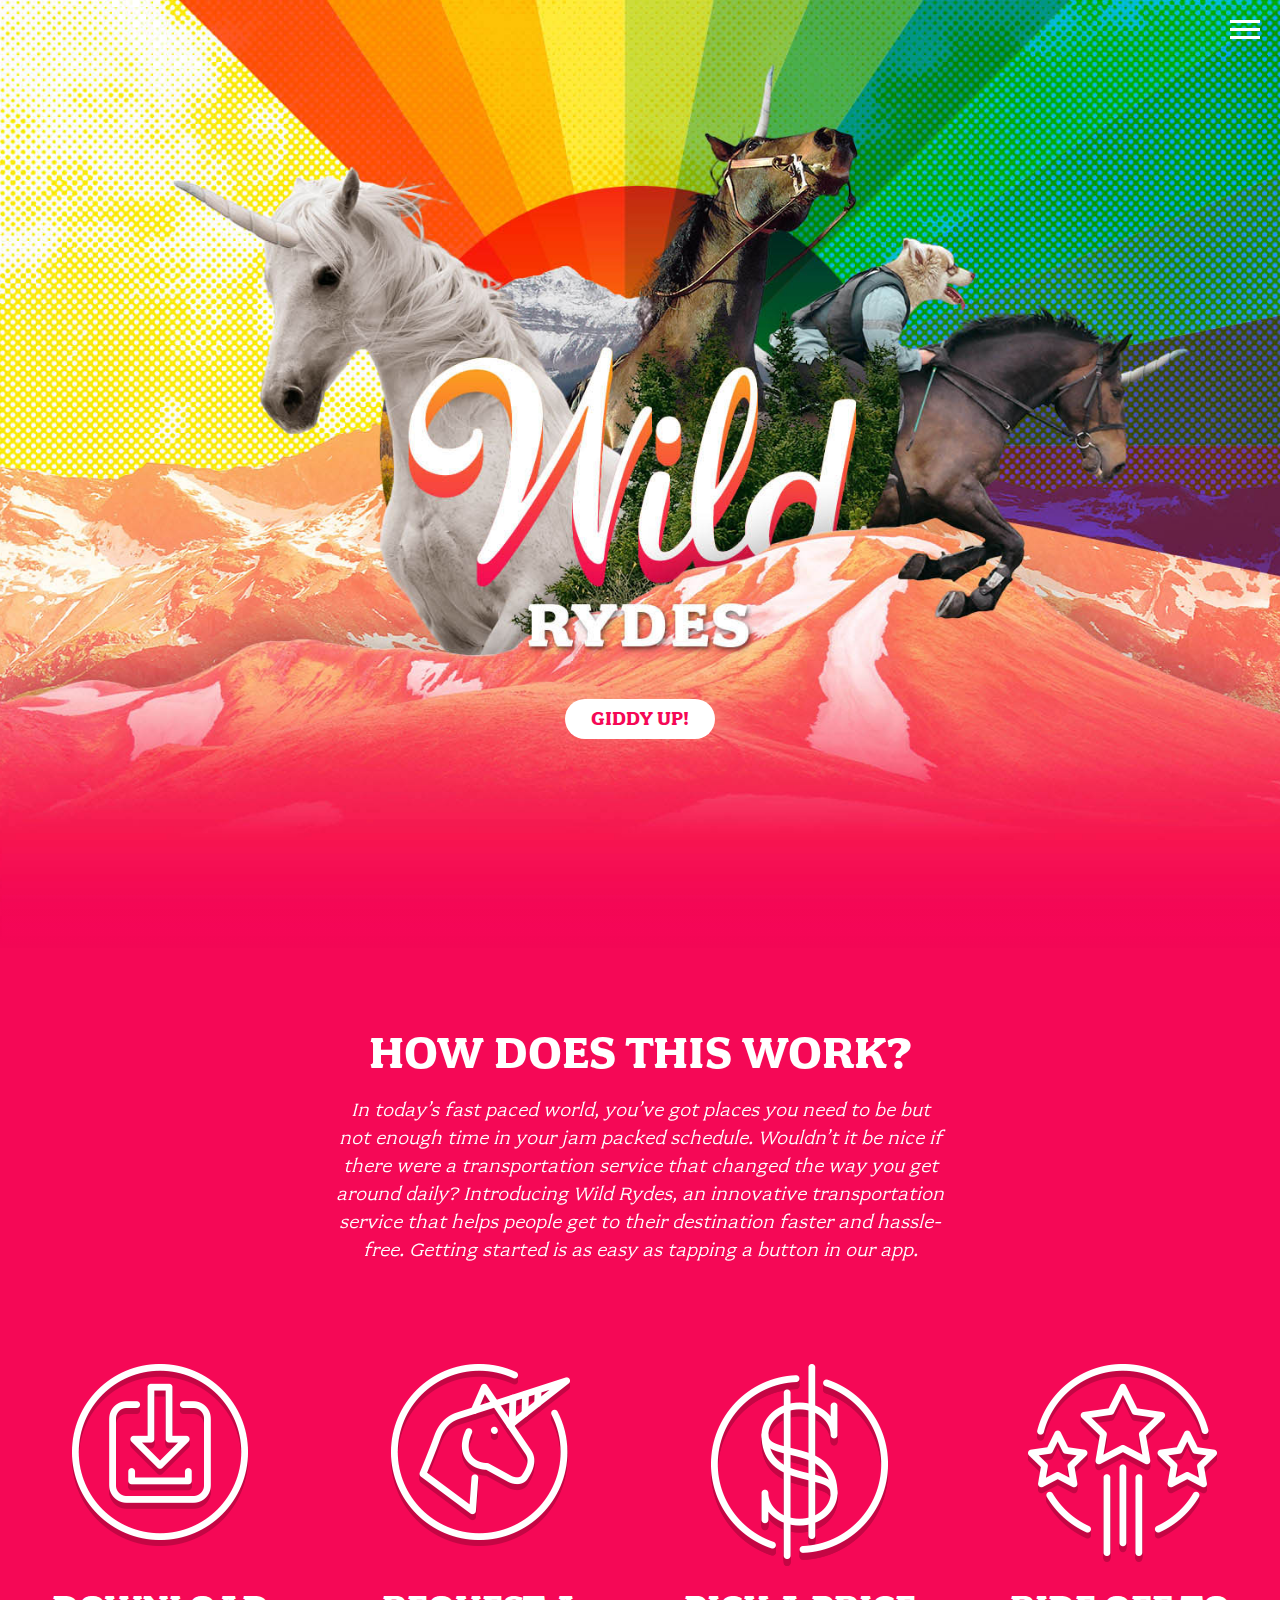
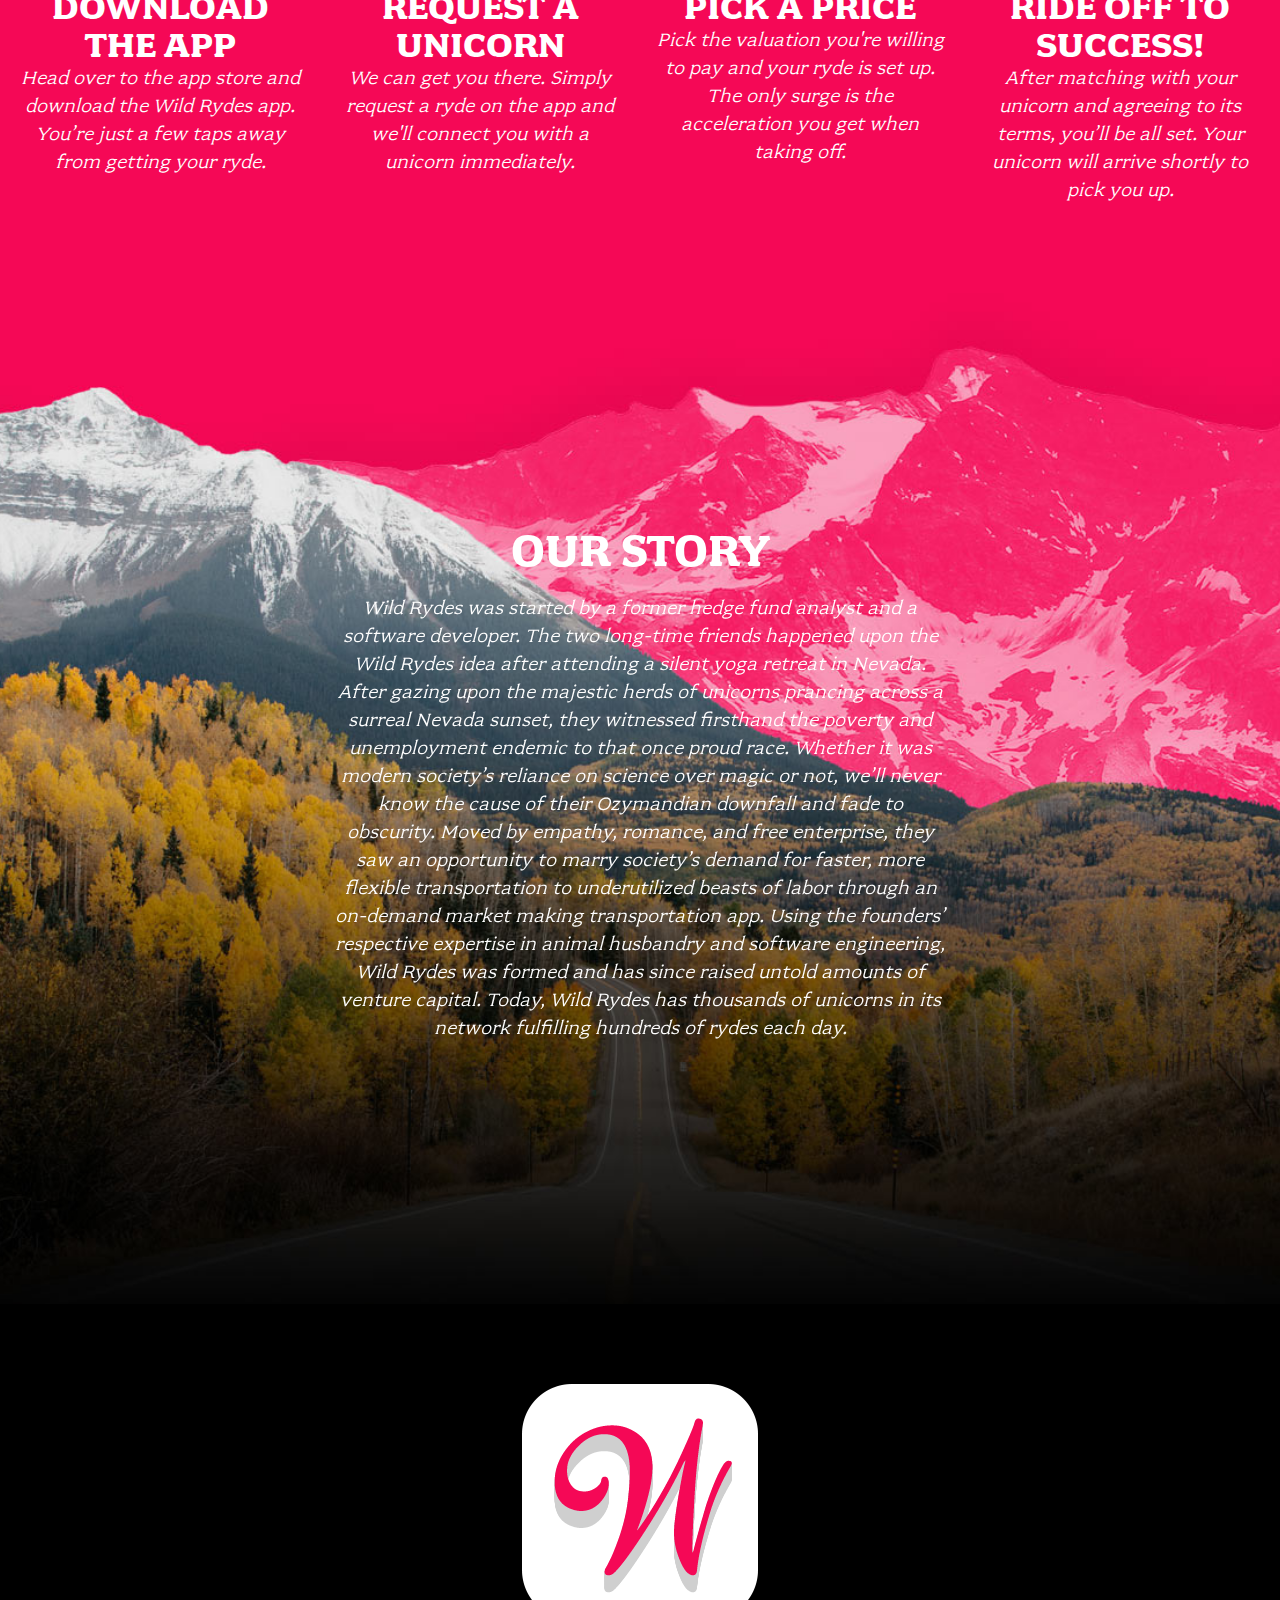
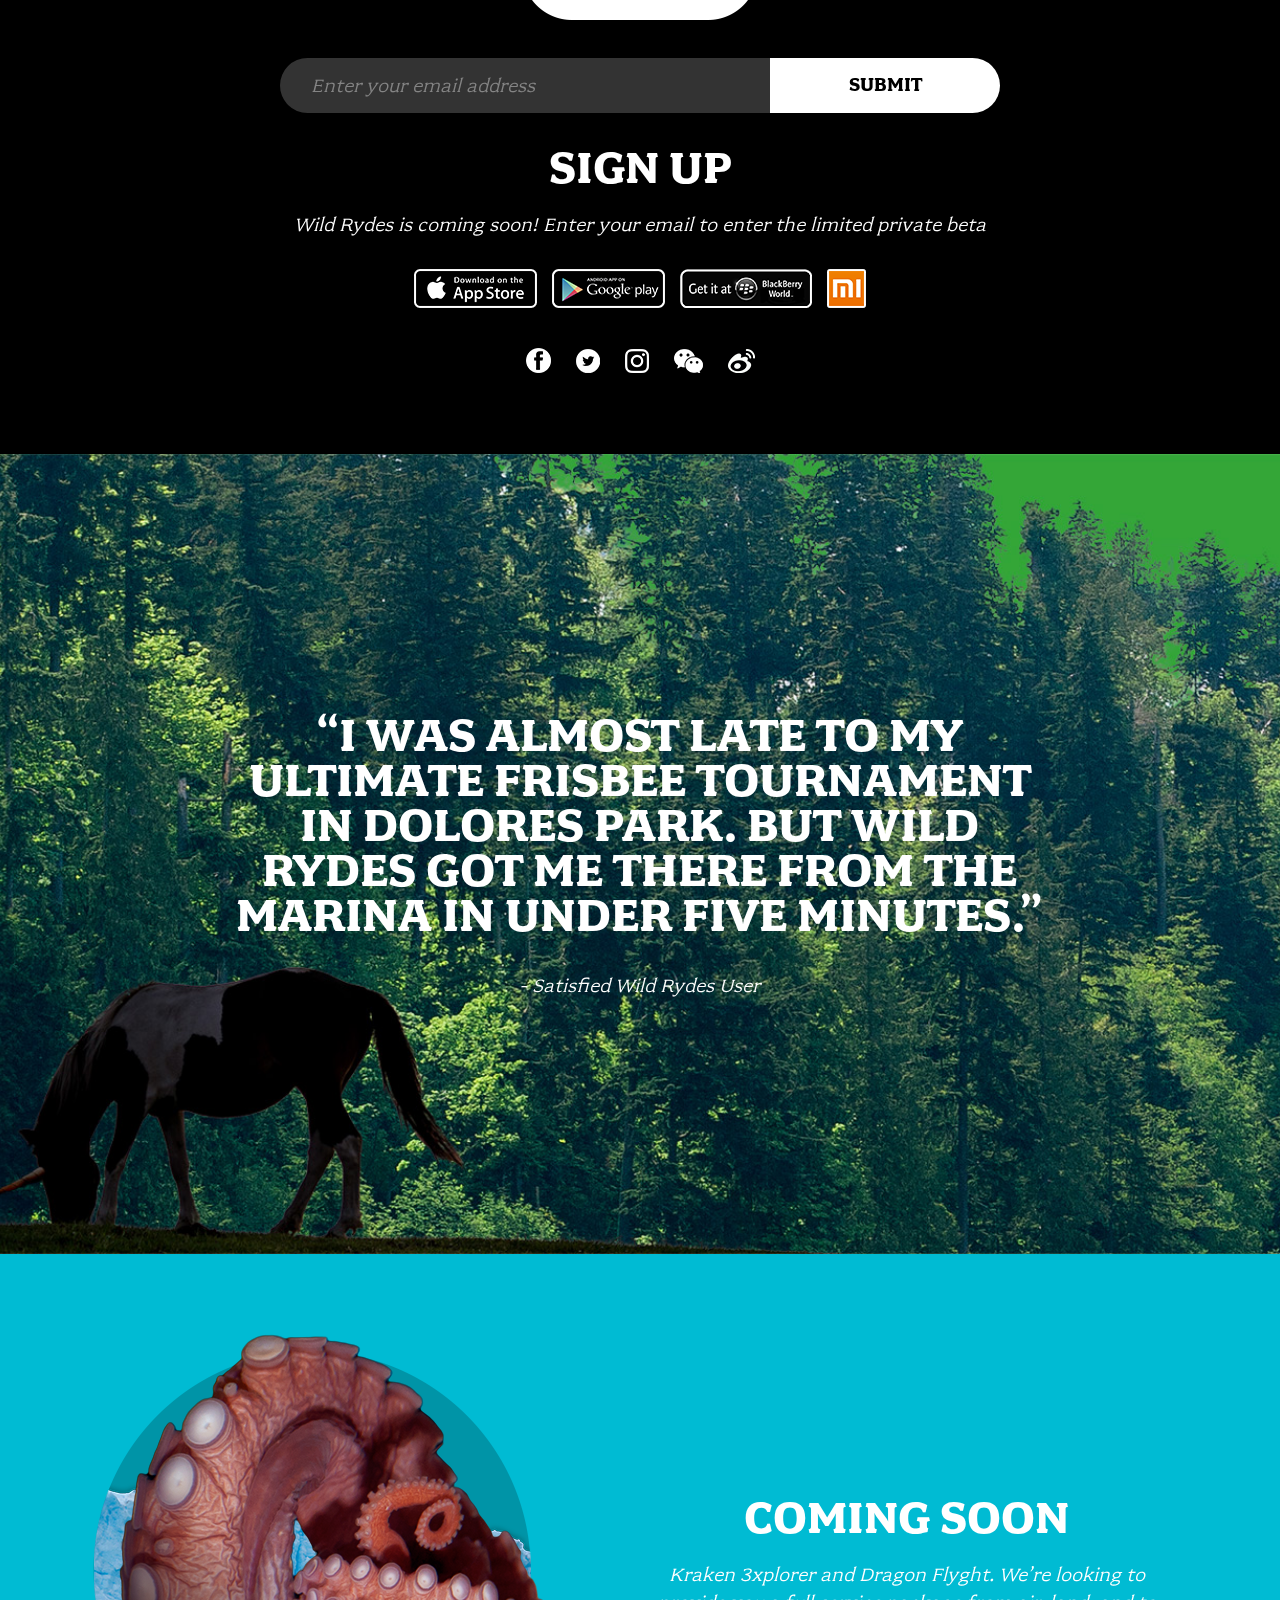
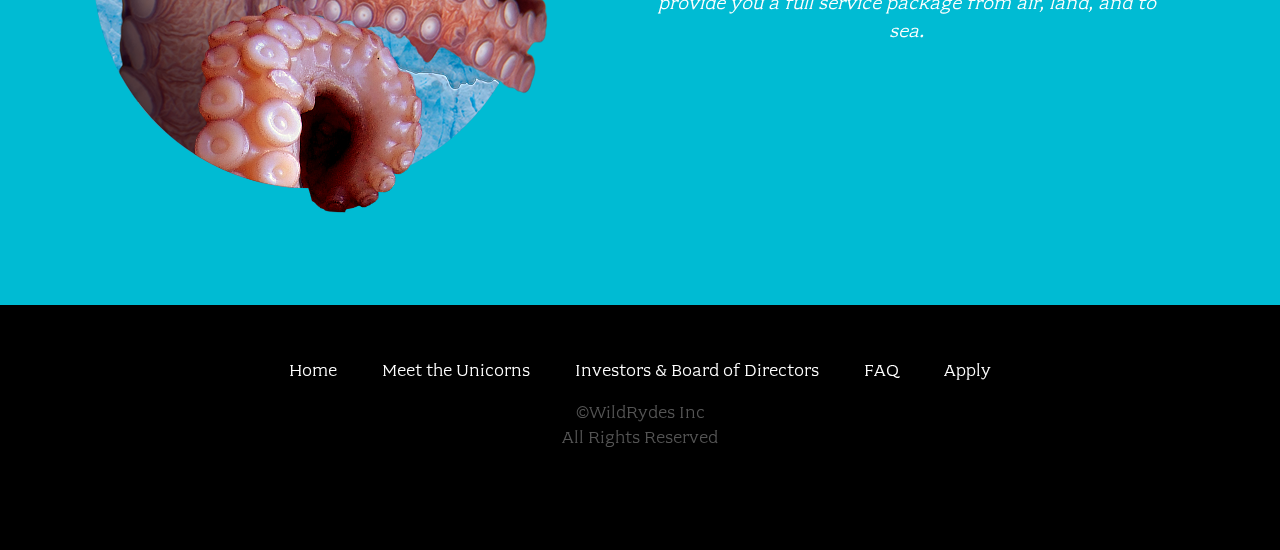
==== index.html @ 0000b45f "initial commit with template code" ====
<!doctype html>
<html class="no-js" lang="">
<head>
  <meta charset="utf-8">
  <meta name="description" content="">
  <meta name="viewport" content="width=device-width, initial-scale=1">
  <title>Wild Rydes</title>

  <link rel="stylesheet" href="css/font.css">
  <link rel="stylesheet" href="css/main.css">

  <script src="js/vendor/modernizr.js"></script>
</head>
<body class="page-home">

  <header class="site-header">
    <h1 class="title">Wild Rydes</h1>
    <nav class="site-nav">
      <ul>
        <li><a href="index.html">Home</a></li>
        <li><a href="unicorns.html">Meet the Unicorns</a></li>
        <li><a href="investors.html">Investors &amp; Board of Directors</a></li>
        <li><a href="faq.html">FAQ</a></li>
        <li><a href="apply.html">Apply</a></li>
      </ul>
    </nav>
    <button type="button" class="btn-menu"><span>Menu</span></button>
    <a class="home-button" href="/register.html">Giddy Up!</a>
  </header>

  <section class="home-about">
    <div class="row column large-9 xlarge-6 xxlarge-4">
      <h2 class="section-title">How Does This Work?</h2>
      <p class="content">
        In today’s fast paced world, you’ve got places you need to be but not enough time in your jam packed schedule. Wouldn’t it be nice if there were a transportation service that changed the way you get around daily? Introducing Wild Rydes, an innovative transportation service that helps people get to their destination faster and hassle-free. Getting started is as easy as tapping a button in our app.
      </p>
    </div>

    <div class="row medium-up-2 large-up-4">
      <div class="column">
        <div class="home-about-block">
          <h3 class="title icon-download">Download The App</h3>
          <p class="content">Head over to the app store and download the Wild Rydes app. You’re just a few taps away from getting your ryde.</p>
        </div>
      </div>

      <div class="column">
        <div class="home-about-block">
          <h3 class="title icon-unicorn">Request A Unicorn</h3>
          <p class="content">We can get you there. Simply request a ryde on the app and we'll connect you with a unicorn immediately.</p>
        </div>
      </div>

      <div class="column">
        <div class="home-about-block">
          <h3 class="title icon-price">Pick A Price</h3>
          <p class="content">Pick the valuation you're willing to pay and your ryde is set up. The only surge is the acceleration you get when taking off.</p>
        </div>
      </div>

      <div class="column">
        <div class="home-about-block">
          <h3 class="title icon-success">Ride Off To Success!</h3>
          <p class="content">After matching with your unicorn and agreeing to its terms, you’ll be all set. Your unicorn will arrive shortly to pick you up.</p>
        </div>
      </div>
    </div>
  </section>

  <section class="home-story">
    <div class="row column large-9 xlarge-6 xxlarge-4">
      <h2 class="section-title">Our Story</h2>
      <p class="content">
        Wild Rydes was started by a former hedge fund analyst and a software developer. The two long-time friends happened upon the Wild Rydes idea after attending a silent yoga retreat in Nevada. After gazing upon the majestic herds of unicorns prancing across a surreal Nevada sunset, they witnessed firsthand the poverty and unemployment endemic to that once proud race. Whether it was modern society’s reliance on science over magic or not, we’ll never know the cause of their Ozymandian downfall and fade to obscurity. Moved by empathy, romance, and free enterprise, they saw an opportunity to marry society’s demand for faster, more flexible transportation to underutilized beasts of labor through an on-demand market making transportation app. Using the founders’ respective expertise in animal husbandry and software engineering, Wild Rydes was formed and has since raised untold amounts of venture capital. Today, Wild Rydes has thousands of unicorns in its network fulfilling hundreds of rydes each day.
      </p>
    </div>
  </section>

  <section class="home-sign-up">
    <div class="row column">
      <img class="icon-w" src="images/wr-home-W.png">

      <form onsubmit="javascript:void(0);">
        <input type="email" placeholder="Enter your email address">
        <button type="button">Submit</button>
      </form>

      <h2 class="section-title">Sign Up</h2>

      <p class="content">Wild Rydes is coming soon! Enter your email to enter the limited private beta</p>

      <div class="apps">
        <a class="app-icon" href=""><img src="images/wr-home-apple.png"></a>
        <a class="app-icon" href=""><img src="images/wr-home-google.png"></a>
        <a class="app-icon" href=""><img src="images/wr-home-blackberry.png"></a>
        <a class="app-icon" href=""><img src="images/wr-home-Xiaomi.png"></a>
      </div>

      <div class="social">
        <a class="icon-fb" href="">Facebook</a>
        <a class="icon-tw" href="">Twitter</a>
        <a class="icon-ig" href="">Instagram</a>
        <a class="icon-wc" href="">Wechat</a>
        <a class="icon-wb" href="">Weibo</a>
      </div>
    </div>
  </section>

  <section class="home-quote">
    <div class="row column medium-8 xxlarge-6">
      <div class="quote-wrap">
        <div class="quote">
          “I was almost late to my ultimate frisbee tournament in DOLORES park. BUt Wild Rydes Got me there from the marina in under five minutes.”
        </div>
        <div class="quoter">- Satisfied Wild Rydes User</div>
      </div>
    </div>
  </section>

  <section class="kraken-callout">
    <div class="row">
      <div class="columns medium-6 xxlarge-4 xxlarge-offset-2">
        <img src="images/wr-home-kraken.png">
      </div>

      <div class="columns medium-6 xlarge-5 xxlarge-4">
        <h4 class="title">Coming Soon</h4>
        <p class="content">
          Kraken 3xplorer and Dragon Flyght. We’re looking to provide you a full service package from air, land, and to sea.
        </p>
      </div>
    </div>
  </section>

  <footer class="site-footer">
    <div class="row column">
      <nav class="footer-nav">
        <ul>
          <li><a href="index.html">Home</a></li>
          <li><a href="unicorns.html">Meet the Unicorns</a></li>
          <li><a href="investors.html">Investors & Board of Directors</a></li>
          <li><a href="faq.html">FAQ</a></li>
          <li><a href="apply.html">Apply</a></li>
        </ul>
      </nav>
    </div>

    <div class="row column">
      <div class="footer-legal">
        &copy;WildRydes Inc<br>
        All Rights Reserved
      </div>
    </div>
  </footer>

  <script src="js/vendor.js"></script>

  <script src="js/main.js"></script>
</body>
</html>
---- css/font.css ----
@font-face {
    font-family: "fairplex-wide";
    font-style: normal;
    font-weight: 400;
    src: url("../fonts/fairplex-wide-n4.woff") format("woff2");
}
@font-face {
    font-family: "fairplex-wide";
    font-style: normal;
    font-weight: 700;
    src: url("../fonts/fairplex-wide-n7.woff") format("woff2");
}
---- css/main.css ----
/*! normalize.css v4.2.0 | MIT License | github.com/necolas/normalize.css */html{font-family:sans-serif;line-height:1.15;-ms-text-size-adjust:100%;-webkit-text-size-adjust:100%}body{margin:0}article,aside,footer,header,nav,section{display:block}h1{font-size:2em;margin:.67em 0}figcaption,figure,main{display:block}figure{margin:1em 40px}hr{box-sizing:content-box;height:0;overflow:visible}pre{font-family:monospace,monospace;font-size:1em}a{background-color:transparent;-webkit-text-decoration-skip:objects}a:active,a:hover{outline-width:0}abbr[title]{border-bottom:none;text-decoration:underline;text-decoration:underline dotted}b,strong{font-weight:inherit;font-weight:bolder}code,kbd,samp{font-family:monospace,monospace;font-size:1em}dfn{font-style:italic}mark{background-color:#ff0;color:#000}small{font-size:80%}sub,sup{font-size:75%;line-height:0;position:relative;vertical-align:baseline}sub{bottom:-.25em}sup{top:-.5em}audio,video{display:inline-block}audio:not([controls]){display:none;height:0}img{border-style:none}svg:not(:root){overflow:hidden}button,input,optgroup,select,textarea{font:inherit;margin:0}optgroup{font-weight:700}button,input{overflow:visible}button,select{text-transform:none}[type=reset],[type=submit],button,html [type=button]{-webkit-appearance:button;cursor:pointer}[type=button]::-moz-focus-inner,[type=reset]::-moz-focus-inner,[type=submit]::-moz-focus-inner,button::-moz-focus-inner{border-style:none;padding:0}[type=button]:-moz-focusring,[type=reset]:-moz-focusring,[type=submit]:-moz-focusring,button:-moz-focusring{outline:1px dotted ButtonText}fieldset{border:1px solid silver;margin:0 2px;padding:.35em .625em .75em}legend{box-sizing:border-box;color:inherit;display:table;max-width:100%;padding:0;white-space:normal}progress{display:inline-block;vertical-align:baseline}textarea{overflow:auto}[type=checkbox],[type=radio]{box-sizing:border-box;padding:0}[type=number]::-webkit-inner-spin-button,[type=number]::-webkit-outer-spin-button{height:auto}[type=search]{-webkit-appearance:textfield;outline-offset:-2px}[type=search]::-webkit-search-cancel-button,[type=search]::-webkit-search-decoration{-webkit-appearance:none}::-webkit-file-upload-button{-webkit-appearance:button;font:inherit}details,menu{display:block}summary{display:list-item}canvas{display:inline-block}[hidden],template{display:none}.row{max-width:96.875rem;margin-left:auto;margin-right:auto}.row:after,.row:before{content:' ';display:table}.row:after{clear:both}.row.collapse>.column,.row.collapse>.columns{padding-left:0;padding-right:0}.row .row{max-width:none;margin-left:-.625rem;margin-right:-.625rem}@media screen and (min-width:40em){.row .row{margin-left:-.9375rem;margin-right:-.9375rem}}.row .row.collapse{margin-left:0;margin-right:0}.row.expanded{max-width:none}.row.expanded .row{margin-left:auto;margin-right:auto}.column,.columns{width:100%;float:left;padding-left:.625rem;padding-right:.625rem}@media screen and (min-width:40em){.column,.columns{padding-left:.9375rem;padding-right:.9375rem}}.column:last-child:not(:first-child),.columns:last-child:not(:first-child){float:right}.column.end:last-child:last-child,.end.columns:last-child:last-child{float:left}.column.row.row,.row.row.columns{float:none}.row .column.row.row,.row .row.row.columns{padding-left:0;padding-right:0;margin-left:0;margin-right:0}.small-1{width:8.3333333333%}.small-push-1{position:relative;left:8.3333333333%}.small-pull-1{position:relative;left:-8.3333333333%}.small-offset-0{margin-left:0}.small-2{width:16.6666666667%}.small-push-2{position:relative;left:16.6666666667%}.small-pull-2{position:relative;left:-16.6666666667%}.small-offset-1{margin-left:8.3333333333%}.small-3{width:25%}.small-push-3{position:relative;left:25%}.small-pull-3{position:relative;left:-25%}.small-offset-2{margin-left:16.6666666667%}.small-4{width:33.3333333333%}.small-push-4{position:relative;left:33.3333333333%}.small-pull-4{position:relative;left:-33.3333333333%}.small-offset-3{margin-left:25%}.small-5{width:41.6666666667%}.small-push-5{position:relative;left:41.6666666667%}.small-pull-5{position:relative;left:-41.6666666667%}.small-offset-4{margin-left:33.3333333333%}.small-6{width:50%}.small-push-6{position:relative;left:50%}.small-pull-6{position:relative;left:-50%}.small-offset-5{margin-left:41.6666666667%}.small-7{width:58.3333333333%}.small-push-7{position:relative;left:58.3333333333%}.small-pull-7{position:relative;left:-58.3333333333%}.small-offset-6{margin-left:50%}.small-8{width:66.6666666667%}.small-push-8{position:relative;left:66.6666666667%}.small-pull-8{position:relative;left:-66.6666666667%}.small-offset-7{margin-left:58.3333333333%}.small-9{width:75%}.small-push-9{position:relative;left:75%}.small-pull-9{position:relative;left:-75%}.small-offset-8{margin-left:66.6666666667%}.small-10{width:83.3333333333%}.small-push-10{position:relative;left:83.3333333333%}.small-pull-10{position:relative;left:-83.3333333333%}.small-offset-9{margin-left:75%}.small-11{width:91.6666666667%}.small-push-11{position:relative;left:91.6666666667%}.small-pull-11{position:relative;left:-91.6666666667%}.small-offset-10{margin-left:83.3333333333%}.small-12{width:100%}.small-offset-11{margin-left:91.6666666667%}.small-up-1>.column,.small-up-1>.columns{width:100%;float:left}.small-up-1>.column:nth-of-type(1n),.small-up-1>.columns:nth-of-type(1n){clear:none}.small-up-1>.column:nth-of-type(1n+1),.small-up-1>.columns:nth-of-type(1n+1){clear:both}.small-up-1>.column:last-child,.small-up-1>.columns:last-child{float:left}.small-up-2>.column,.small-up-2>.columns{width:50%;float:left}.small-up-2>.column:nth-of-type(1n),.small-up-2>.columns:nth-of-type(1n){clear:none}.small-up-2>.column:nth-of-type(2n+1),.small-up-2>.columns:nth-of-type(2n+1){clear:both}.small-up-2>.column:last-child,.small-up-2>.columns:last-child{float:left}.small-up-3>.column,.small-up-3>.columns{width:33.3333333333%;float:left}.small-up-3>.column:nth-of-type(1n),.small-up-3>.columns:nth-of-type(1n){clear:none}.small-up-3>.column:nth-of-type(3n+1),.small-up-3>.columns:nth-of-type(3n+1){clear:both}.small-up-3>.column:last-child,.small-up-3>.columns:last-child{float:left}.small-up-4>.column,.small-up-4>.columns{width:25%;float:left}.small-up-4>.column:nth-of-type(1n),.small-up-4>.columns:nth-of-type(1n){clear:none}.small-up-4>.column:nth-of-type(4n+1),.small-up-4>.columns:nth-of-type(4n+1){clear:both}.small-up-4>.column:last-child,.small-up-4>.columns:last-child{float:left}.small-up-5>.column,.small-up-5>.columns{width:20%;float:left}.small-up-5>.column:nth-of-type(1n),.small-up-5>.columns:nth-of-type(1n){clear:none}.small-up-5>.column:nth-of-type(5n+1),.small-up-5>.columns:nth-of-type(5n+1){clear:both}.small-up-5>.column:last-child,.small-up-5>.columns:last-child{float:left}.small-up-6>.column,.small-up-6>.columns{width:16.6666666667%;float:left}.small-up-6>.column:nth-of-type(1n),.small-up-6>.columns:nth-of-type(1n){clear:none}.small-up-6>.column:nth-of-type(6n+1),.small-up-6>.columns:nth-of-type(6n+1){clear:both}.small-up-6>.column:last-child,.small-up-6>.columns:last-child{float:left}.small-up-7>.column,.small-up-7>.columns{width:14.2857142857%;float:left}.small-up-7>.column:nth-of-type(1n),.small-up-7>.columns:nth-of-type(1n){clear:none}.small-up-7>.column:nth-of-type(7n+1),.small-up-7>.columns:nth-of-type(7n+1){clear:both}.small-up-7>.column:last-child,.small-up-7>.columns:last-child{float:left}.small-up-8>.column,.small-up-8>.columns{width:12.5%;float:left}.small-up-8>.column:nth-of-type(1n),.small-up-8>.columns:nth-of-type(1n){clear:none}.small-up-8>.column:nth-of-type(8n+1),.small-up-8>.columns:nth-of-type(8n+1){clear:both}.small-up-8>.column:last-child,.small-up-8>.columns:last-child{float:left}.small-collapse>.column,.small-collapse>.columns{padding-left:0;padding-right:0}.expanded.row .small-collapse.row,.small-collapse .row{margin-left:0;margin-right:0}.small-uncollapse>.column,.small-uncollapse>.columns{padding-left:.625rem;padding-right:.625rem}.small-centered{float:none;margin-left:auto;margin-right:auto}.small-pull-0,.small-push-0,.small-uncentered{position:static;margin-left:0;margin-right:0;float:left}@media screen and (min-width:40em){.medium-1{width:8.3333333333%}.medium-push-1{position:relative;left:8.3333333333%}.medium-pull-1{position:relative;left:-8.3333333333%}.medium-offset-0{margin-left:0}.medium-2{width:16.6666666667%}.medium-push-2{position:relative;left:16.6666666667%}.medium-pull-2{position:relative;left:-16.6666666667%}.medium-offset-1{margin-left:8.3333333333%}.medium-3{width:25%}.medium-push-3{position:relative;left:25%}.medium-pull-3{position:relative;left:-25%}.medium-offset-2{margin-left:16.6666666667%}.medium-4{width:33.3333333333%}.medium-push-4{position:relative;left:33.3333333333%}.medium-pull-4{position:relative;left:-33.3333333333%}.medium-offset-3{margin-left:25%}.medium-5{width:41.6666666667%}.medium-push-5{position:relative;left:41.6666666667%}.medium-pull-5{position:relative;left:-41.6666666667%}.medium-offset-4{margin-left:33.3333333333%}.medium-6{width:50%}.medium-push-6{position:relative;left:50%}.medium-pull-6{position:relative;left:-50%}.medium-offset-5{margin-left:41.6666666667%}.medium-7{width:58.3333333333%}.medium-push-7{position:relative;left:58.3333333333%}.medium-pull-7{position:relative;left:-58.3333333333%}.medium-offset-6{margin-left:50%}.medium-8{width:66.6666666667%}.medium-push-8{position:relative;left:66.6666666667%}.medium-pull-8{position:relative;left:-66.6666666667%}.medium-offset-7{margin-left:58.3333333333%}.medium-9{width:75%}.medium-push-9{position:relative;left:75%}.medium-pull-9{position:relative;left:-75%}.medium-offset-8{margin-left:66.6666666667%}.medium-10{width:83.3333333333%}.medium-push-10{position:relative;left:83.3333333333%}.medium-pull-10{position:relative;left:-83.3333333333%}.medium-offset-9{margin-left:75%}.medium-11{width:91.6666666667%}.medium-push-11{position:relative;left:91.6666666667%}.medium-pull-11{position:relative;left:-91.6666666667%}.medium-offset-10{margin-left:83.3333333333%}.medium-12{width:100%}.medium-offset-11{margin-left:91.6666666667%}.medium-up-1>.column,.medium-up-1>.columns{width:100%;float:left}.medium-up-1>.column:nth-of-type(1n),.medium-up-1>.columns:nth-of-type(1n){clear:none}.medium-up-1>.column:nth-of-type(1n+1),.medium-up-1>.columns:nth-of-type(1n+1){clear:both}.medium-up-1>.column:last-child,.medium-up-1>.columns:last-child{float:left}.medium-up-2>.column,.medium-up-2>.columns{width:50%;float:left}.medium-up-2>.column:nth-of-type(1n),.medium-up-2>.columns:nth-of-type(1n){clear:none}.medium-up-2>.column:nth-of-type(2n+1),.medium-up-2>.columns:nth-of-type(2n+1){clear:both}.medium-up-2>.column:last-child,.medium-up-2>.columns:last-child{float:left}.medium-up-3>.column,.medium-up-3>.columns{width:33.3333333333%;float:left}.medium-up-3>.column:nth-of-type(1n),.medium-up-3>.columns:nth-of-type(1n){clear:none}.medium-up-3>.column:nth-of-type(3n+1),.medium-up-3>.columns:nth-of-type(3n+1){clear:both}.medium-up-3>.column:last-child,.medium-up-3>.columns:last-child{float:left}.medium-up-4>.column,.medium-up-4>.columns{width:25%;float:left}.medium-up-4>.column:nth-of-type(1n),.medium-up-4>.columns:nth-of-type(1n){clear:none}.medium-up-4>.column:nth-of-type(4n+1),.medium-up-4>.columns:nth-of-type(4n+1){clear:both}.medium-up-4>.column:last-child,.medium-up-4>.columns:last-child{float:left}.medium-up-5>.column,.medium-up-5>.columns{width:20%;float:left}.medium-up-5>.column:nth-of-type(1n),.medium-up-5>.columns:nth-of-type(1n){clear:none}.medium-up-5>.column:nth-of-type(5n+1),.medium-up-5>.columns:nth-of-type(5n+1){clear:both}.medium-up-5>.column:last-child,.medium-up-5>.columns:last-child{float:left}.medium-up-6>.column,.medium-up-6>.columns{width:16.6666666667%;float:left}.medium-up-6>.column:nth-of-type(1n),.medium-up-6>.columns:nth-of-type(1n){clear:none}.medium-up-6>.column:nth-of-type(6n+1),.medium-up-6>.columns:nth-of-type(6n+1){clear:both}.medium-up-6>.column:last-child,.medium-up-6>.columns:last-child{float:left}.medium-up-7>.column,.medium-up-7>.columns{width:14.2857142857%;float:left}.medium-up-7>.column:nth-of-type(1n),.medium-up-7>.columns:nth-of-type(1n){clear:none}.medium-up-7>.column:nth-of-type(7n+1),.medium-up-7>.columns:nth-of-type(7n+1){clear:both}.medium-up-7>.column:last-child,.medium-up-7>.columns:last-child{float:left}.medium-up-8>.column,.medium-up-8>.columns{width:12.5%;float:left}.medium-up-8>.column:nth-of-type(1n),.medium-up-8>.columns:nth-of-type(1n){clear:none}.medium-up-8>.column:nth-of-type(8n+1),.medium-up-8>.columns:nth-of-type(8n+1){clear:both}.medium-up-8>.column:last-child,.medium-up-8>.columns:last-child{float:left}.medium-collapse>.column,.medium-collapse>.columns{padding-left:0;padding-right:0}.expanded.row .medium-collapse.row,.medium-collapse .row{margin-left:0;margin-right:0}.medium-uncollapse>.column,.medium-uncollapse>.columns{padding-left:.9375rem;padding-right:.9375rem}.medium-centered{float:none;margin-left:auto;margin-right:auto}.medium-pull-0,.medium-push-0,.medium-uncentered{position:static;margin-left:0;margin-right:0;float:left}}@media screen and (min-width:64em){.large-1{width:8.3333333333%}.large-push-1{position:relative;left:8.3333333333%}.large-pull-1{position:relative;left:-8.3333333333%}.large-offset-0{margin-left:0}.large-2{width:16.6666666667%}.large-push-2{position:relative;left:16.6666666667%}.large-pull-2{position:relative;left:-16.6666666667%}.large-offset-1{margin-left:8.3333333333%}.large-3{width:25%}.large-push-3{position:relative;left:25%}.large-pull-3{position:relative;left:-25%}.large-offset-2{margin-left:16.6666666667%}.large-4{width:33.3333333333%}.large-push-4{position:relative;left:33.3333333333%}.large-pull-4{position:relative;left:-33.3333333333%}.large-offset-3{margin-left:25%}.large-5{width:41.6666666667%}.large-push-5{position:relative;left:41.6666666667%}.large-pull-5{position:relative;left:-41.6666666667%}.large-offset-4{margin-left:33.3333333333%}.large-6{width:50%}.large-push-6{position:relative;left:50%}.large-pull-6{position:relative;left:-50%}.large-offset-5{margin-left:41.6666666667%}.large-7{width:58.3333333333%}.large-push-7{position:relative;left:58.3333333333%}.large-pull-7{position:relative;left:-58.3333333333%}.large-offset-6{margin-left:50%}.large-8{width:66.6666666667%}.large-push-8{position:relative;left:66.6666666667%}.large-pull-8{position:relative;left:-66.6666666667%}.large-offset-7{margin-left:58.3333333333%}.large-9{width:75%}.large-push-9{position:relative;left:75%}.large-pull-9{position:relative;left:-75%}.large-offset-8{margin-left:66.6666666667%}.large-10{width:83.3333333333%}.large-push-10{position:relative;left:83.3333333333%}.large-pull-10{position:relative;left:-83.3333333333%}.large-offset-9{margin-left:75%}.large-11{width:91.6666666667%}.large-push-11{position:relative;left:91.6666666667%}.large-pull-11{position:relative;left:-91.6666666667%}.large-offset-10{margin-left:83.3333333333%}.large-12{width:100%}.large-offset-11{margin-left:91.6666666667%}.large-up-1>.column,.large-up-1>.columns{width:100%;float:left}.large-up-1>.column:nth-of-type(1n),.large-up-1>.columns:nth-of-type(1n){clear:none}.large-up-1>.column:nth-of-type(1n+1),.large-up-1>.columns:nth-of-type(1n+1){clear:both}.large-up-1>.column:last-child,.large-up-1>.columns:last-child{float:left}.large-up-2>.column,.large-up-2>.columns{width:50%;float:left}.large-up-2>.column:nth-of-type(1n),.large-up-2>.columns:nth-of-type(1n){clear:none}.large-up-2>.column:nth-of-type(2n+1),.large-up-2>.columns:nth-of-type(2n+1){clear:both}.large-up-2>.column:last-child,.large-up-2>.columns:last-child{float:left}.large-up-3>.column,.large-up-3>.columns{width:33.3333333333%;float:left}.large-up-3>.column:nth-of-type(1n),.large-up-3>.columns:nth-of-type(1n){clear:none}.large-up-3>.column:nth-of-type(3n+1),.large-up-3>.columns:nth-of-type(3n+1){clear:both}.large-up-3>.column:last-child,.large-up-3>.columns:last-child{float:left}.large-up-4>.column,.large-up-4>.columns{width:25%;float:left}.large-up-4>.column:nth-of-type(1n),.large-up-4>.columns:nth-of-type(1n){clear:none}.large-up-4>.column:nth-of-type(4n+1),.large-up-4>.columns:nth-of-type(4n+1){clear:both}.large-up-4>.column:last-child,.large-up-4>.columns:last-child{float:left}.large-up-5>.column,.large-up-5>.columns{width:20%;float:left}.large-up-5>.column:nth-of-type(1n),.large-up-5>.columns:nth-of-type(1n){clear:none}.large-up-5>.column:nth-of-type(5n+1),.large-up-5>.columns:nth-of-type(5n+1){clear:both}.large-up-5>.column:last-child,.large-up-5>.columns:last-child{float:left}.large-up-6>.column,.large-up-6>.columns{width:16.6666666667%;float:left}.large-up-6>.column:nth-of-type(1n),.large-up-6>.columns:nth-of-type(1n){clear:none}.large-up-6>.column:nth-of-type(6n+1),.large-up-6>.columns:nth-of-type(6n+1){clear:both}.large-up-6>.column:last-child,.large-up-6>.columns:last-child{float:left}.large-up-7>.column,.large-up-7>.columns{width:14.2857142857%;float:left}.large-up-7>.column:nth-of-type(1n),.large-up-7>.columns:nth-of-type(1n){clear:none}.large-up-7>.column:nth-of-type(7n+1),.large-up-7>.columns:nth-of-type(7n+1){clear:both}.large-up-7>.column:last-child,.large-up-7>.columns:last-child{float:left}.large-up-8>.column,.large-up-8>.columns{width:12.5%;float:left}.large-up-8>.column:nth-of-type(1n),.large-up-8>.columns:nth-of-type(1n){clear:none}.large-up-8>.column:nth-of-type(8n+1),.large-up-8>.columns:nth-of-type(8n+1){clear:both}.large-up-8>.column:last-child,.large-up-8>.columns:last-child{float:left}.large-collapse>.column,.large-collapse>.columns{padding-left:0;padding-right:0}.expanded.row .large-collapse.row,.large-collapse .row{margin-left:0;margin-right:0}.large-uncollapse>.column,.large-uncollapse>.columns{padding-left:.9375rem;padding-right:.9375rem}.large-centered{float:none;margin-left:auto;margin-right:auto}.large-pull-0,.large-push-0,.large-uncentered{position:static;margin-left:0;margin-right:0;float:left}}@media screen and (min-width:75em){.xlarge-1{width:8.3333333333%}.xlarge-push-1{position:relative;left:8.3333333333%}.xlarge-pull-1{position:relative;left:-8.3333333333%}.xlarge-offset-0{margin-left:0}.xlarge-2{width:16.6666666667%}.xlarge-push-2{position:relative;left:16.6666666667%}.xlarge-pull-2{position:relative;left:-16.6666666667%}.xlarge-offset-1{margin-left:8.3333333333%}.xlarge-3{width:25%}.xlarge-push-3{position:relative;left:25%}.xlarge-pull-3{position:relative;left:-25%}.xlarge-offset-2{margin-left:16.6666666667%}.xlarge-4{width:33.3333333333%}.xlarge-push-4{position:relative;left:33.3333333333%}.xlarge-pull-4{position:relative;left:-33.3333333333%}.xlarge-offset-3{margin-left:25%}.xlarge-5{width:41.6666666667%}.xlarge-push-5{position:relative;left:41.6666666667%}.xlarge-pull-5{position:relative;left:-41.6666666667%}.xlarge-offset-4{margin-left:33.3333333333%}.xlarge-6{width:50%}.xlarge-push-6{position:relative;left:50%}.xlarge-pull-6{position:relative;left:-50%}.xlarge-offset-5{margin-left:41.6666666667%}.xlarge-7{width:58.3333333333%}.xlarge-push-7{position:relative;left:58.3333333333%}.xlarge-pull-7{position:relative;left:-58.3333333333%}.xlarge-offset-6{margin-left:50%}.xlarge-8{width:66.6666666667%}.xlarge-push-8{position:relative;left:66.6666666667%}.xlarge-pull-8{position:relative;left:-66.6666666667%}.xlarge-offset-7{margin-left:58.3333333333%}.xlarge-9{width:75%}.xlarge-push-9{position:relative;left:75%}.xlarge-pull-9{position:relative;left:-75%}.xlarge-offset-8{margin-left:66.6666666667%}.xlarge-10{width:83.3333333333%}.xlarge-push-10{position:relative;left:83.3333333333%}.xlarge-pull-10{position:relative;left:-83.3333333333%}.xlarge-offset-9{margin-left:75%}.xlarge-11{width:91.6666666667%}.xlarge-push-11{position:relative;left:91.6666666667%}.xlarge-pull-11{position:relative;left:-91.6666666667%}.xlarge-offset-10{margin-left:83.3333333333%}.xlarge-12{width:100%}.xlarge-offset-11{margin-left:91.6666666667%}.xlarge-up-1>.column,.xlarge-up-1>.columns{width:100%;float:left}.xlarge-up-1>.column:nth-of-type(1n),.xlarge-up-1>.columns:nth-of-type(1n){clear:none}.xlarge-up-1>.column:nth-of-type(1n+1),.xlarge-up-1>.columns:nth-of-type(1n+1){clear:both}.xlarge-up-1>.column:last-child,.xlarge-up-1>.columns:last-child{float:left}.xlarge-up-2>.column,.xlarge-up-2>.columns{width:50%;float:left}.xlarge-up-2>.column:nth-of-type(1n),.xlarge-up-2>.columns:nth-of-type(1n){clear:none}.xlarge-up-2>.column:nth-of-type(2n+1),.xlarge-up-2>.columns:nth-of-type(2n+1){clear:both}.xlarge-up-2>.column:last-child,.xlarge-up-2>.columns:last-child{float:left}.xlarge-up-3>.column,.xlarge-up-3>.columns{width:33.3333333333%;float:left}.xlarge-up-3>.column:nth-of-type(1n),.xlarge-up-3>.columns:nth-of-type(1n){clear:none}.xlarge-up-3>.column:nth-of-type(3n+1),.xlarge-up-3>.columns:nth-of-type(3n+1){clear:both}.xlarge-up-3>.column:last-child,.xlarge-up-3>.columns:last-child{float:left}.xlarge-up-4>.column,.xlarge-up-4>.columns{width:25%;float:left}.xlarge-up-4>.column:nth-of-type(1n),.xlarge-up-4>.columns:nth-of-type(1n){clear:none}.xlarge-up-4>.column:nth-of-type(4n+1),.xlarge-up-4>.columns:nth-of-type(4n+1){clear:both}.xlarge-up-4>.column:last-child,.xlarge-up-4>.columns:last-child{float:left}.xlarge-up-5>.column,.xlarge-up-5>.columns{width:20%;float:left}.xlarge-up-5>.column:nth-of-type(1n),.xlarge-up-5>.columns:nth-of-type(1n){clear:none}.xlarge-up-5>.column:nth-of-type(5n+1),.xlarge-up-5>.columns:nth-of-type(5n+1){clear:both}.xlarge-up-5>.column:last-child,.xlarge-up-5>.columns:last-child{float:left}.xlarge-up-6>.column,.xlarge-up-6>.columns{width:16.6666666667%;float:left}.xlarge-up-6>.column:nth-of-type(1n),.xlarge-up-6>.columns:nth-of-type(1n){clear:none}.xlarge-up-6>.column:nth-of-type(6n+1),.xlarge-up-6>.columns:nth-of-type(6n+1){clear:both}.xlarge-up-6>.column:last-child,.xlarge-up-6>.columns:last-child{float:left}.xlarge-up-7>.column,.xlarge-up-7>.columns{width:14.2857142857%;float:left}.xlarge-up-7>.column:nth-of-type(1n),.xlarge-up-7>.columns:nth-of-type(1n){clear:none}.xlarge-up-7>.column:nth-of-type(7n+1),.xlarge-up-7>.columns:nth-of-type(7n+1){clear:both}.xlarge-up-7>.column:last-child,.xlarge-up-7>.columns:last-child{float:left}.xlarge-up-8>.column,.xlarge-up-8>.columns{width:12.5%;float:left}.xlarge-up-8>.column:nth-of-type(1n),.xlarge-up-8>.columns:nth-of-type(1n){clear:none}.xlarge-up-8>.column:nth-of-type(8n+1),.xlarge-up-8>.columns:nth-of-type(8n+1){clear:both}.xlarge-up-8>.column:last-child,.xlarge-up-8>.columns:last-child{float:left}.xlarge-collapse>.column,.xlarge-collapse>.columns{padding-left:0;padding-right:0}.expanded.row .xlarge-collapse.row,.xlarge-collapse .row{margin-left:0;margin-right:0}.xlarge-uncollapse>.column,.xlarge-uncollapse>.columns{padding-left:.9375rem;padding-right:.9375rem}.xlarge-centered{float:none;margin-left:auto;margin-right:auto}.xlarge-pull-0,.xlarge-push-0,.xlarge-uncentered{position:static;margin-left:0;margin-right:0;float:left}}@media screen and (min-width:90em){.xxlarge-1{width:8.3333333333%}.xxlarge-push-1{position:relative;left:8.3333333333%}.xxlarge-pull-1{position:relative;left:-8.3333333333%}.xxlarge-offset-0{margin-left:0}.xxlarge-2{width:16.6666666667%}.xxlarge-push-2{position:relative;left:16.6666666667%}.xxlarge-pull-2{position:relative;left:-16.6666666667%}.xxlarge-offset-1{margin-left:8.3333333333%}.xxlarge-3{width:25%}.xxlarge-push-3{position:relative;left:25%}.xxlarge-pull-3{position:relative;left:-25%}.xxlarge-offset-2{margin-left:16.6666666667%}.xxlarge-4{width:33.3333333333%}.xxlarge-push-4{position:relative;left:33.3333333333%}.xxlarge-pull-4{position:relative;left:-33.3333333333%}.xxlarge-offset-3{margin-left:25%}.xxlarge-5{width:41.6666666667%}.xxlarge-push-5{position:relative;left:41.6666666667%}.xxlarge-pull-5{position:relative;left:-41.6666666667%}.xxlarge-offset-4{margin-left:33.3333333333%}.xxlarge-6{width:50%}.xxlarge-push-6{position:relative;left:50%}.xxlarge-pull-6{position:relative;left:-50%}.xxlarge-offset-5{margin-left:41.6666666667%}.xxlarge-7{width:58.3333333333%}.xxlarge-push-7{position:relative;left:58.3333333333%}.xxlarge-pull-7{position:relative;left:-58.3333333333%}.xxlarge-offset-6{margin-left:50%}.xxlarge-8{width:66.6666666667%}.xxlarge-push-8{position:relative;left:66.6666666667%}.xxlarge-pull-8{position:relative;left:-66.6666666667%}.xxlarge-offset-7{margin-left:58.3333333333%}.xxlarge-9{width:75%}.xxlarge-push-9{position:relative;left:75%}.xxlarge-pull-9{position:relative;left:-75%}.xxlarge-offset-8{margin-left:66.6666666667%}.xxlarge-10{width:83.3333333333%}.xxlarge-push-10{position:relative;left:83.3333333333%}.xxlarge-pull-10{position:relative;left:-83.3333333333%}.xxlarge-offset-9{margin-left:75%}.xxlarge-11{width:91.6666666667%}.xxlarge-push-11{position:relative;left:91.6666666667%}.xxlarge-pull-11{position:relative;left:-91.6666666667%}.xxlarge-offset-10{margin-left:83.3333333333%}.xxlarge-12{width:100%}.xxlarge-offset-11{margin-left:91.6666666667%}.xxlarge-up-1>.column,.xxlarge-up-1>.columns{width:100%;float:left}.xxlarge-up-1>.column:nth-of-type(1n),.xxlarge-up-1>.columns:nth-of-type(1n){clear:none}.xxlarge-up-1>.column:nth-of-type(1n+1),.xxlarge-up-1>.columns:nth-of-type(1n+1){clear:both}.xxlarge-up-1>.column:last-child,.xxlarge-up-1>.columns:last-child{float:left}.xxlarge-up-2>.column,.xxlarge-up-2>.columns{width:50%;float:left}.xxlarge-up-2>.column:nth-of-type(1n),.xxlarge-up-2>.columns:nth-of-type(1n){clear:none}.xxlarge-up-2>.column:nth-of-type(2n+1),.xxlarge-up-2>.columns:nth-of-type(2n+1){clear:both}.xxlarge-up-2>.column:last-child,.xxlarge-up-2>.columns:last-child{float:left}.xxlarge-up-3>.column,.xxlarge-up-3>.columns{width:33.3333333333%;float:left}.xxlarge-up-3>.column:nth-of-type(1n),.xxlarge-up-3>.columns:nth-of-type(1n){clear:none}.xxlarge-up-3>.column:nth-of-type(3n+1),.xxlarge-up-3>.columns:nth-of-type(3n+1){clear:both}.xxlarge-up-3>.column:last-child,.xxlarge-up-3>.columns:last-child{float:left}.xxlarge-up-4>.column,.xxlarge-up-4>.columns{width:25%;float:left}.xxlarge-up-4>.column:nth-of-type(1n),.xxlarge-up-4>.columns:nth-of-type(1n){clear:none}.xxlarge-up-4>.column:nth-of-type(4n+1),.xxlarge-up-4>.columns:nth-of-type(4n+1){clear:both}.xxlarge-up-4>.column:last-child,.xxlarge-up-4>.columns:last-child{float:left}.xxlarge-up-5>.column,.xxlarge-up-5>.columns{width:20%;float:left}.xxlarge-up-5>.column:nth-of-type(1n),.xxlarge-up-5>.columns:nth-of-type(1n){clear:none}.xxlarge-up-5>.column:nth-of-type(5n+1),.xxlarge-up-5>.columns:nth-of-type(5n+1){clear:both}.xxlarge-up-5>.column:last-child,.xxlarge-up-5>.columns:last-child{float:left}.xxlarge-up-6>.column,.xxlarge-up-6>.columns{width:16.6666666667%;float:left}.xxlarge-up-6>.column:nth-of-type(1n),.xxlarge-up-6>.columns:nth-of-type(1n){clear:none}.xxlarge-up-6>.column:nth-of-type(6n+1),.xxlarge-up-6>.columns:nth-of-type(6n+1){clear:both}.xxlarge-up-6>.column:last-child,.xxlarge-up-6>.columns:last-child{float:left}.xxlarge-up-7>.column,.xxlarge-up-7>.columns{width:14.2857142857%;float:left}.xxlarge-up-7>.column:nth-of-type(1n),.xxlarge-up-7>.columns:nth-of-type(1n){clear:none}.xxlarge-up-7>.column:nth-of-type(7n+1),.xxlarge-up-7>.columns:nth-of-type(7n+1){clear:both}.xxlarge-up-7>.column:last-child,.xxlarge-up-7>.columns:last-child{float:left}.xxlarge-up-8>.column,.xxlarge-up-8>.columns{width:12.5%;float:left}.xxlarge-up-8>.column:nth-of-type(1n),.xxlarge-up-8>.columns:nth-of-type(1n){clear:none}.xxlarge-up-8>.column:nth-of-type(8n+1),.xxlarge-up-8>.columns:nth-of-type(8n+1){clear:both}.xxlarge-up-8>.column:last-child,.xxlarge-up-8>.columns:last-child{float:left}.xxlarge-collapse>.column,.xxlarge-collapse>.columns{padding-left:0;padding-right:0}.expanded.row .xxlarge-collapse.row,.xxlarge-collapse .row{margin-left:0;margin-right:0}.xxlarge-uncollapse>.column,.xxlarge-uncollapse>.columns{padding-left:.9375rem;padding-right:.9375rem}.xxlarge-centered{float:none;margin-left:auto;margin-right:auto}.xxlarge-pull-0,.xxlarge-push-0,.xxlarge-uncentered{position:static;margin-left:0;margin-right:0;float:left}}.footer-nav ul,.site-nav ul{margin:0;padding:0;list-style:none}*,:after,:before{box-sizing:border-box}html{line-height:1.4}html.menu-opened{overflow:hidden}body{font-family:fairplex-wide,serif;font-size:125%;-webkit-font-smoothing:antialiased;-moz-osx-font-smoothing:grayscale}h1,h2,h3,h4,h5{line-height:1;margin:0 0 .9375rem;text-transform:uppercase;font-size:1.5rem}@media screen and (min-width:40em){h1,h2,h3,h4,h5{font-size:2.25rem}}@media screen and (min-width:64em){h1,h2,h3,h4,h5{font-size:3rem}}::-webkit-input-placeholder{color:hsla(0,0%,100%,.4);font-style:italic}::-moz-placeholder{color:hsla(0,0%,100%,.4);font-style:italic}:-ms-input-placeholder{color:hsla(0,0%,100%,.4);font-style:italic}a{color:#f50856;text-decoration:none}img{max-width:100%}.content{font-style:italic}.site-nav{background:url(../images/star-pattern.png) 50% hsla(0,0%,100%,.2);-webkit-box-align:center;-ms-flex-align:center;align-items:center;display:-webkit-box;display:-ms-flexbox;display:flex;-webkit-box-pack:center;-ms-flex-pack:center;justify-content:center;text-align:center;position:fixed;top:0;left:0;opacity:0;height:100vh;width:100%;z-index:-1;-webkit-transition:all .2s ease-in-out;transition:all .2s ease-in-out}.menu-opened .site-nav{opacity:1;z-index:100}.site-nav li{margin:.9375rem 0}.site-nav a{color:#000;font-weight:700}.site-nav a:hover{color:#f50856}@media screen and (min-width:40em){.site-nav a{font-size:2.5rem}}@media screen and (min-width:64em){.site-nav a{font-size:3.125rem}}.btn-menu{background:none;width:30px;height:19px;-webkit-appearance:none;-moz-appearance:none;appearance:none;border:none;cursor:pointer;outline:none;position:absolute;padding:0;right:1.25rem;top:1.25rem;z-index:200;text-indent:-999em}.btn-menu span,.btn-menu span:after,.btn-menu span:before{cursor:pointer;width:30px;height:3px}.btn-menu span{display:block;position:relative;background:#fff;-webkit-transition:all 0ms .3s;transition:all 0ms .3s}.btn-menu span:before{bottom:8px;-webkit-transition:bottom .3s cubic-bezier(.23,1,.32,1) .3s,-webkit-transform .3s cubic-bezier(.23,1,.32,1);transition:bottom .3s cubic-bezier(.23,1,.32,1) .3s,-webkit-transform .3s cubic-bezier(.23,1,.32,1);transition:bottom .3s cubic-bezier(.23,1,.32,1) .3s,transform .3s cubic-bezier(.23,1,.32,1);transition:bottom .3s cubic-bezier(.23,1,.32,1) .3s,transform .3s cubic-bezier(.23,1,.32,1),-webkit-transform .3s cubic-bezier(.23,1,.32,1)}.btn-menu span:after,.btn-menu span:before{content:"";position:absolute;left:0;background:#fff}.btn-menu span:after{top:8px;-webkit-transition:top .3s cubic-bezier(.23,1,.32,1) .3s,-webkit-transform .3s cubic-bezier(.23,1,.32,1);transition:top .3s cubic-bezier(.23,1,.32,1) .3s,-webkit-transform .3s cubic-bezier(.23,1,.32,1);transition:top .3s cubic-bezier(.23,1,.32,1) .3s,transform .3s cubic-bezier(.23,1,.32,1);transition:top .3s cubic-bezier(.23,1,.32,1) .3s,transform .3s cubic-bezier(.23,1,.32,1),-webkit-transform .3s cubic-bezier(.23,1,.32,1)}.menu-opened .btn-menu span{background:hsla(0,0%,100%,0)}.menu-opened .btn-menu span:after{background:#000;top:0;-webkit-transform:rotate(45deg);transform:rotate(45deg);-webkit-transition:top .3s cubic-bezier(.23,1,.32,1),-webkit-transform .3s cubic-bezier(.23,1,.32,1) .3s;transition:top .3s cubic-bezier(.23,1,.32,1),-webkit-transform .3s cubic-bezier(.23,1,.32,1) .3s;transition:top .3s cubic-bezier(.23,1,.32,1),transform .3s cubic-bezier(.23,1,.32,1) .3s;transition:top .3s cubic-bezier(.23,1,.32,1),transform .3s cubic-bezier(.23,1,.32,1) .3s,-webkit-transform .3s cubic-bezier(.23,1,.32,1) .3s}.menu-opened .btn-menu span:before{background:#000;bottom:0;-webkit-transform:rotate(-45deg);transform:rotate(-45deg);-webkit-transition:bottom .3s cubic-bezier(.23,1,.32,1),-webkit-transform .3s cubic-bezier(.23,1,.32,1) .3s;transition:bottom .3s cubic-bezier(.23,1,.32,1),-webkit-transform .3s cubic-bezier(.23,1,.32,1) .3s;transition:bottom .3s cubic-bezier(.23,1,.32,1),transform .3s cubic-bezier(.23,1,.32,1) .3s;transition:bottom .3s cubic-bezier(.23,1,.32,1),transform .3s cubic-bezier(.23,1,.32,1) .3s,-webkit-transform .3s cubic-bezier(.23,1,.32,1) .3s}.site-logo{display:block;background:url(../images/wr-logo-white.png) no-repeat;height:3.5rem;width:15.1875rem;text-indent:-999em;margin:0 auto 2.5rem}.site-logo.dark{background:url(../images/wr-logo-black.png) no-repeat}@media screen and (min-width:64em){.site-logo{margin-bottom:6.25rem}}.site-footer{background:#000;padding:2.5rem 0;text-align:center}@media screen and (min-width:40em){.site-footer{padding:3.125rem 0 6.25rem}}.footer-nav{margin-bottom:.9375rem}.footer-nav ul{line-height:1.5}@media screen and (min-width:40em){.footer-nav li{display:inline-block;margin:0 .625rem}}@media screen and (min-width:64em){.footer-nav li{margin:0 1.25rem}}.footer-nav a{color:#fff;font-size:1.125rem}.footer-nav a:hover{color:#f50856}.footer-legal{color:#555;font-size:1.125rem}.page-home .site-header{position:relative}.page-home .site-header .title{background:url(../images/wr-home-top.jpg) no-repeat top;background-size:cover;padding-bottom:70.2753441802%;margin:0;text-indent:-999em;position:relative}@media screen and (min-width:75em){.page-home .site-header .title:after{background:-webkit-linear-gradient(top,transparent,rgba(243,8,85,.85) 99%,rgba(245,8,86,.85));background:linear-gradient(180deg,transparent 0,rgba(243,8,85,.85) 99%,rgba(245,8,86,.85));content:'';height:3.75rem;width:100%;position:absolute;left:0;bottom:0}}.page-home .home-button{-webkit-appearance:none;-moz-appearance:none;appearance:none;background:#fff;border:1px solid transparent;border-radius:1.25rem;color:#f50856;font-size:1.25rem;text-transform:uppercase;padding:.3125rem 1.5625rem;position:absolute;left:50%;bottom:5%;-webkit-transform:translateX(-50%);transform:translateX(-50%);font-weight:700}@media screen and (min-width:40em){.page-home .home-button{bottom:22%}}.home-about{background:#f50856;color:#fff;padding:5rem 0;text-align:center}.home-about-block{margin:2.5rem 0}@media screen and (min-width:64em){.home-about-block{margin:5rem 0 0}}@media screen and (min-width:90em){.home-about-block{max-width:15rem;margin-left:auto;margin-right:auto}}.home-about-block .title{margin:0}.home-about-block .title:before{content:'';display:block;margin:0 auto 1.25rem;height:12.75rem}@media screen and (min-width:64em){.home-about-block .title{font-size:2.375rem}}.home-about-block .content{margin:0}.home-about-block .icon-download:before{background:url(../images/wr-home-block-1.png) no-repeat;width:11rem}.home-about-block .icon-unicorn:before{background:url(../images/wr-home-block-2.png) no-repeat;width:14.75rem}.home-about-block .icon-price:before{background:url(../images/wr-home-block-3.png) no-repeat;width:13.75rem}.home-about-block .icon-success:before{background:url(../images/wr-home-block-4.png) no-repeat;width:14.75rem}.home-story{background:url(../images/wr-home-about.jpg) no-repeat bottom;background-size:cover;color:#fff;text-align:center;padding:5rem 0}@media screen and (min-width:64em){.home-story{height:54.6875rem;display:-webkit-box;display:-ms-flexbox;display:flex;-webkit-box-align:center;-ms-flex-align:center;align-items:center}}@media screen and (min-width:75em){.home-story{height:63.75rem}}.home-sign-up{background:#000;color:#fff;text-align:center;padding:5rem 0}.home-sign-up .icon-w{max-width:50%}@media screen and (min-width:64em){.home-sign-up .icon-w{max-width:100%}}.home-sign-up form{max-width:45rem;margin:1.875rem auto;overflow:hidden}.home-sign-up form input{background:#333;border:1px solid transparent;color:#fff;padding:.3125rem;outline:none;width:100%}@media screen and (min-width:40em){.home-sign-up form input{border-top-left-radius:40px;border-bottom-left-radius:40px;float:left;height:3.4375rem;padding:.3125rem 1.875rem;width:calc(100% - 230px)}}.home-sign-up form button{background:#fff;border:1px solid transparent;color:#000;font-weight:700;text-transform:uppercase;outline:none;width:100%}@media screen and (min-width:40em){.home-sign-up form button{border-top-right-radius:40px;border-bottom-right-radius:40px;float:left;height:3.4375rem;width:14.375rem}}.home-sign-up .apps{margin:1.875rem 0}@media screen and (min-width:40em){.home-sign-up .apps a{margin:0 .3125rem}}.home-sign-up .social a{display:inline-block;text-indent:-999em;height:1.5rem;width:1.5rem;margin:0 .625rem;vertical-align:middle}.home-sign-up .social .icon-fb{background:url(../images/wr-home-facebook.png) no-repeat;height:1.5625rem;width:1.5625rem}.home-sign-up .social .icon-tw{background:url(../images/wr-home-twitter.png) no-repeat}.home-sign-up .social .icon-ig{background:url(../images/wr-home-instagram.png) no-repeat}.home-sign-up .social .icon-wc{background:url(../images/wr-home-wechat.png) no-repeat;width:1.8125rem}.home-sign-up .social .icon-wb{background:url(../images/wr-home-weibo.png) no-repeat;width:1.6875rem}.home-quote{background:url(../images/wr-home-quote.jpg) no-repeat bottom;background-size:cover;color:#fff;text-align:center;padding:5rem 0;line-height:.9}@media screen and (min-width:40em){.home-quote{display:-webkit-box;display:-ms-flexbox;display:flex;-webkit-box-align:center;-ms-flex-align:center;align-items:center}}@media screen and (min-width:64em){.home-quote{height:37.5rem}}@media screen and (min-width:75em){.home-quote{height:50rem}}.home-quote .quote{text-transform:uppercase;font-weight:900;margin-bottom:2.5rem}@media screen and (min-width:40em){.home-quote .quote{font-size:1.875rem}}@media screen and (min-width:64em){.home-quote .quote{font-size:3.125rem}}.home-quote .quoter{font-style:italic}.kraken-callout{background:#00bbd3;color:#fff;text-align:center;padding:5rem 0}@media screen and (min-width:40em){.kraken-callout .row{display:-webkit-box;display:-ms-flexbox;display:flex;-webkit-box-align:center;-ms-flex-align:center;align-items:center}}.kraken-callout img{max-width:80%;margin-bottom:1.25rem}@media screen and (min-width:40em){.kraken-callout img{max-width:100%;margin:0}}.page-unicorns .site-header{background:url(../images/wr-unicorn-header.png) no-repeat top;background-size:cover;text-align:center;padding:1.875rem 0}@media screen and (min-width:64em){.page-unicorns .site-header{min-height:31.25rem}}@media screen and (min-width:90em){.page-unicorns .site-header{min-height:40.625rem}}.unicorns-list{margin-top:2.5rem;text-align:center}@media screen and (min-width:64em){.unicorns-list{margin-bottom:3.75rem}}.unicorns-list img{margin-bottom:1.25rem}.unicorns-list .title{margin:0}.unicorns-list .subtitle{font-style:italic}.unicorns-list .subtitle:after{content:'-';display:block}.unicorns-list .content{margin-top:0}.unicorns-list .unicorn{overflow:hidden;margin-bottom:1.875rem}@media screen and (min-width:40em){.unicorns-list .unicorn{display:-webkit-box;display:-ms-flexbox;display:flex;-webkit-box-align:center;-ms-flex-align:center;align-items:center}}.unicorns-list .jimmy .subtitle,.unicorns-list .jimmy .title{color:#f50856}.unicorns-list .henry .subtitle,.unicorns-list .henry .title{color:#00bbd3}.unicorns-list .veronica .subtitle,.unicorns-list .veronica .title{color:#ffc400}.page-investors .top-section{background:url(../images/wr-investors-header.png) no-repeat bottom;background-size:cover;text-align:center;padding:1.875rem 0}@media screen and (min-width:64em){.page-investors .top-section{padding-bottom:3.75rem}}.investors-list{color:#fff;text-align:center}@media screen and (min-width:64em){.investors-list{margin-top:3.75rem}}.investors-list .investor{margin:0 auto 2.5rem;max-width:25rem}@media screen and (min-width:64em){.investors-list .investor{max-width:100%}}.investors-list .title{-webkit-hyphens:auto;-ms-hyphens:auto;hyphens:auto;margin:0}.investors-list .title:before{content:'';display:block;margin:0 auto 1.25rem;height:10.875rem}@media screen and (min-width:40em){.investors-list .title{font-size:1.875rem}}.investors-list .title.pcp:before{background:url(../images/wr-investors-pcp.png) no-repeat 50%;width:8.8125rem}.investors-list .title.awesome:before{background:url(../images/wr-investors-awesome.png) no-repeat 50%;width:7.75rem}.investors-list .title.barn:before{background:url(../images/wr-investors-thebarn.png) no-repeat 50%;width:7.4375rem}.investors-list .subtitle{font-style:italic}.board-directors{background:#000;color:#fff;text-align:center}@media screen and (min-width:64em){.board-directors{padding:1.875rem 0}}.board-directors .block{display:-webkit-box;display:-ms-flexbox;display:flex;-webkit-box-align:center;-ms-flex-align:center;align-items:center;-webkit-box-pack:center;-ms-flex-pack:center;justify-content:center;-webkit-box-orient:vertical;-webkit-box-direction:normal;-ms-flex-direction:column;flex-direction:column;padding:1.25rem;min-height:15.625rem;margin-bottom:.9375rem;background-position:50%;background-repeat:no-repeat;background-size:cover}@media screen and (min-width:64em){.board-directors .block{margin-bottom:1.875rem;min-height:24.375rem}}.board-directors .block:not(.intro){color:#000}.board-directors .block:not(.intro) .title{margin:0 0 .625rem}@media screen and (min-width:40em){.board-directors .block:not(.intro) .title{font-size:1.875rem}}.board-directors .block.one{background-image:url(../images/wr-investors-1.png)}.board-directors .block.two{background-image:url(../images/wr-investors-2.png)}.board-directors .block.three{background-image:url(../images/wr-investors-3.png)}.board-directors .block.four{background-image:url(../images/wr-investors-4.png)}.board-directors .block.five{background-image:url(../images/wr-investors-5.png)}.board-directors .content{margin:0;line-height:1.1}.page-faq .site-header{background:url(../images/wr-faq-header.jpg) no-repeat top;background-size:cover;color:#fff;text-align:center;padding:1.875rem 0}@media screen and (min-width:64em){.page-faq .site-header{min-height:30rem}}@media screen and (min-width:75em){.page-faq .site-header{min-height:34.375rem}}.faq-list{padding:2.5rem 0}@media screen and (min-width:40em){.faq-list{padding:3.75rem 0}}@media screen and (min-width:64em){.faq-list{font-size:1.5rem;padding:5rem 0}}.faq-list dl{margin:0}.faq-list dt{font-weight:700}.faq-list dd{margin:0 0 1.875rem}.page-apply .site-header{background:url(../images/wr-apply-header.png) no-repeat bottom;background-size:cover;color:#fff;text-align:center;padding:1.875rem 0}@media screen and (min-width:64em){.page-apply .site-header{min-height:30rem}}@media screen and (min-width:75em){.page-apply .site-header{min-height:34.375rem}}.page-apply .content{font-style:normal;font-weight:700;padding:2.5rem 0}@media screen and (min-width:64em){.page-apply .content{font-size:1.5rem}}
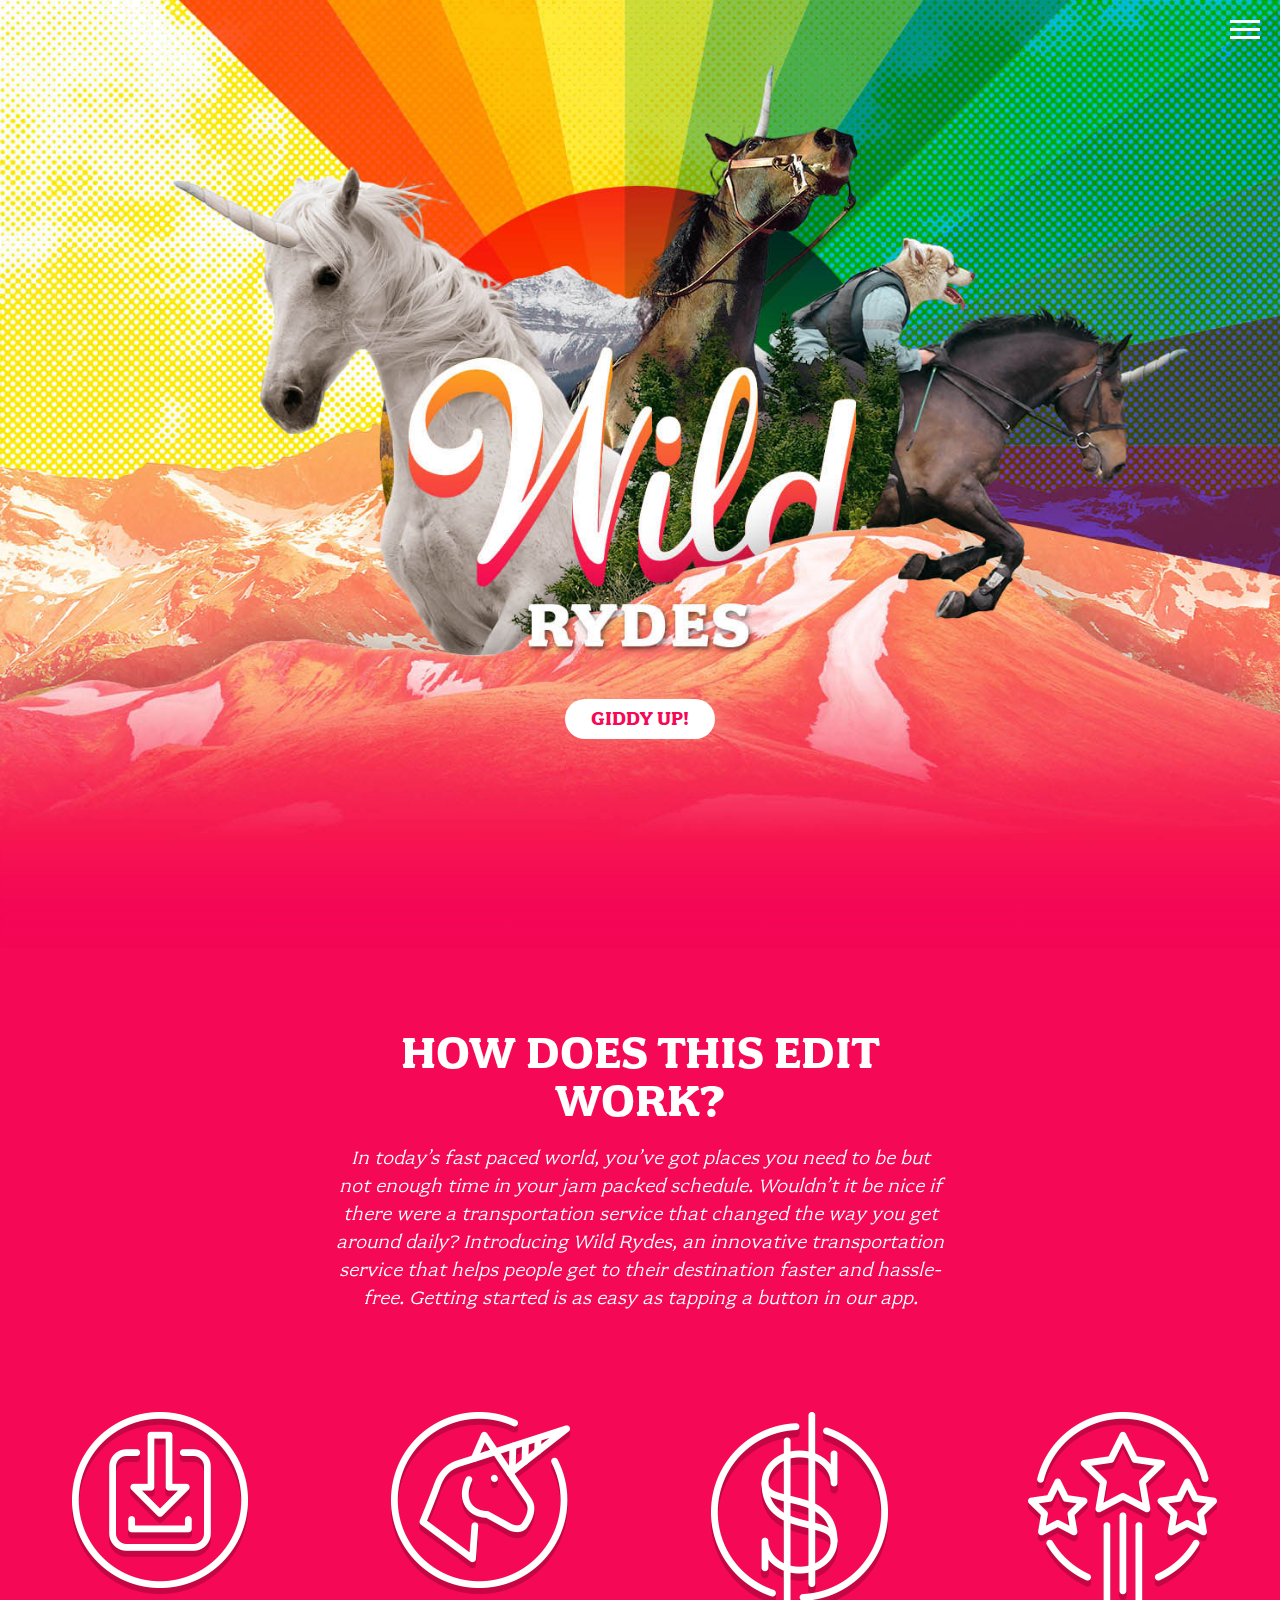
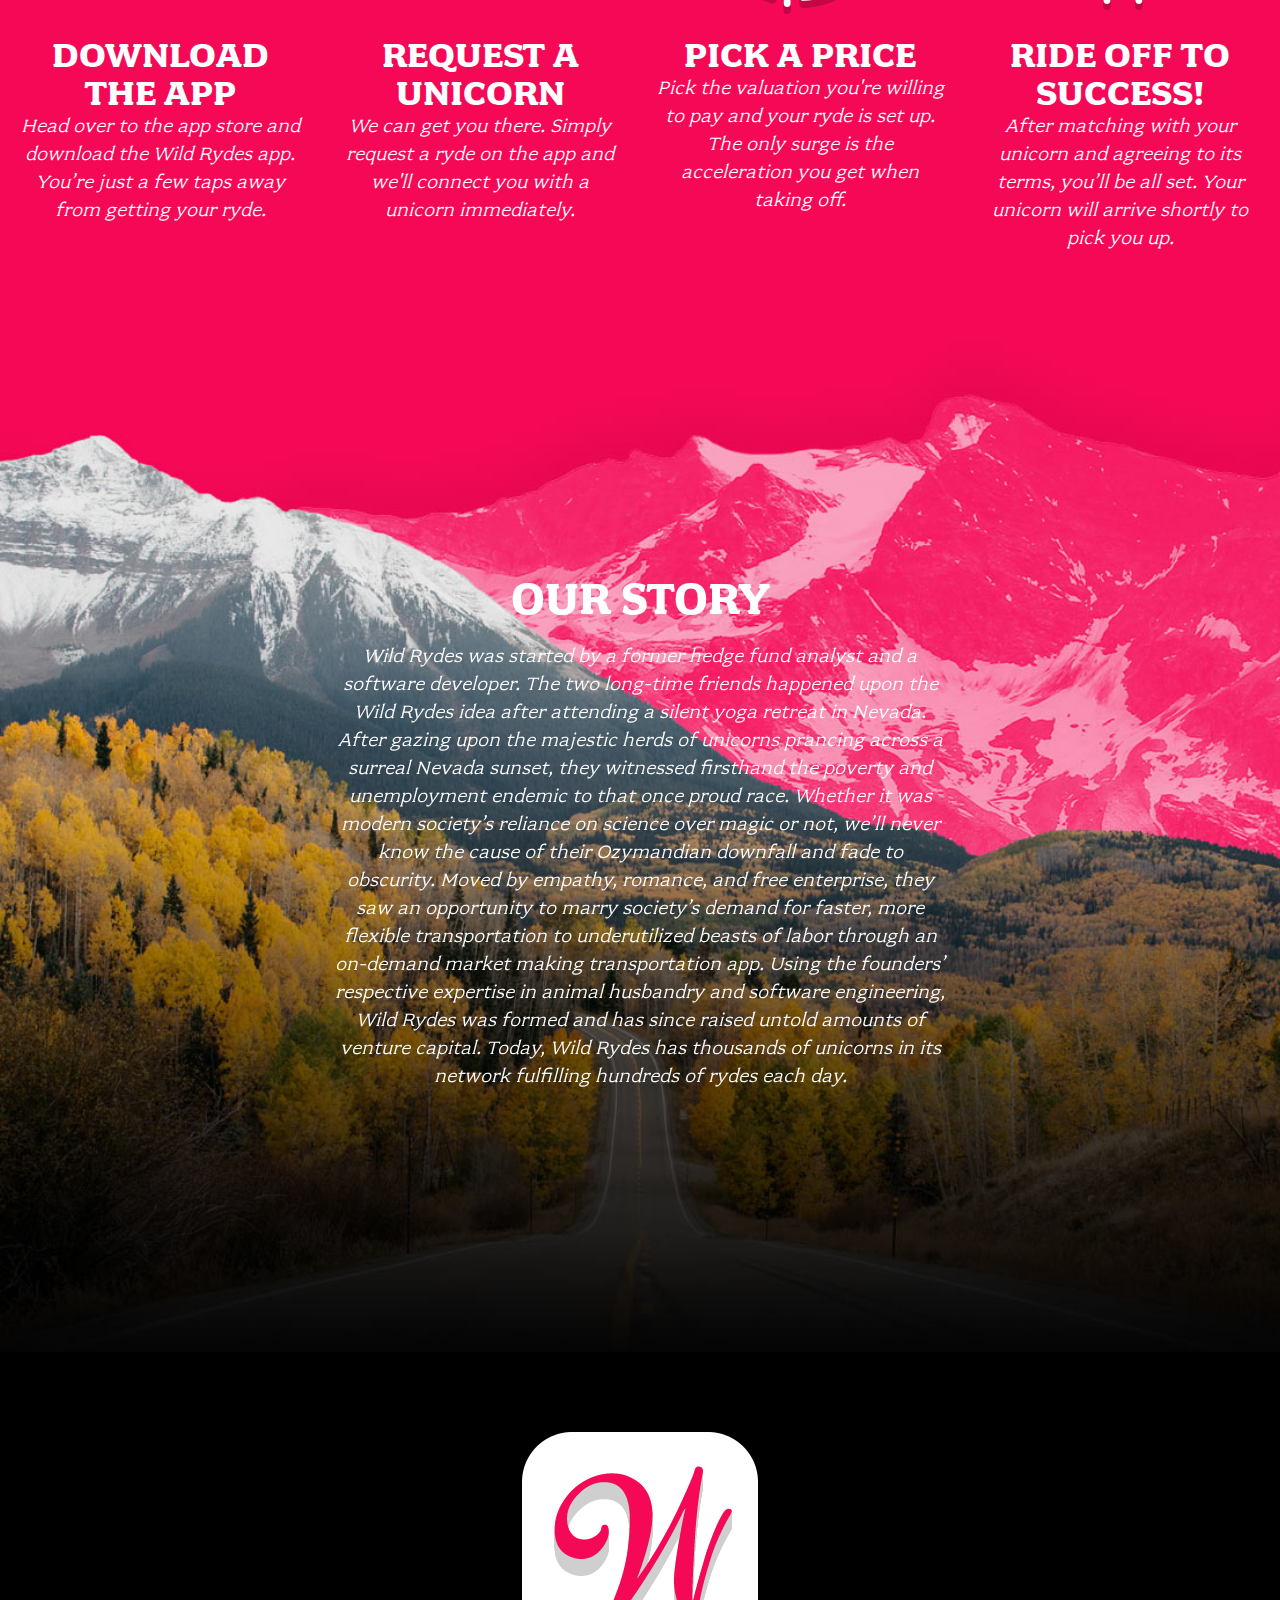
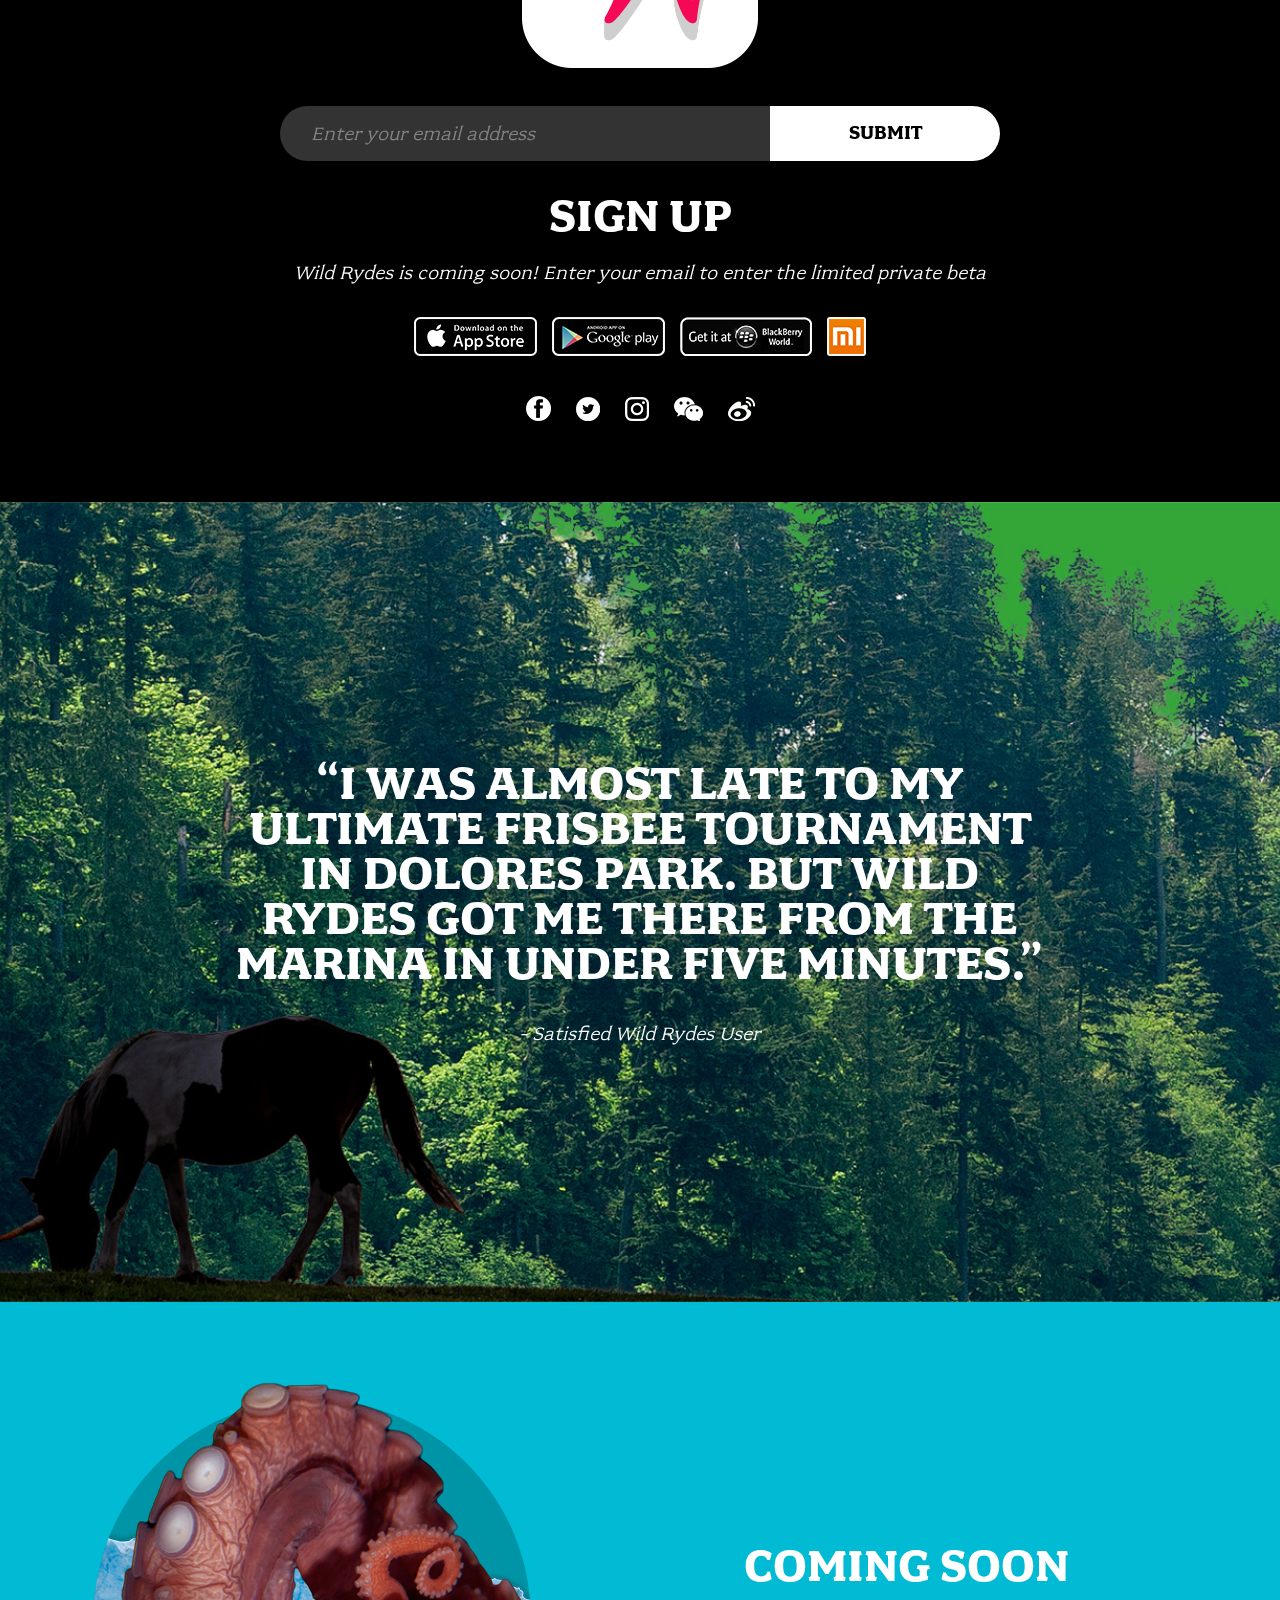
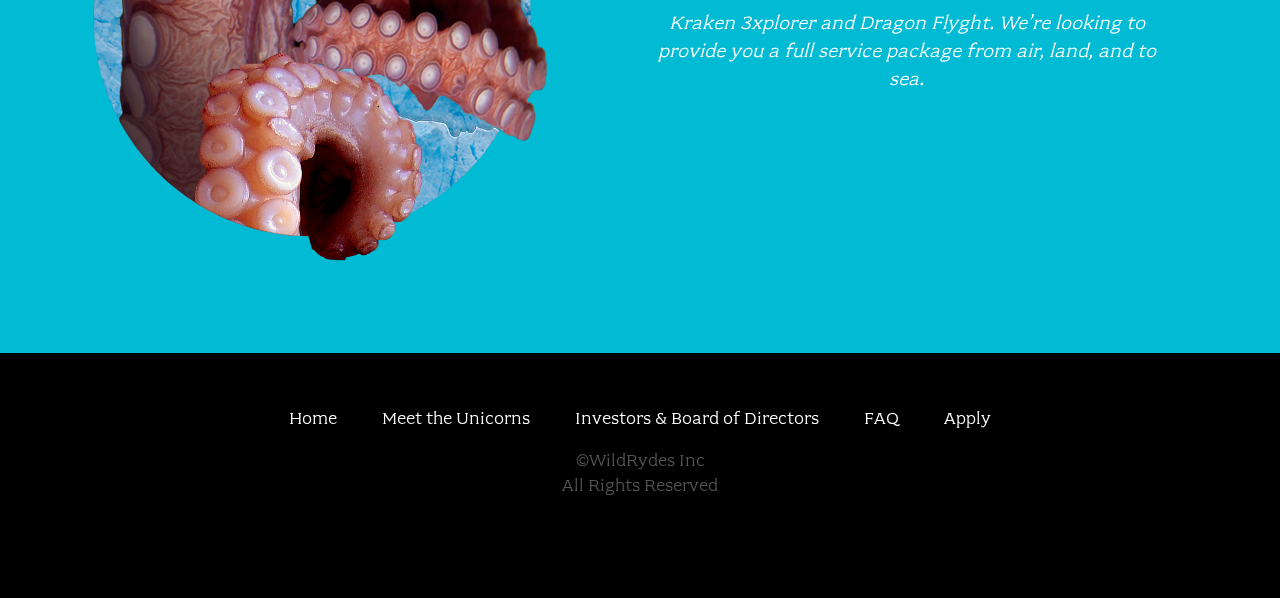
==== commit 958937ad: "Update index.html" ====
--- a/index.html
+++ b/index.html
@@ -30,7 +30,7 @@
 
   <section class="home-about">
     <div class="row column large-9 xlarge-6 xxlarge-4">
-      <h2 class="section-title">How Does This Work?</h2>
+      <h2 class="section-title">How Does This edit Work?</h2>
       <p class="content">
         In today’s fast paced world, you’ve got places you need to be but not enough time in your jam packed schedule. Wouldn’t it be nice if there were a transportation service that changed the way you get around daily? Introducing Wild Rydes, an innovative transportation service that helps people get to their destination faster and hassle-free. Getting started is as easy as tapping a button in our app.
       </p>
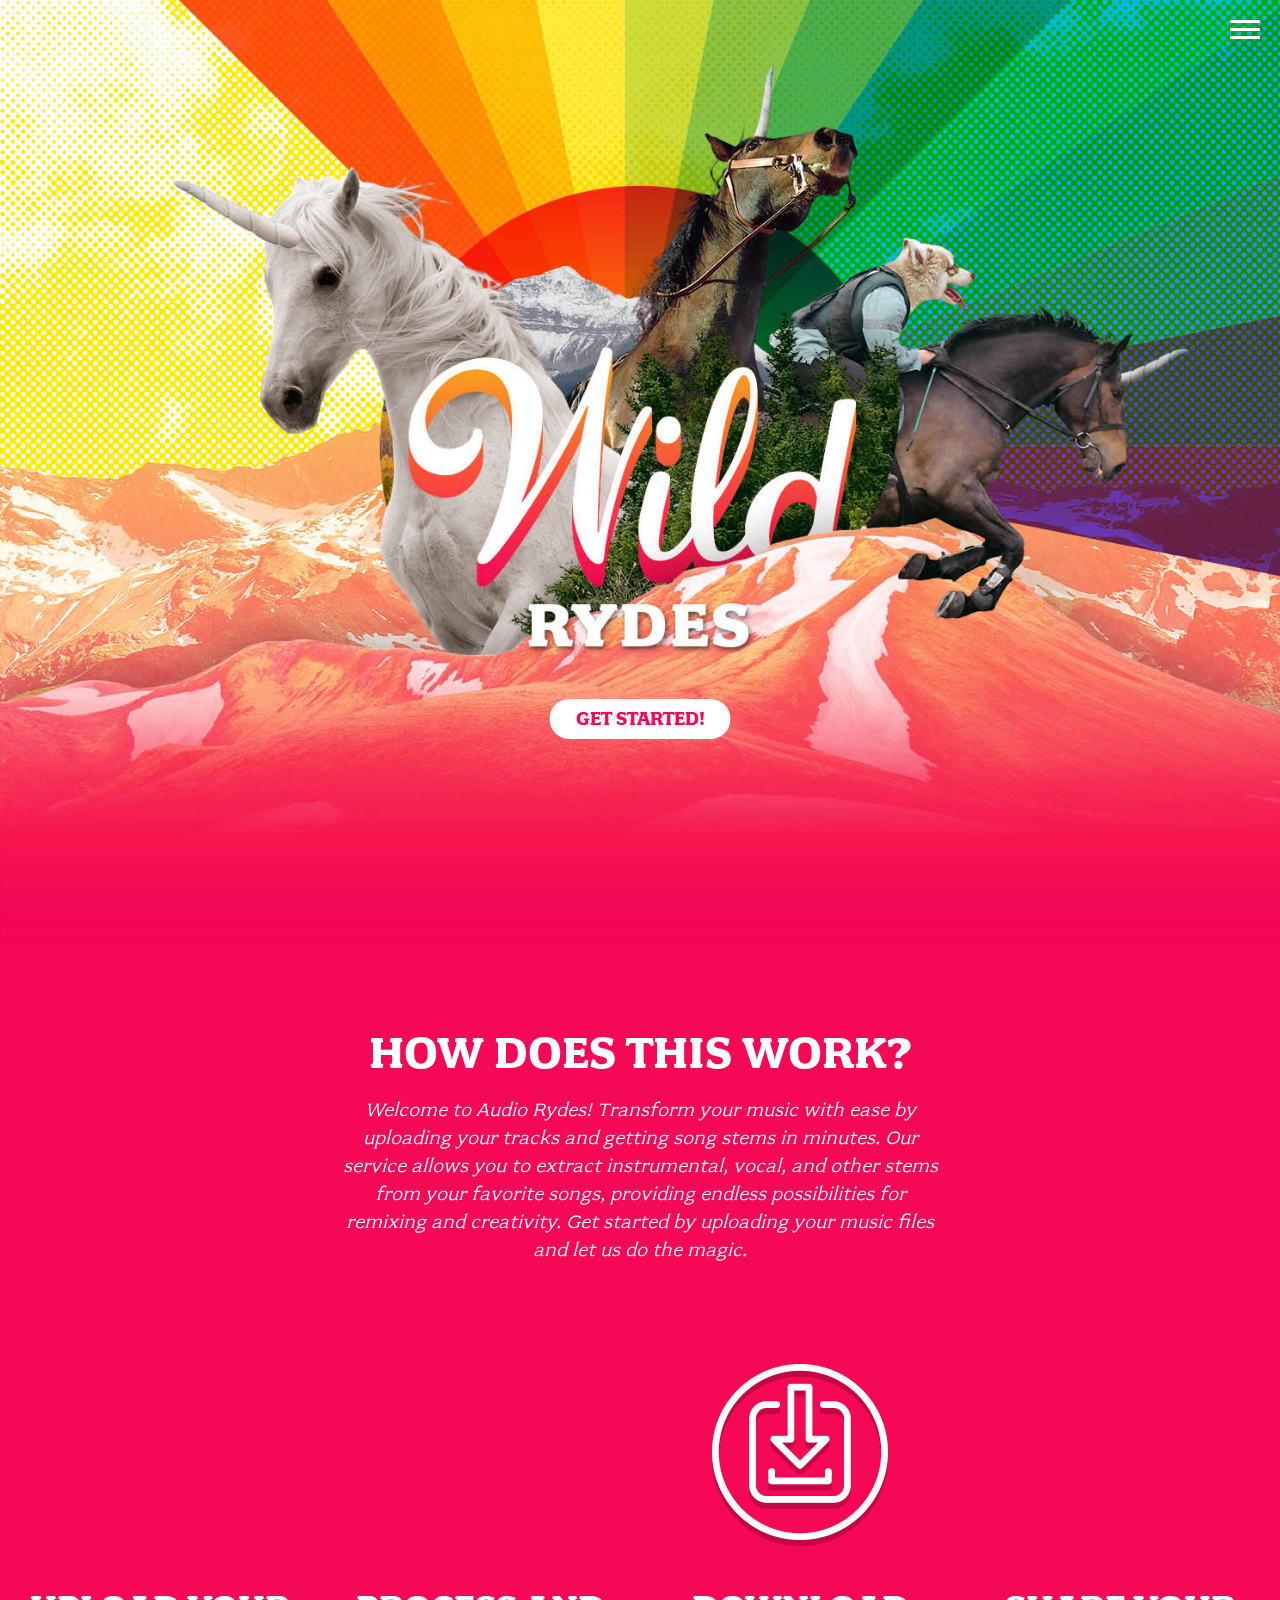
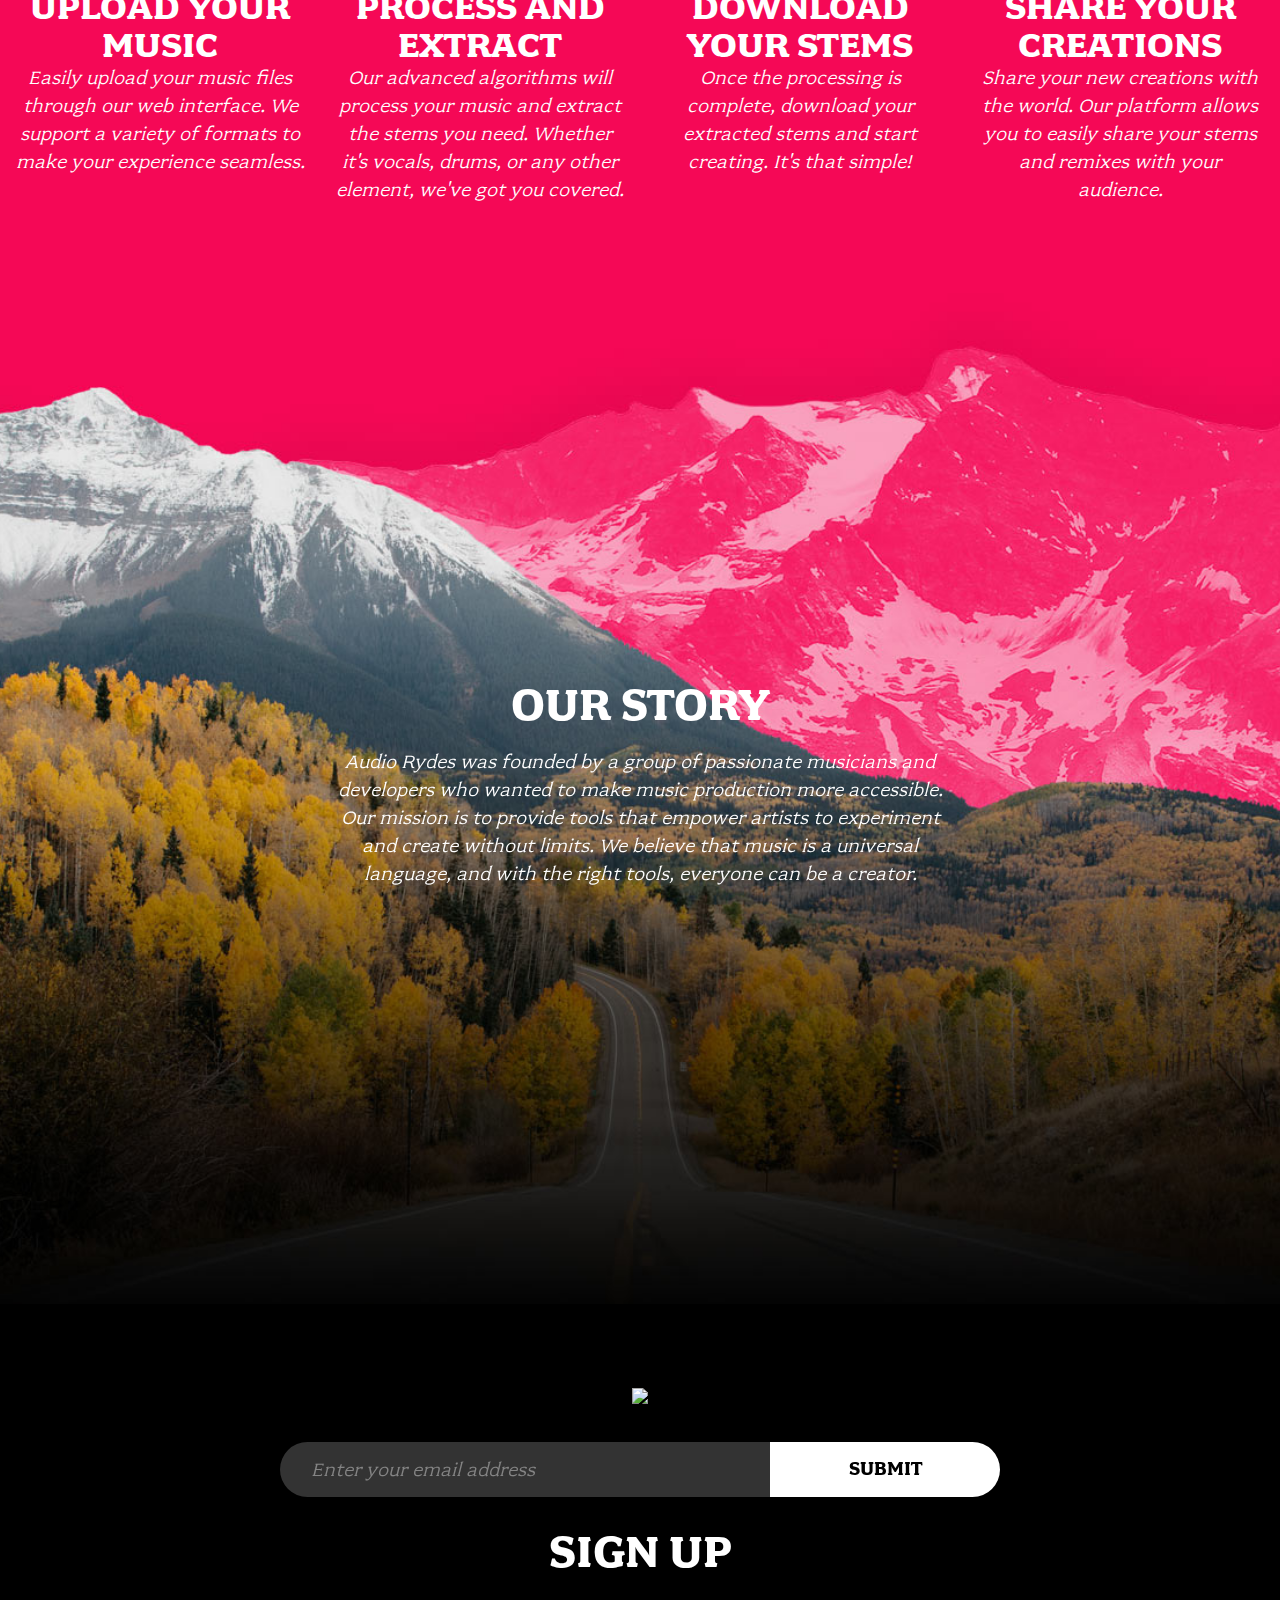
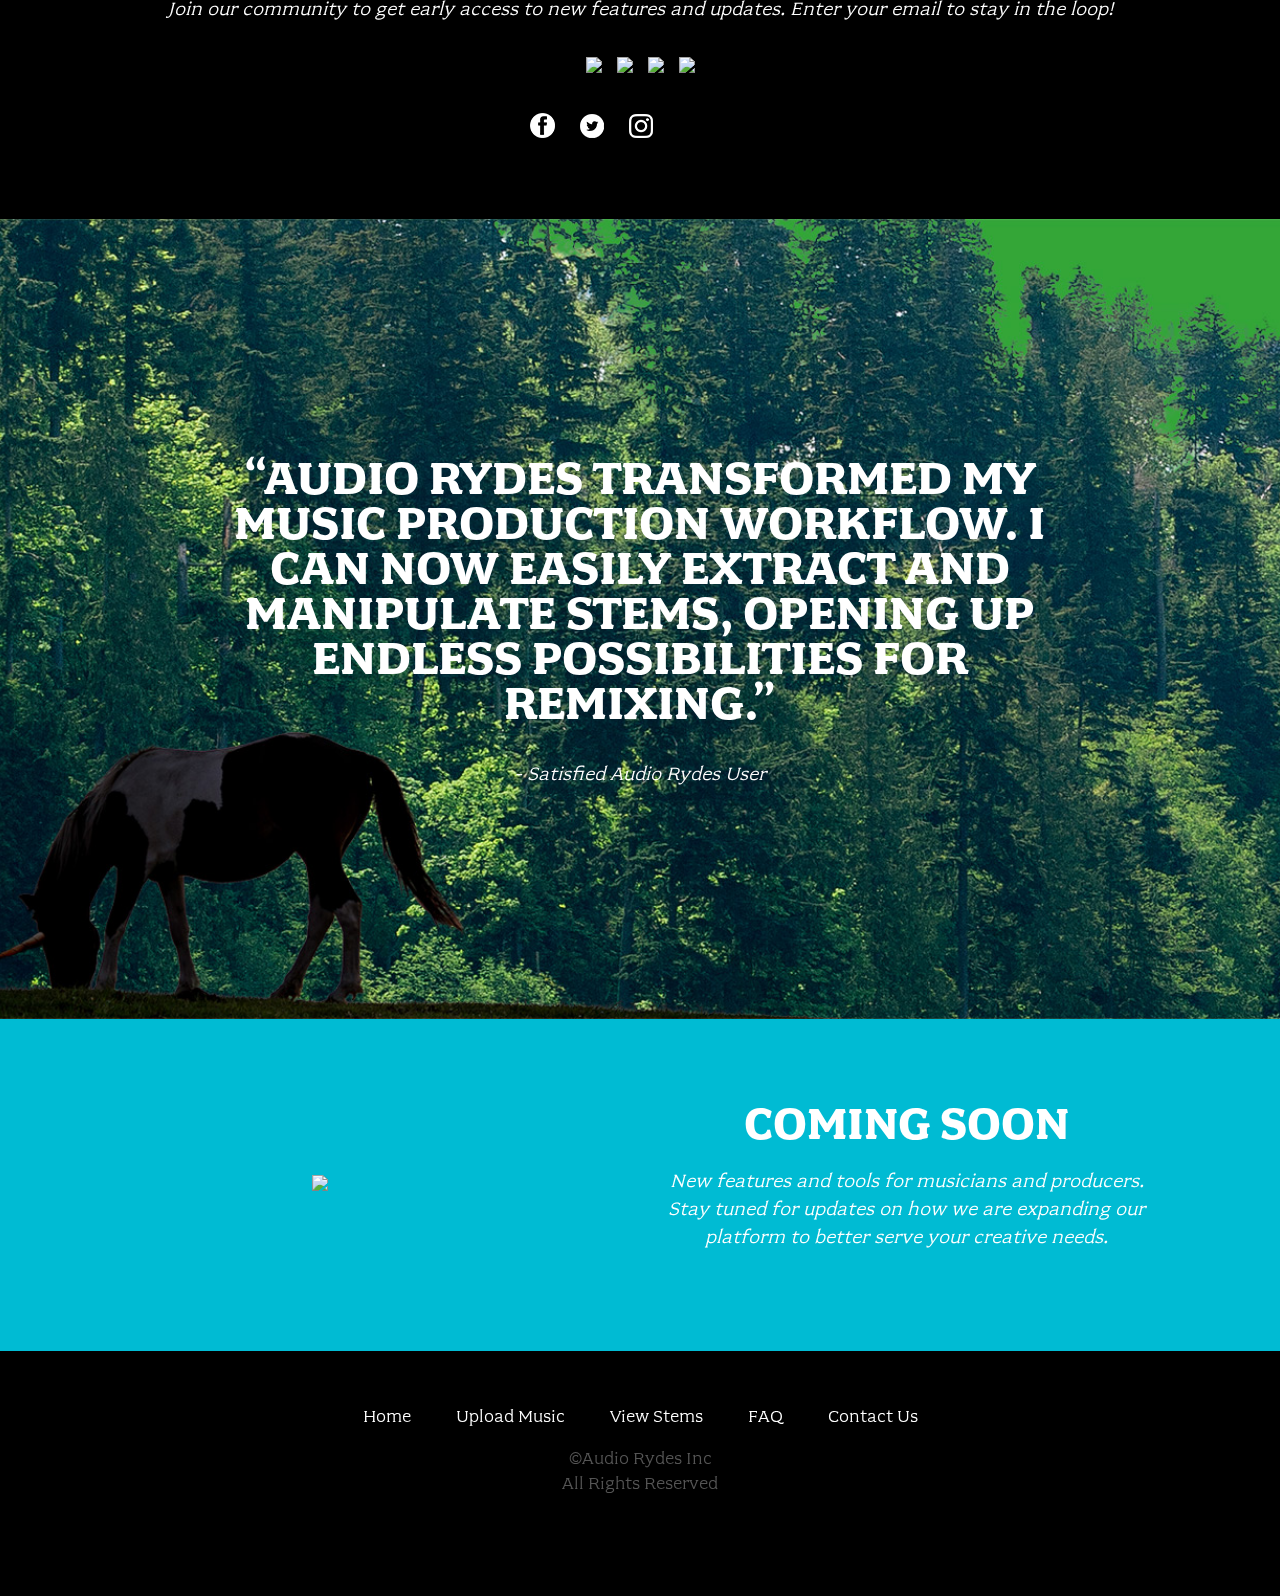
==== commit d6d7c7a8: "Update index.html" ====
--- a/index.html
+++ b/index.html
@@ -4,7 +4,7 @@
   <meta charset="utf-8">
   <meta name="description" content="">
   <meta name="viewport" content="width=device-width, initial-scale=1">
-  <title>Wild Rydes</title>
+  <title>Audio Rydes</title> <!-- Updated title -->
 
   <link rel="stylesheet" href="css/font.css">
   <link rel="stylesheet" href="css/main.css">
@@ -14,54 +14,54 @@
 <body class="page-home">
 
   <header class="site-header">
-    <h1 class="title">Wild Rydes</h1>
+    <h1 class="title">Audio Rydes</h1> <!-- Updated brand name -->
     <nav class="site-nav">
       <ul>
         <li><a href="index.html">Home</a></li>
-        <li><a href="unicorns.html">Meet the Unicorns</a></li>
-        <li><a href="investors.html">Investors &amp; Board of Directors</a></li>
+        <li><a href="upload.html">Upload Music</a></li> <!-- New functionality -->
+        <li><a href="stems.html">View Stems</a></li> <!-- New functionality -->
         <li><a href="faq.html">FAQ</a></li>
-        <li><a href="apply.html">Apply</a></li>
+        <li><a href="contact.html">Contact Us</a></li> <!-- Updated from "Apply" -->
       </ul>
     </nav>
     <button type="button" class="btn-menu"><span>Menu</span></button>
-    <a class="home-button" href="/register.html">Giddy Up!</a>
+    <a class="home-button" href="/register.html">Get Started!</a> <!-- Updated button -->
   </header>
 
   <section class="home-about">
     <div class="row column large-9 xlarge-6 xxlarge-4">
-      <h2 class="section-title">How Does This edit Work?</h2>
+      <h2 class="section-title">How Does This Work?</h2>
       <p class="content">
-        In today’s fast paced world, you’ve got places you need to be but not enough time in your jam packed schedule. Wouldn’t it be nice if there were a transportation service that changed the way you get around daily? Introducing Wild Rydes, an innovative transportation service that helps people get to their destination faster and hassle-free. Getting started is as easy as tapping a button in our app.
+        Welcome to Audio Rydes! Transform your music with ease by uploading your tracks and getting song stems in minutes. Our service allows you to extract instrumental, vocal, and other stems from your favorite songs, providing endless possibilities for remixing and creativity. Get started by uploading your music files and let us do the magic.
       </p>
     </div>
 
     <div class="row medium-up-2 large-up-4">
       <div class="column">
         <div class="home-about-block">
-          <h3 class="title icon-download">Download The App</h3>
-          <p class="content">Head over to the app store and download the Wild Rydes app. You’re just a few taps away from getting your ryde.</p>
+          <h3 class="title icon-upload">Upload Your Music</h3>
+          <p class="content">Easily upload your music files through our web interface. We support a variety of formats to make your experience seamless.</p>
         </div>
       </div>
 
       <div class="column">
         <div class="home-about-block">
-          <h3 class="title icon-unicorn">Request A Unicorn</h3>
-          <p class="content">We can get you there. Simply request a ryde on the app and we'll connect you with a unicorn immediately.</p>
+          <h3 class="title icon-process">Process and Extract</h3>
+          <p class="content">Our advanced algorithms will process your music and extract the stems you need. Whether it's vocals, drums, or any other element, we've got you covered.</p>
         </div>
       </div>
 
       <div class="column">
         <div class="home-about-block">
-          <h3 class="title icon-price">Pick A Price</h3>
-          <p class="content">Pick the valuation you're willing to pay and your ryde is set up. The only surge is the acceleration you get when taking off.</p>
+          <h3 class="title icon-download">Download Your Stems</h3>
+          <p class="content">Once the processing is complete, download your extracted stems and start creating. It's that simple!</p>
         </div>
       </div>
 
       <div class="column">
         <div class="home-about-block">
-          <h3 class="title icon-success">Ride Off To Success!</h3>
-          <p class="content">After matching with your unicorn and agreeing to its terms, you’ll be all set. Your unicorn will arrive shortly to pick you up.</p>
+          <h3 class="title icon-share">Share Your Creations</h3>
+          <p class="content">Share your new creations with the world. Our platform allows you to easily share your stems and remixes with your audience.</p>
         </div>
       </div>
     </div>
@@ -71,14 +71,14 @@
     <div class="row column large-9 xlarge-6 xxlarge-4">
       <h2 class="section-title">Our Story</h2>
       <p class="content">
-        Wild Rydes was started by a former hedge fund analyst and a software developer. The two long-time friends happened upon the Wild Rydes idea after attending a silent yoga retreat in Nevada. After gazing upon the majestic herds of unicorns prancing across a surreal Nevada sunset, they witnessed firsthand the poverty and unemployment endemic to that once proud race. Whether it was modern society’s reliance on science over magic or not, we’ll never know the cause of their Ozymandian downfall and fade to obscurity. Moved by empathy, romance, and free enterprise, they saw an opportunity to marry society’s demand for faster, more flexible transportation to underutilized beasts of labor through an on-demand market making transportation app. Using the founders’ respective expertise in animal husbandry and software engineering, Wild Rydes was formed and has since raised untold amounts of venture capital. Today, Wild Rydes has thousands of unicorns in its network fulfilling hundreds of rydes each day.
+        Audio Rydes was founded by a group of passionate musicians and developers who wanted to make music production more accessible. Our mission is to provide tools that empower artists to experiment and create without limits. We believe that music is a universal language, and with the right tools, everyone can be a creator.
       </p>
     </div>
   </section>
 
   <section class="home-sign-up">
     <div class="row column">
-      <img class="icon-w" src="images/wr-home-W.png">
+      <img class="icon-w" src="images/audio-logo.png"> <!-- Updated image -->
 
       <form onsubmit="javascript:void(0);">
         <input type="email" placeholder="Enter your email address">
@@ -87,21 +87,21 @@
 
       <h2 class="section-title">Sign Up</h2>
 
-      <p class="content">Wild Rydes is coming soon! Enter your email to enter the limited private beta</p>
+      <p class="content">Join our community to get early access to new features and updates. Enter your email to stay in the loop!</p>
 
       <div class="apps">
-        <a class="app-icon" href=""><img src="images/wr-home-apple.png"></a>
-        <a class="app-icon" href=""><img src="images/wr-home-google.png"></a>
-        <a class="app-icon" href=""><img src="images/wr-home-blackberry.png"></a>
-        <a class="app-icon" href=""><img src="images/wr-home-Xiaomi.png"></a>
+        <a class="app-icon" href=""><img src="images/audio-home-apple.png"></a>
+        <a class="app-icon" href=""><img src="images/audio-home-google.png"></a>
+        <a class="app-icon" href=""><img src="images/audio-home-windows.png"></a> <!-- Updated app icons -->
+        <a class="app-icon" href=""><img src="images/audio-home-linux.png"></a>
       </div>
 
       <div class="social">
         <a class="icon-fb" href="">Facebook</a>
         <a class="icon-tw" href="">Twitter</a>
         <a class="icon-ig" href="">Instagram</a>
-        <a class="icon-wc" href="">Wechat</a>
-        <a class="icon-wb" href="">Weibo</a>
+        <a class="icon-yt" href="">YouTube</a> <!-- Updated social media icons -->
+        <a class="icon-dc" href="">Discord</a>
       </div>
     </div>
   </section>
@@ -110,9 +110,9 @@
     <div class="row column medium-8 xxlarge-6">
       <div class="quote-wrap">
         <div class="quote">
-          “I was almost late to my ultimate frisbee tournament in DOLORES park. BUt Wild Rydes Got me there from the marina in under five minutes.”
+          “Audio Rydes transformed my music production workflow. I can now easily extract and manipulate stems, opening up endless possibilities for remixing.”
         </div>
-        <div class="quoter">- Satisfied Wild Rydes User</div>
+        <div class="quoter">- Satisfied Audio Rydes User</div>
       </div>
     </div>
   </section>
@@ -120,13 +120,13 @@
   <section class="kraken-callout">
     <div class="row">
       <div class="columns medium-6 xxlarge-4 xxlarge-offset-2">
-        <img src="images/wr-home-kraken.png">
+        <img src="images/audio-callout.png"> <!-- Updated image -->
       </div>
 
       <div class="columns medium-6 xlarge-5 xxlarge-4">
         <h4 class="title">Coming Soon</h4>
         <p class="content">
-          Kraken 3xplorer and Dragon Flyght. We’re looking to provide you a full service package from air, land, and to sea.
+          New features and tools for musicians and producers. Stay tuned for updates on how we are expanding our platform to better serve your creative needs.
         </p>
       </div>
     </div>
@@ -137,24 +137,23 @@
       <nav class="footer-nav">
         <ul>
           <li><a href="index.html">Home</a></li>
-          <li><a href="unicorns.html">Meet the Unicorns</a></li>
-          <li><a href="investors.html">Investors & Board of Directors</a></li>
+          <li><a href="upload.html">Upload Music</a></li>
+          <li><a href="stems.html">View Stems</a></li>
           <li><a href="faq.html">FAQ</a></li>
-          <li><a href="apply.html">Apply</a></li>
+          <li><a href="contact.html">Contact Us</a></li>
         </ul>
       </nav>
     </div>
 
     <div class="row column">
       <div class="footer-legal">
-        &copy;WildRydes Inc<br>
+        &copy;Audio Rydes Inc<br>
         All Rights Reserved
       </div>
     </div>
   </footer>
 
-  <script src="js/vendor.js"></script>
+ 
 
-  <script src="js/main.js"></script>
 </body>
 </html>
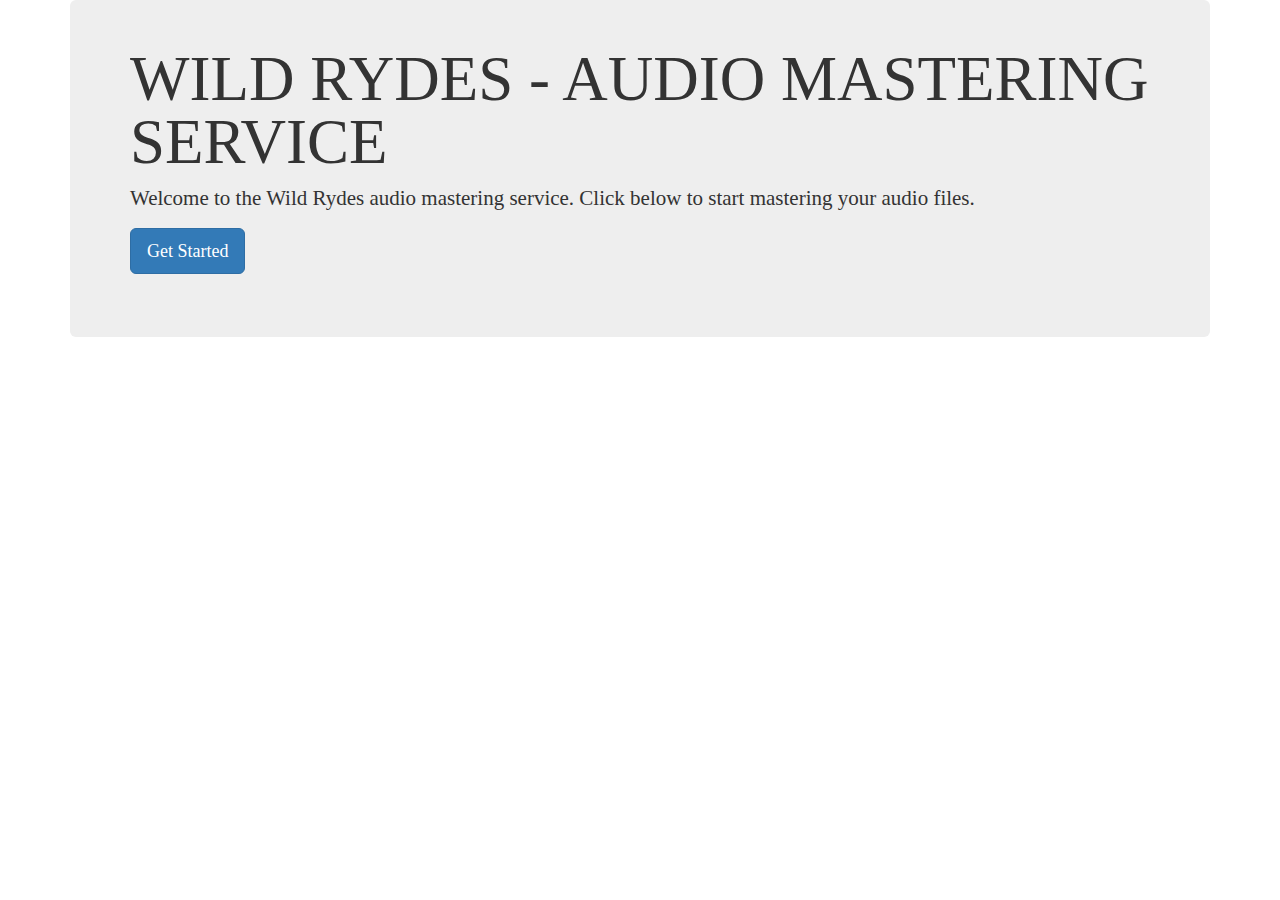
==== commit c30fe9fa: "testing mastering functionality" ====
--- a/index.html
+++ b/index.html
@@ -1,159 +1,36 @@
-<!doctype html>
-<html class="no-js" lang="">
+<!DOCTYPE html>
+<html>
+
 <head>
-  <meta charset="utf-8">
-  <meta name="description" content="">
-  <meta name="viewport" content="width=device-width, initial-scale=1">
-  <title>Audio Rydes</title> <!-- Updated title -->
+    <meta charset="utf-8">
+    <meta name="viewport" content="initial-scale=1,maximum-scale=1,user-scalable=no">
+    <title>Wild Rydes</title>
+    <meta http-equiv="X-UA-Compatible" content="IE=edge">
+    <meta name="description" content="Serverless web application example">
+    <meta name="author" content="">
 
-  <link rel="stylesheet" href="css/font.css">
-  <link rel="stylesheet" href="css/main.css">
+    <!-- Bootstrap CSS -->
+    <link rel="stylesheet" href="https://maxcdn.bootstrapcdn.com/bootstrap/3.3.7/css/bootstrap.min.css" integrity="sha384-BVYiiSIFeK1dGmJRAkycuHAHRg32OmUcww7on3RYdg4Va+PmSTsz/K68vbdEjh4u" crossorigin="anonymous">
+    <link rel="stylesheet" href="/css/main.css">
+</head>
 
-  <script src="js/vendor/modernizr.js"></script>
-</head>
-<body class="page-home">
-
-  <header class="site-header">
-    <h1 class="title">Audio Rydes</h1> <!-- Updated brand name -->
-    <nav class="site-nav">
-      <ul>
-        <li><a href="index.html">Home</a></li>
-        <li><a href="upload.html">Upload Music</a></li> <!-- New functionality -->
-        <li><a href="stems.html">View Stems</a></li> <!-- New functionality -->
-        <li><a href="faq.html">FAQ</a></li>
-        <li><a href="contact.html">Contact Us</a></li> <!-- Updated from "Apply" -->
-      </ul>
-    </nav>
-    <button type="button" class="btn-menu"><span>Menu</span></button>
-    <a class="home-button" href="/register.html">Get Started!</a> <!-- Updated button -->
-  </header>
-
-  <section class="home-about">
-    <div class="row column large-9 xlarge-6 xxlarge-4">
-      <h2 class="section-title">How Does This Work?</h2>
-      <p class="content">
-        Welcome to Audio Rydes! Transform your music with ease by uploading your tracks and getting song stems in minutes. Our service allows you to extract instrumental, vocal, and other stems from your favorite songs, providing endless possibilities for remixing and creativity. Get started by uploading your music files and let us do the magic.
-      </p>
+<body>
+    <div class="container">
+        <div class="jumbotron">
+            <h1>Wild Rydes - Audio Mastering Service</h1>
+            <p>Welcome to the Wild Rydes audio mastering service. Click below to start mastering your audio files.</p>
+            <p><a class="btn btn-primary btn-lg" href="ride.html" role="button">Get Started</a></p>
+        </div>
     </div>
 
-    <div class="row medium-up-2 large-up-4">
-      <div class="column">
-        <div class="home-about-block">
-          <h3 class="title icon-upload">Upload Your Music</h3>
-          <p class="content">Easily upload your music files through our web interface. We support a variety of formats to make your experience seamless.</p>
-        </div>
-      </div>
+    <!-- Existing Scripts -->
+    <script src="js/vendor/jquery-3.1.0.js"></script>
+    <script src="js/vendor/bootstrap.min.js"></script>
+    <script src="js/vendor/aws-cognito-sdk.min.js"></script>
+    <script src="js/vendor/amazon-cognito-identity.min.js"></script>
+    <script src="js/config.js"></script>
+    <script src="js/cognito-auth.js"></script>
+    <script src="js/main.js"></script>
+</body>
 
-      <div class="column">
-        <div class="home-about-block">
-          <h3 class="title icon-process">Process and Extract</h3>
-          <p class="content">Our advanced algorithms will process your music and extract the stems you need. Whether it's vocals, drums, or any other element, we've got you covered.</p>
-        </div>
-      </div>
-
-      <div class="column">
-        <div class="home-about-block">
-          <h3 class="title icon-download">Download Your Stems</h3>
-          <p class="content">Once the processing is complete, download your extracted stems and start creating. It's that simple!</p>
-        </div>
-      </div>
-
-      <div class="column">
-        <div class="home-about-block">
-          <h3 class="title icon-share">Share Your Creations</h3>
-          <p class="content">Share your new creations with the world. Our platform allows you to easily share your stems and remixes with your audience.</p>
-        </div>
-      </div>
-    </div>
-  </section>
-
-  <section class="home-story">
-    <div class="row column large-9 xlarge-6 xxlarge-4">
-      <h2 class="section-title">Our Story</h2>
-      <p class="content">
-        Audio Rydes was founded by a group of passionate musicians and developers who wanted to make music production more accessible. Our mission is to provide tools that empower artists to experiment and create without limits. We believe that music is a universal language, and with the right tools, everyone can be a creator.
-      </p>
-    </div>
-  </section>
-
-  <section class="home-sign-up">
-    <div class="row column">
-      <img class="icon-w" src="images/audio-logo.png"> <!-- Updated image -->
-
-      <form onsubmit="javascript:void(0);">
-        <input type="email" placeholder="Enter your email address">
-        <button type="button">Submit</button>
-      </form>
-
-      <h2 class="section-title">Sign Up</h2>
-
-      <p class="content">Join our community to get early access to new features and updates. Enter your email to stay in the loop!</p>
-
-      <div class="apps">
-        <a class="app-icon" href=""><img src="images/audio-home-apple.png"></a>
-        <a class="app-icon" href=""><img src="images/audio-home-google.png"></a>
-        <a class="app-icon" href=""><img src="images/audio-home-windows.png"></a> <!-- Updated app icons -->
-        <a class="app-icon" href=""><img src="images/audio-home-linux.png"></a>
-      </div>
-
-      <div class="social">
-        <a class="icon-fb" href="">Facebook</a>
-        <a class="icon-tw" href="">Twitter</a>
-        <a class="icon-ig" href="">Instagram</a>
-        <a class="icon-yt" href="">YouTube</a> <!-- Updated social media icons -->
-        <a class="icon-dc" href="">Discord</a>
-      </div>
-    </div>
-  </section>
-
-  <section class="home-quote">
-    <div class="row column medium-8 xxlarge-6">
-      <div class="quote-wrap">
-        <div class="quote">
-          “Audio Rydes transformed my music production workflow. I can now easily extract and manipulate stems, opening up endless possibilities for remixing.”
-        </div>
-        <div class="quoter">- Satisfied Audio Rydes User</div>
-      </div>
-    </div>
-  </section>
-
-  <section class="kraken-callout">
-    <div class="row">
-      <div class="columns medium-6 xxlarge-4 xxlarge-offset-2">
-        <img src="images/audio-callout.png"> <!-- Updated image -->
-      </div>
-
-      <div class="columns medium-6 xlarge-5 xxlarge-4">
-        <h4 class="title">Coming Soon</h4>
-        <p class="content">
-          New features and tools for musicians and producers. Stay tuned for updates on how we are expanding our platform to better serve your creative needs.
-        </p>
-      </div>
-    </div>
-  </section>
-
-  <footer class="site-footer">
-    <div class="row column">
-      <nav class="footer-nav">
-        <ul>
-          <li><a href="index.html">Home</a></li>
-          <li><a href="upload.html">Upload Music</a></li>
-          <li><a href="stems.html">View Stems</a></li>
-          <li><a href="faq.html">FAQ</a></li>
-          <li><a href="contact.html">Contact Us</a></li>
-        </ul>
-      </nav>
-    </div>
-
-    <div class="row column">
-      <div class="footer-legal">
-        &copy;Audio Rydes Inc<br>
-        All Rights Reserved
-      </div>
-    </div>
-  </footer>
-
- 
-
-</body>
 </html>
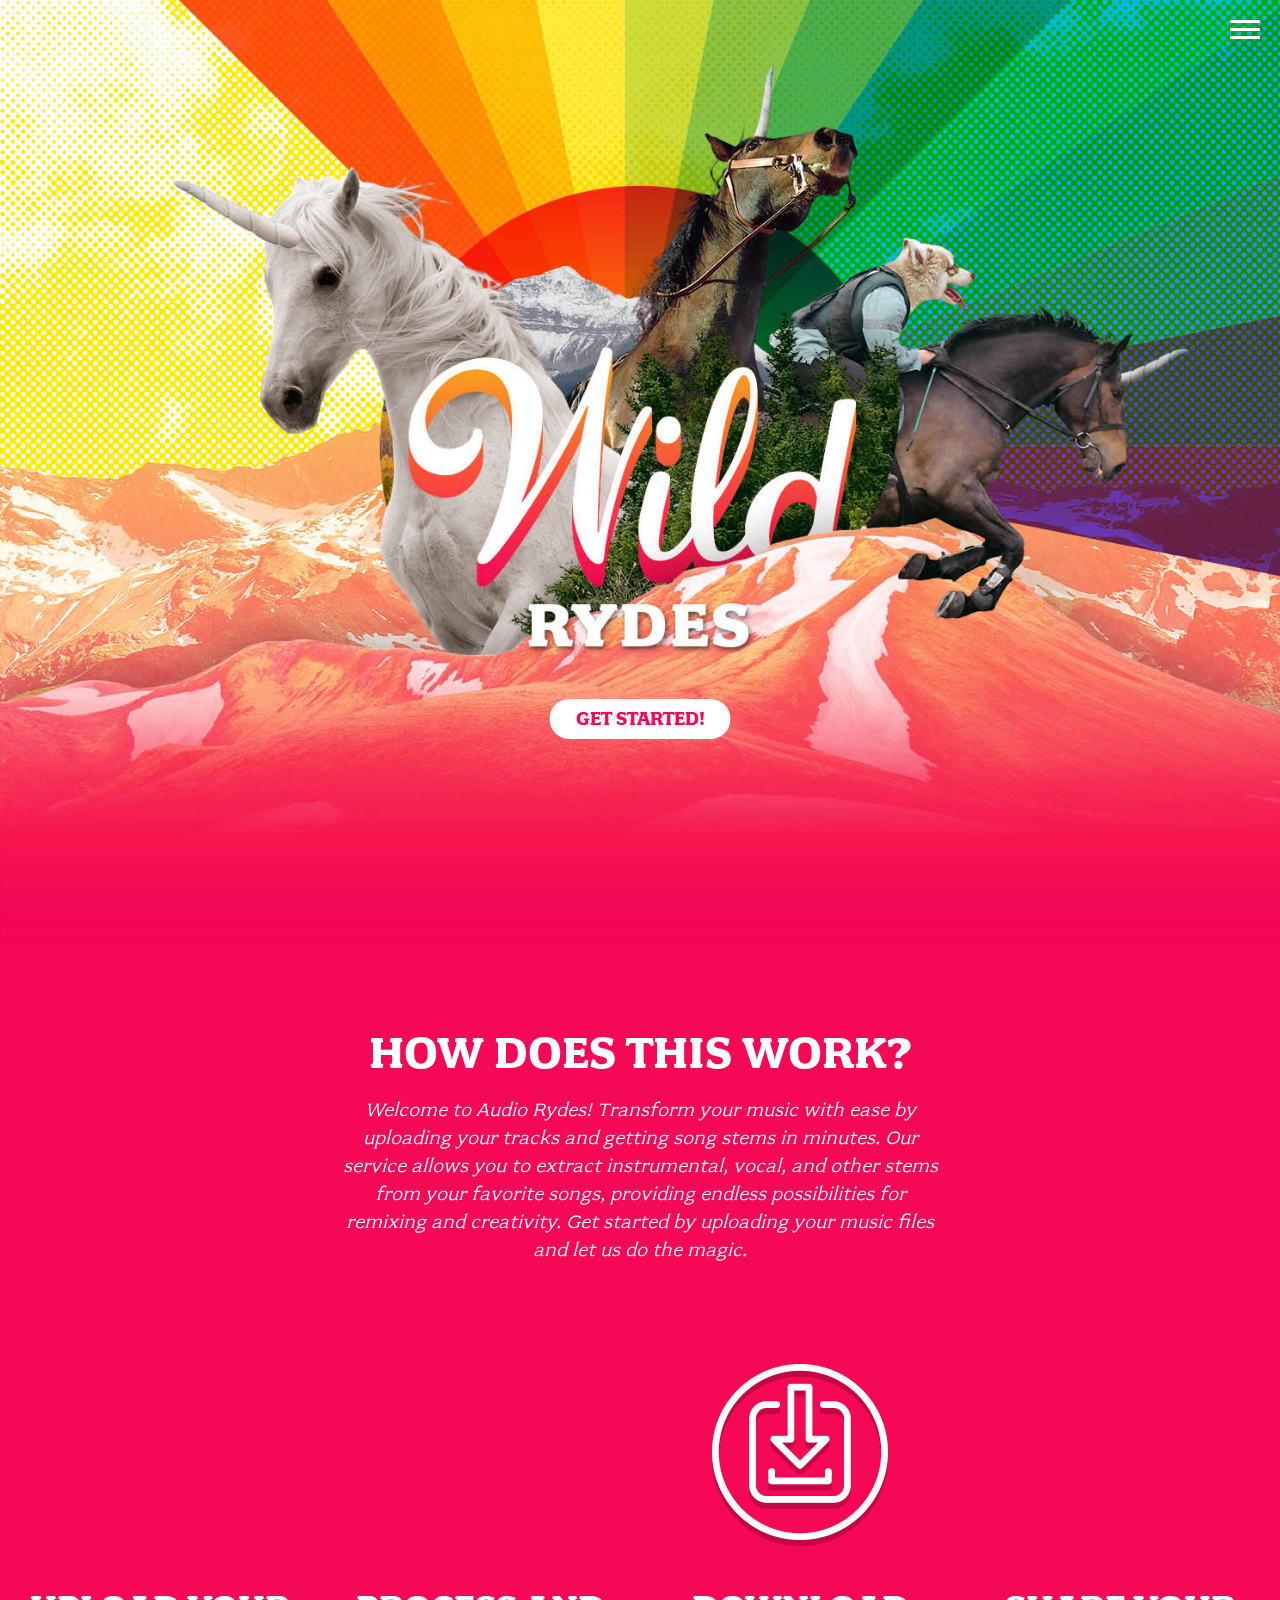
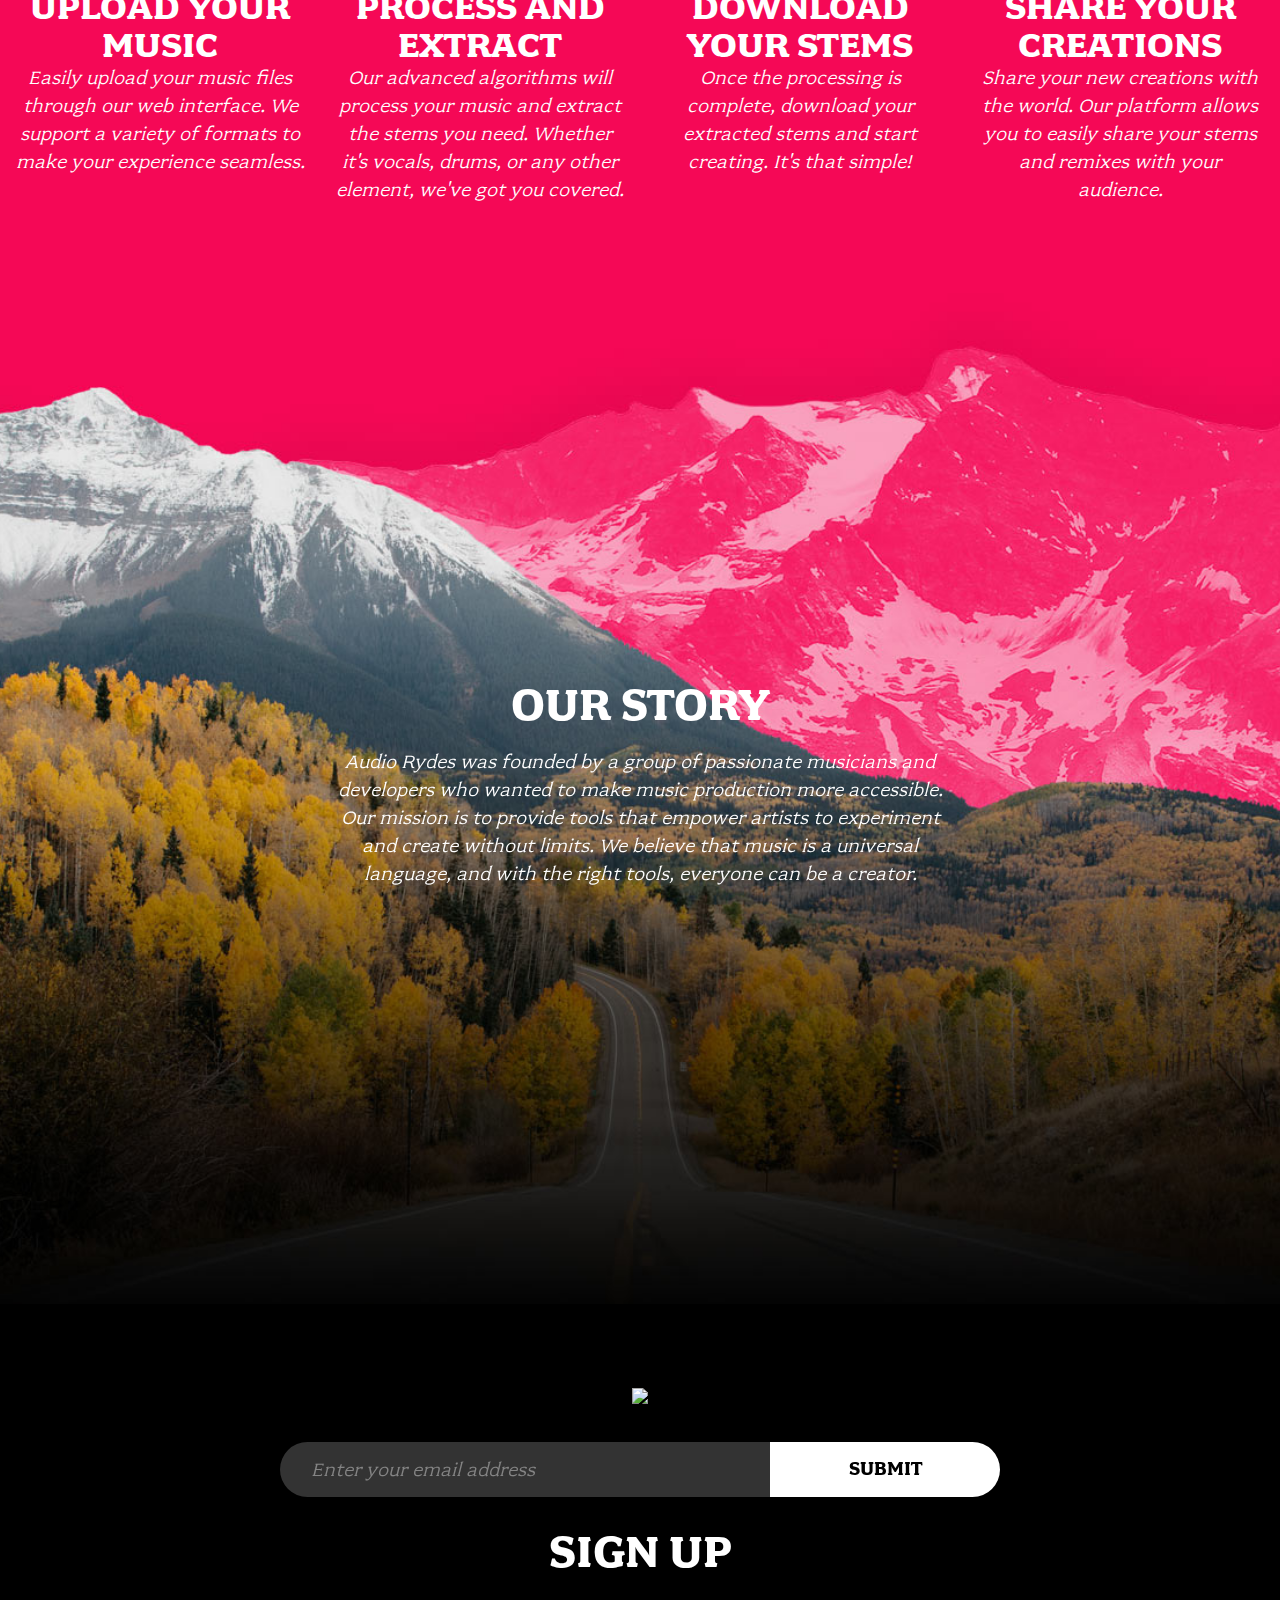
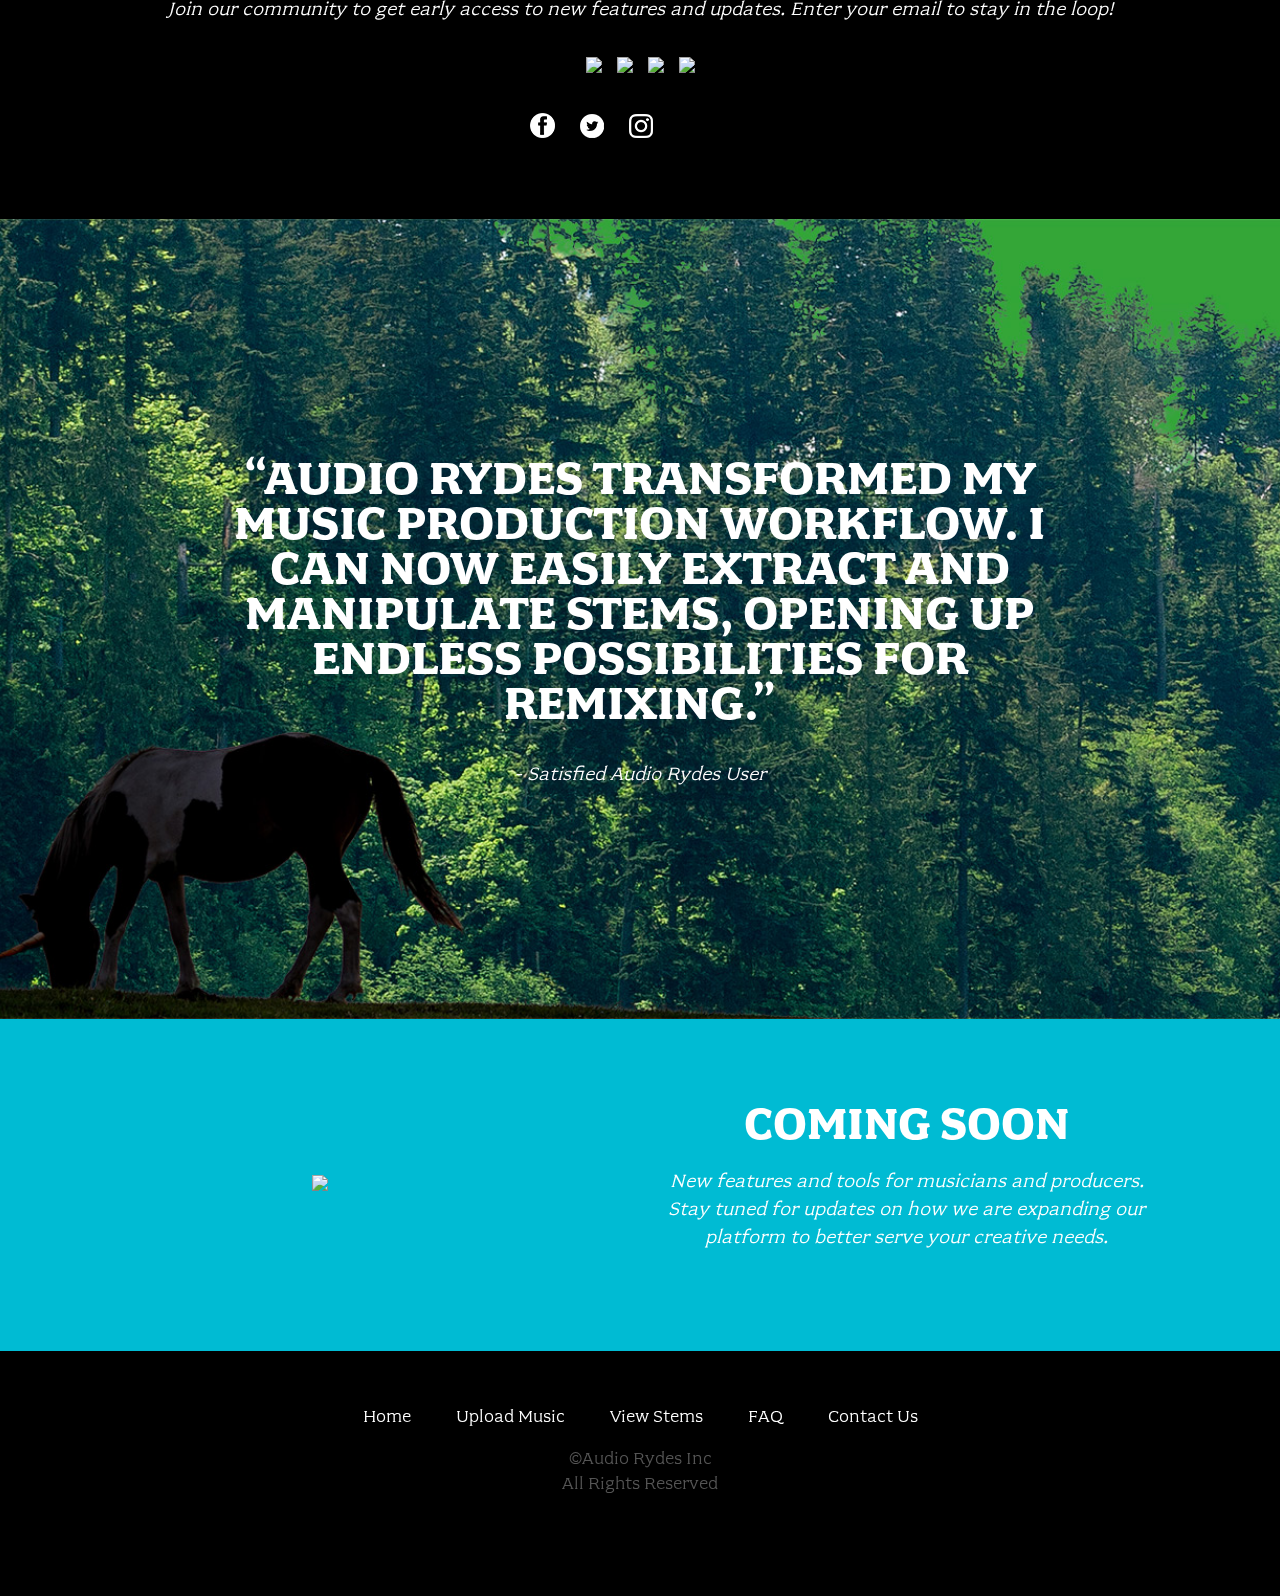
==== commit 21c95b2a: "updated landing page" ====
--- a/index.html
+++ b/index.html
@@ -1,36 +1,156 @@
-<!DOCTYPE html>
-<html>
+<!doctype html>
+<html class="no-js" lang="">
+<head>
+  <meta charset="utf-8">
+  <meta name="description" content="">
+  <meta name="viewport" content="width=device-width, initial-scale=1">
+  <title>Audio Rydes</title> <!-- Updated title -->
 
-<head>
-    <meta charset="utf-8">
-    <meta name="viewport" content="initial-scale=1,maximum-scale=1,user-scalable=no">
-    <title>Wild Rydes</title>
-    <meta http-equiv="X-UA-Compatible" content="IE=edge">
-    <meta name="description" content="Serverless web application example">
-    <meta name="author" content="">
+  <link rel="stylesheet" href="css/font.css">
+  <link rel="stylesheet" href="css/main.css">
 
-    <!-- Bootstrap CSS -->
-    <link rel="stylesheet" href="https://maxcdn.bootstrapcdn.com/bootstrap/3.3.7/css/bootstrap.min.css" integrity="sha384-BVYiiSIFeK1dGmJRAkycuHAHRg32OmUcww7on3RYdg4Va+PmSTsz/K68vbdEjh4u" crossorigin="anonymous">
-    <link rel="stylesheet" href="/css/main.css">
+  <script src="js/vendor/modernizr.js"></script>
 </head>
+<body class="page-home">
 
-<body>
-    <div class="container">
-        <div class="jumbotron">
-            <h1>Wild Rydes - Audio Mastering Service</h1>
-            <p>Welcome to the Wild Rydes audio mastering service. Click below to start mastering your audio files.</p>
-            <p><a class="btn btn-primary btn-lg" href="ride.html" role="button">Get Started</a></p>
-        </div>
+  <header class="site-header">
+    <h1 class="title">Audio Rydes</h1> <!-- Updated brand name -->
+    <nav class="site-nav">
+      <ul>
+        <li><a href="index.html">Home</a></li>
+        <li><a href="upload.html">Upload Music</a></li> <!-- New functionality -->
+        <li><a href="stems.html">View Stems</a></li> <!-- New functionality -->
+        <li><a href="faq.html">FAQ</a></li>
+        <li><a href="contact.html">Contact Us</a></li> <!-- Updated from "Apply" -->
+      </ul>
+    </nav>
+    <button type="button" class="btn-menu"><span>Menu</span></button>
+    <a class="home-button" href="/register.html">Get Started!</a> <!-- Updated button -->
+  </header>
+
+  <section class="home-about">
+    <div class="row column large-9 xlarge-6 xxlarge-4">
+      <h2 class="section-title">How Does This Work?</h2>
+      <p class="content">
+        Welcome to Audio Rydes! Transform your music with ease by uploading your tracks and getting song stems in minutes. Our service allows you to extract instrumental, vocal, and other stems from your favorite songs, providing endless possibilities for remixing and creativity. Get started by uploading your music files and let us do the magic.
+      </p>
     </div>
 
-    <!-- Existing Scripts -->
-    <script src="js/vendor/jquery-3.1.0.js"></script>
-    <script src="js/vendor/bootstrap.min.js"></script>
-    <script src="js/vendor/aws-cognito-sdk.min.js"></script>
-    <script src="js/vendor/amazon-cognito-identity.min.js"></script>
-    <script src="js/config.js"></script>
-    <script src="js/cognito-auth.js"></script>
-    <script src="js/main.js"></script>
-</body>
+    <div class="row medium-up-2 large-up-4">
+      <div class="column">
+        <div class="home-about-block">
+          <h3 class="title icon-upload">Upload Your Music</h3>
+          <p class="content">Easily upload your music files through our web interface. We support a variety of formats to make your experience seamless.</p>
+        </div>
+      </div>
 
-</html>
+      <div class="column">
+        <div class="home-about-block">
+          <h3 class="title icon-process">Process and Extract</h3>
+          <p class="content">Our advanced algorithms will process your music and extract the stems you need. Whether it's vocals, drums, or any other element, we've got you covered.</p>
+        </div>
+      </div>
+
+      <div class="column">
+        <div class="home-about-block">
+          <h3 class="title icon-download">Download Your Stems</h3>
+          <p class="content">Once the processing is complete, download your extracted stems and start creating. It's that simple!</p>
+        </div>
+      </div>
+
+      <div class="column">
+        <div class="home-about-block">
+          <h3 class="title icon-share">Share Your Creations</h3>
+          <p class="content">Share your new creations with the world. Our platform allows you to easily share your stems and remixes with your audience.</p>
+        </div>
+      </div>
+    </div>
+  </section>
+
+  <section class="home-story">
+    <div class="row column large-9 xlarge-6 xxlarge-4">
+      <h2 class="section-title">Our Story</h2>
+      <p class="content">
+        Audio Rydes was founded by a group of passionate musicians and developers who wanted to make music production more accessible. Our mission is to provide tools that empower artists to experiment and create without limits. We believe that music is a universal language, and with the right tools, everyone can be a creator.
+      </p>
+    </div>
+  </section>
+
+  <section class="home-sign-up">
+    <div class="row column">
+      <img class="icon-w" src="images/audio-logo.png"> <!-- Updated image -->
+
+      <form onsubmit="javascript:void(0);">
+        <input type="email" placeholder="Enter your email address">
+        <button type="button">Submit</button>
+      </form>
+
+      <h2 class="section-title">Sign Up</h2>
+
+      <p class="content">Join our community to get early access to new features and updates. Enter your email to stay in the loop!</p>
+
+      <div class="apps">
+        <a class="app-icon" href=""><img src="images/audio-home-apple.png"></a>
+        <a class="app-icon" href=""><img src="images/audio-home-google.png"></a>
+        <a class="app-icon" href=""><img src="images/audio-home-windows.png"></a> <!-- Updated app icons -->
+        <a class="app-icon" href=""><img src="images/audio-home-linux.png"></a>
+      </div>
+
+      <div class="social">
+        <a class="icon-fb" href="">Facebook</a>
+        <a class="icon-tw" href="">Twitter</a>
+        <a class="icon-ig" href="">Instagram</a>
+        <a class="icon-yt" href="">YouTube</a> <!-- Updated social media icons -->
+        <a class="icon-dc" href="">Discord</a>
+      </div>
+    </div>
+  </section>
+
+  <section class="home-quote">
+    <div class="row column medium-8 xxlarge-6">
+      <div class="quote-wrap">
+        <div class="quote">
+          “Audio Rydes transformed my music production workflow. I can now easily extract and manipulate stems, opening up endless possibilities for remixing.”
+        </div>
+        <div class="quoter">- Satisfied Audio Rydes User</div>
+      </div>
+    </div>
+  </section>
+
+  <section class="kraken-callout">
+    <div class="row">
+      <div class="columns medium-6 xxlarge-4 xxlarge-offset-2">
+        <img src="images/audio-callout.png"> <!-- Updated image -->
+      </div>
+
+      <div class="columns medium-6 xlarge-5 xxlarge-4">
+        <h4 class="title">Coming Soon</h4>
+        <p class="content">
+          New features and tools for musicians and producers. Stay tuned for updates on how we are expanding our platform to better serve your creative needs.
+        </p>
+      </div>
+    </div>
+  </section>
+
+  <footer class="site-footer">
+    <div class="row column">
+      <nav class="footer-nav">
+        <ul>
+          <li><a href="index.html">Home</a></li>
+          <li><a href="upload.html">Upload Music</a></li>
+          <li><a href="stems.html">View Stems</a></li>
+          <li><a href="faq.html">FAQ</a></li>
+          <li><a href="contact.html">Contact Us</a></li>
+        </ul>
+      </nav>
+    </div>
+
+    <div class="row column">
+      <div class="footer-legal">
+        &copy;Audio Rydes Inc<br>
+        All Rights Reserved
+      </div>
+    </div>
+  </footer>
+
+ 
--- a/css/font.css
+++ b/css/font.css
@@ -0,0 +1,12 @@
+@font-face {
+    font-family: "fairplex-wide";
+    font-style: normal;
+    font-weight: 400;
+    src: url("../fonts/fairplex-wide-n4.woff") format("woff2");
+}
+@font-face {
+    font-family: "fairplex-wide";
+    font-style: normal;
+    font-weight: 700;
+    src: url("../fonts/fairplex-wide-n7.woff") format("woff2");
+}
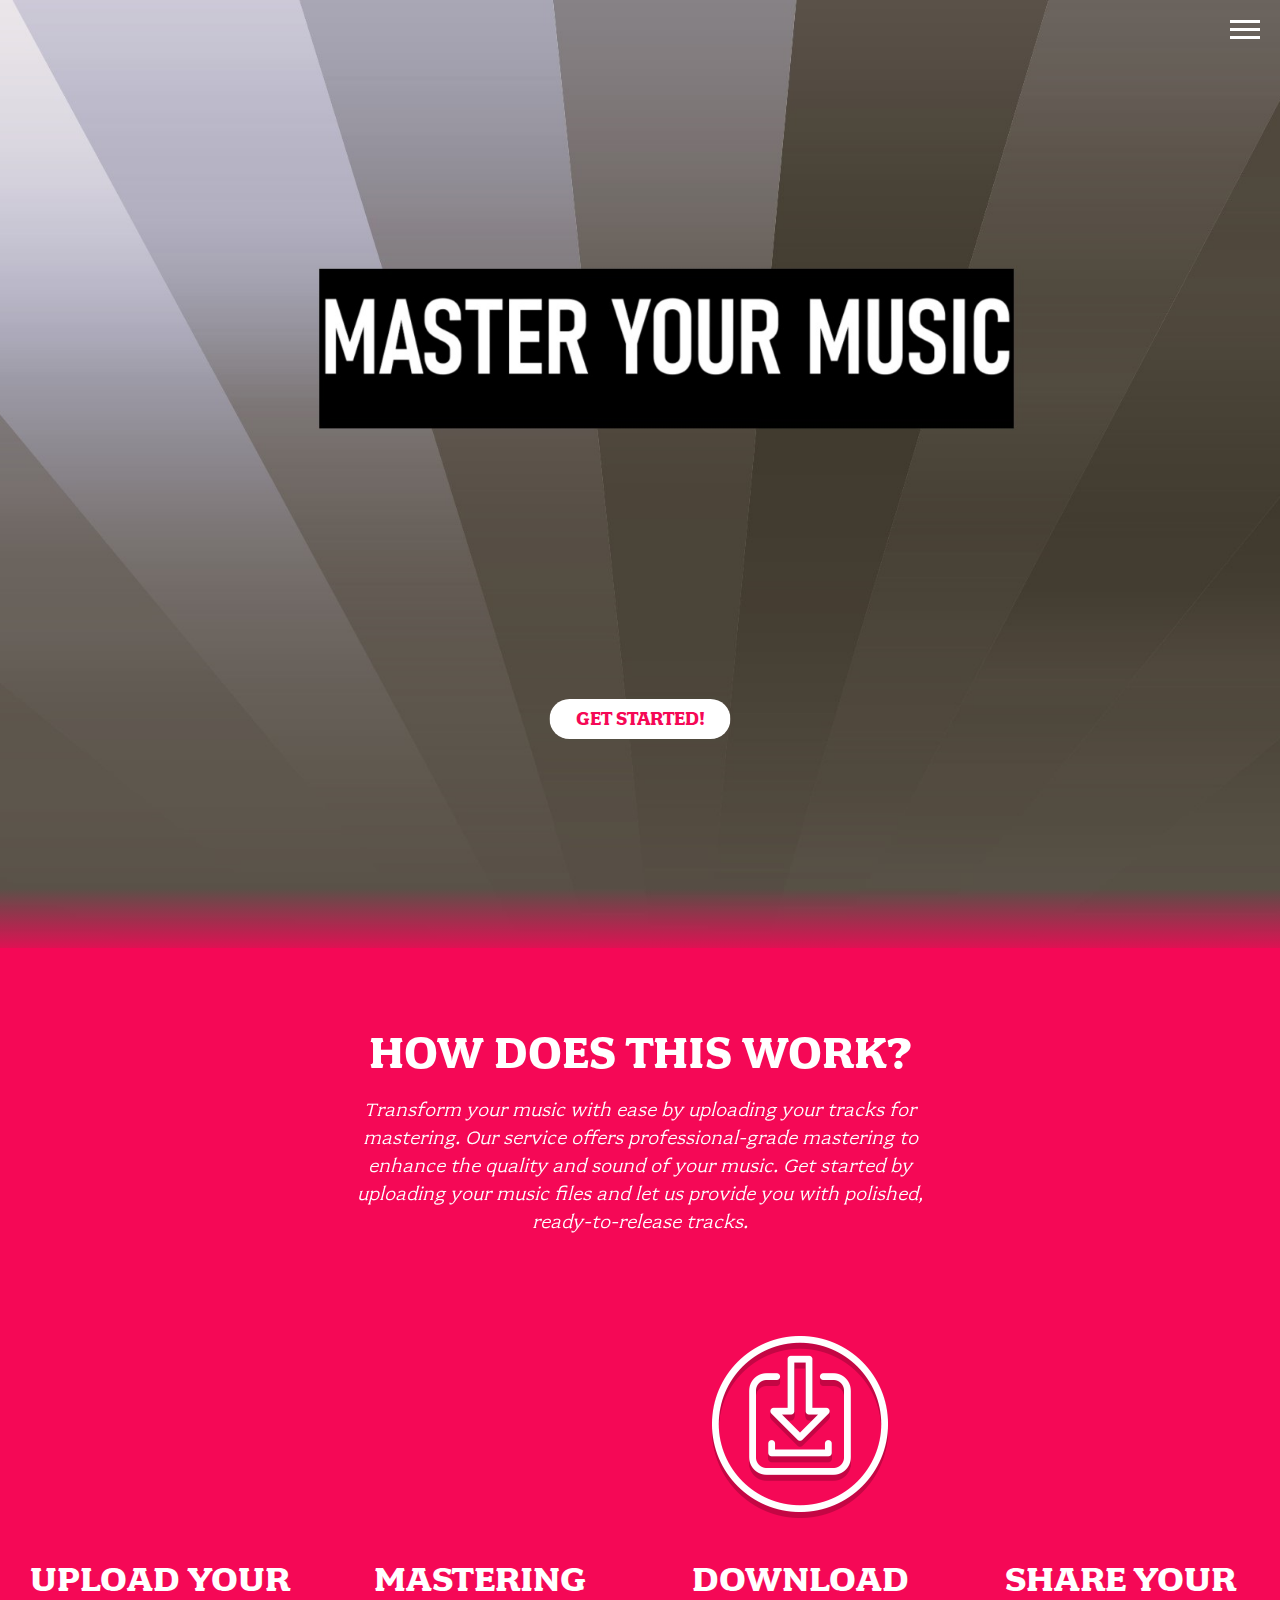
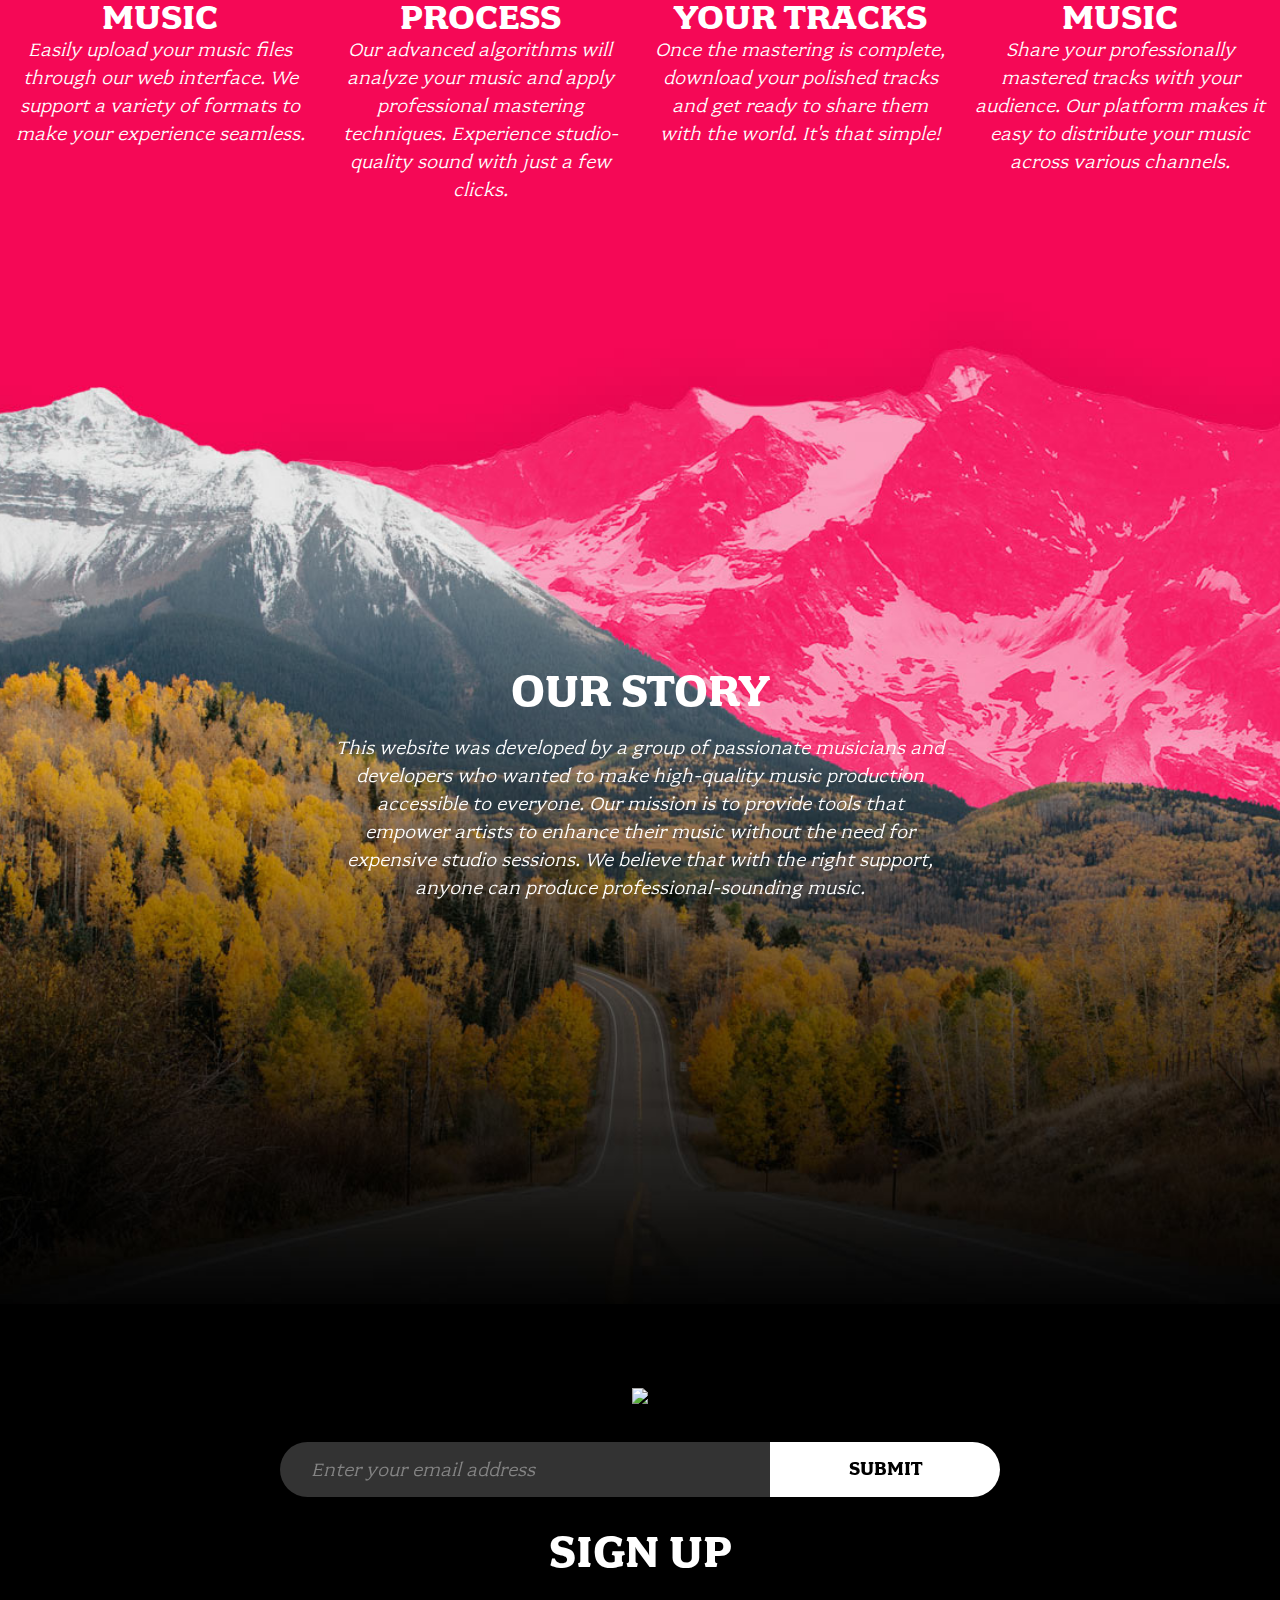
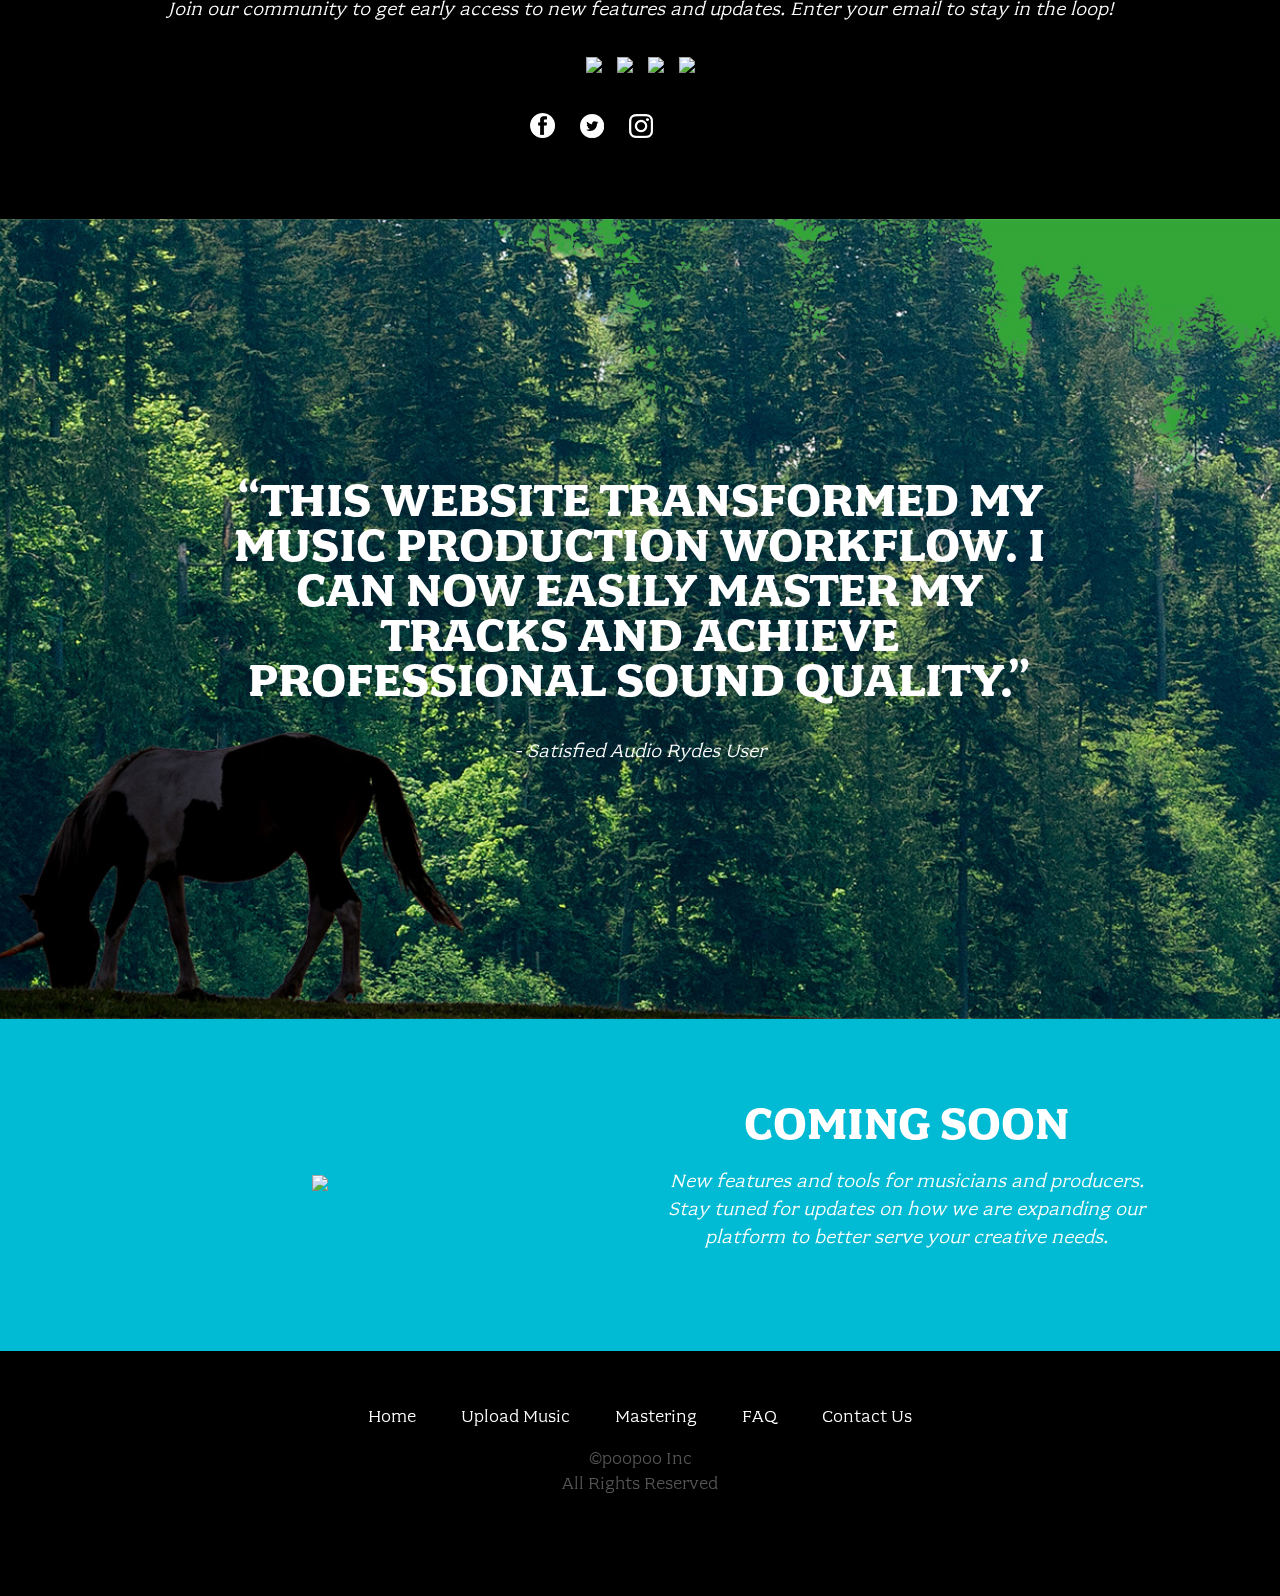
==== commit 779f2cb4: "styling landing page" ====
--- a/index.html
+++ b/index.html
@@ -2,9 +2,9 @@
 <html class="no-js" lang="">
 <head>
   <meta charset="utf-8">
-  <meta name="description" content="">
+  <meta name="description" content="Transform your music with our easy-to-use mastering service.">
   <meta name="viewport" content="width=device-width, initial-scale=1">
-  <title>Audio Rydes</title> <!-- Updated title -->
+  <title>Master Your Music</title>
 
   <link rel="stylesheet" href="css/font.css">
   <link rel="stylesheet" href="css/main.css">
@@ -14,25 +14,25 @@
 <body class="page-home">
 
   <header class="site-header">
-    <h1 class="title">Audio Rydes</h1> <!-- Updated brand name -->
+    <h1 class="title">Audio Rydes</h1> <!-- Keeping the brand name -->
     <nav class="site-nav">
       <ul>
         <li><a href="index.html">Home</a></li>
-        <li><a href="upload.html">Upload Music</a></li> <!-- New functionality -->
-        <li><a href="stems.html">View Stems</a></li> <!-- New functionality -->
+        <li><a href="upload.html">Upload Music</a></li> <!-- Updated to focus on music upload -->
+        <li><a href="mastering.html">Mastering</a></li> <!-- New page for mastering -->
         <li><a href="faq.html">FAQ</a></li>
-        <li><a href="contact.html">Contact Us</a></li> <!-- Updated from "Apply" -->
+        <li><a href="contact.html">Contact Us</a></li>
       </ul>
     </nav>
     <button type="button" class="btn-menu"><span>Menu</span></button>
-    <a class="home-button" href="/register.html">Get Started!</a> <!-- Updated button -->
+    <a class="home-button" href="/register.html">Get Started!</a>
   </header>
 
   <section class="home-about">
     <div class="row column large-9 xlarge-6 xxlarge-4">
       <h2 class="section-title">How Does This Work?</h2>
       <p class="content">
-        Welcome to Audio Rydes! Transform your music with ease by uploading your tracks and getting song stems in minutes. Our service allows you to extract instrumental, vocal, and other stems from your favorite songs, providing endless possibilities for remixing and creativity. Get started by uploading your music files and let us do the magic.
+        Transform your music with ease by uploading your tracks for mastering. Our service offers professional-grade mastering to enhance the quality and sound of your music. Get started by uploading your music files and let us provide you with polished, ready-to-release tracks.
       </p>
     </div>
 
@@ -46,22 +46,22 @@
 
       <div class="column">
         <div class="home-about-block">
-          <h3 class="title icon-process">Process and Extract</h3>
-          <p class="content">Our advanced algorithms will process your music and extract the stems you need. Whether it's vocals, drums, or any other element, we've got you covered.</p>
+          <h3 class="title icon-process">Mastering Process</h3>
+          <p class="content">Our advanced algorithms will analyze your music and apply professional mastering techniques. Experience studio-quality sound with just a few clicks.</p>
         </div>
       </div>
 
       <div class="column">
         <div class="home-about-block">
-          <h3 class="title icon-download">Download Your Stems</h3>
-          <p class="content">Once the processing is complete, download your extracted stems and start creating. It's that simple!</p>
+          <h3 class="title icon-download">Download Your Tracks</h3>
+          <p class="content">Once the mastering is complete, download your polished tracks and get ready to share them with the world. It's that simple!</p>
         </div>
       </div>
 
       <div class="column">
         <div class="home-about-block">
-          <h3 class="title icon-share">Share Your Creations</h3>
-          <p class="content">Share your new creations with the world. Our platform allows you to easily share your stems and remixes with your audience.</p>
+          <h3 class="title icon-share">Share Your Music</h3>
+          <p class="content">Share your professionally mastered tracks with your audience. Our platform makes it easy to distribute your music across various channels.</p>
         </div>
       </div>
     </div>
@@ -71,14 +71,14 @@
     <div class="row column large-9 xlarge-6 xxlarge-4">
       <h2 class="section-title">Our Story</h2>
       <p class="content">
-        Audio Rydes was founded by a group of passionate musicians and developers who wanted to make music production more accessible. Our mission is to provide tools that empower artists to experiment and create without limits. We believe that music is a universal language, and with the right tools, everyone can be a creator.
+        This website was developed by a group of passionate musicians and developers who wanted to make high-quality music production accessible to everyone. Our mission is to provide tools that empower artists to enhance their music without the need for expensive studio sessions. We believe that with the right support, anyone can produce professional-sounding music.
       </p>
     </div>
   </section>
 
   <section class="home-sign-up">
     <div class="row column">
-      <img class="icon-w" src="images/audio-logo.png"> <!-- Updated image -->
+      <img class="icon-w" src="images/audio-logo.png"> <!-- Updated logo -->
 
       <form onsubmit="javascript:void(0);">
         <input type="email" placeholder="Enter your email address">
@@ -92,7 +92,7 @@
       <div class="apps">
         <a class="app-icon" href=""><img src="images/audio-home-apple.png"></a>
         <a class="app-icon" href=""><img src="images/audio-home-google.png"></a>
-        <a class="app-icon" href=""><img src="images/audio-home-windows.png"></a> <!-- Updated app icons -->
+        <a class="app-icon" href=""><img src="images/audio-home-windows.png"></a>
         <a class="app-icon" href=""><img src="images/audio-home-linux.png"></a>
       </div>
 
@@ -100,7 +100,7 @@
         <a class="icon-fb" href="">Facebook</a>
         <a class="icon-tw" href="">Twitter</a>
         <a class="icon-ig" href="">Instagram</a>
-        <a class="icon-yt" href="">YouTube</a> <!-- Updated social media icons -->
+        <a class="icon-yt" href="">YouTube</a>
         <a class="icon-dc" href="">Discord</a>
       </div>
     </div>
@@ -110,7 +110,7 @@
     <div class="row column medium-8 xxlarge-6">
       <div class="quote-wrap">
         <div class="quote">
-          “Audio Rydes transformed my music production workflow. I can now easily extract and manipulate stems, opening up endless possibilities for remixing.”
+          “This website transformed my music production workflow. I can now easily master my tracks and achieve professional sound quality.”
         </div>
         <div class="quoter">- Satisfied Audio Rydes User</div>
       </div>
@@ -138,7 +138,7 @@
         <ul>
           <li><a href="index.html">Home</a></li>
           <li><a href="upload.html">Upload Music</a></li>
-          <li><a href="stems.html">View Stems</a></li>
+          <li><a href="mastering.html">Mastering</a></li> <!-- Updated footer link -->
           <li><a href="faq.html">FAQ</a></li>
           <li><a href="contact.html">Contact Us</a></li>
         </ul>
@@ -147,10 +147,15 @@
 
     <div class="row column">
       <div class="footer-legal">
-        &copy;Audio Rydes Inc<br>
+        &copy;poopoo Inc<br>
         All Rights Reserved
       </div>
     </div>
   </footer>
 
- 
+  <!-- Including the necessary scripts -->
+  <script src="js/vendor/jquery-3.1.0.js"></script>
+  <script src="js/vendor/bootstrap.min.js"></script>
+  <script src="js/main.js"></script> <!-- Updated JS file reference -->
+</body>
+</html>
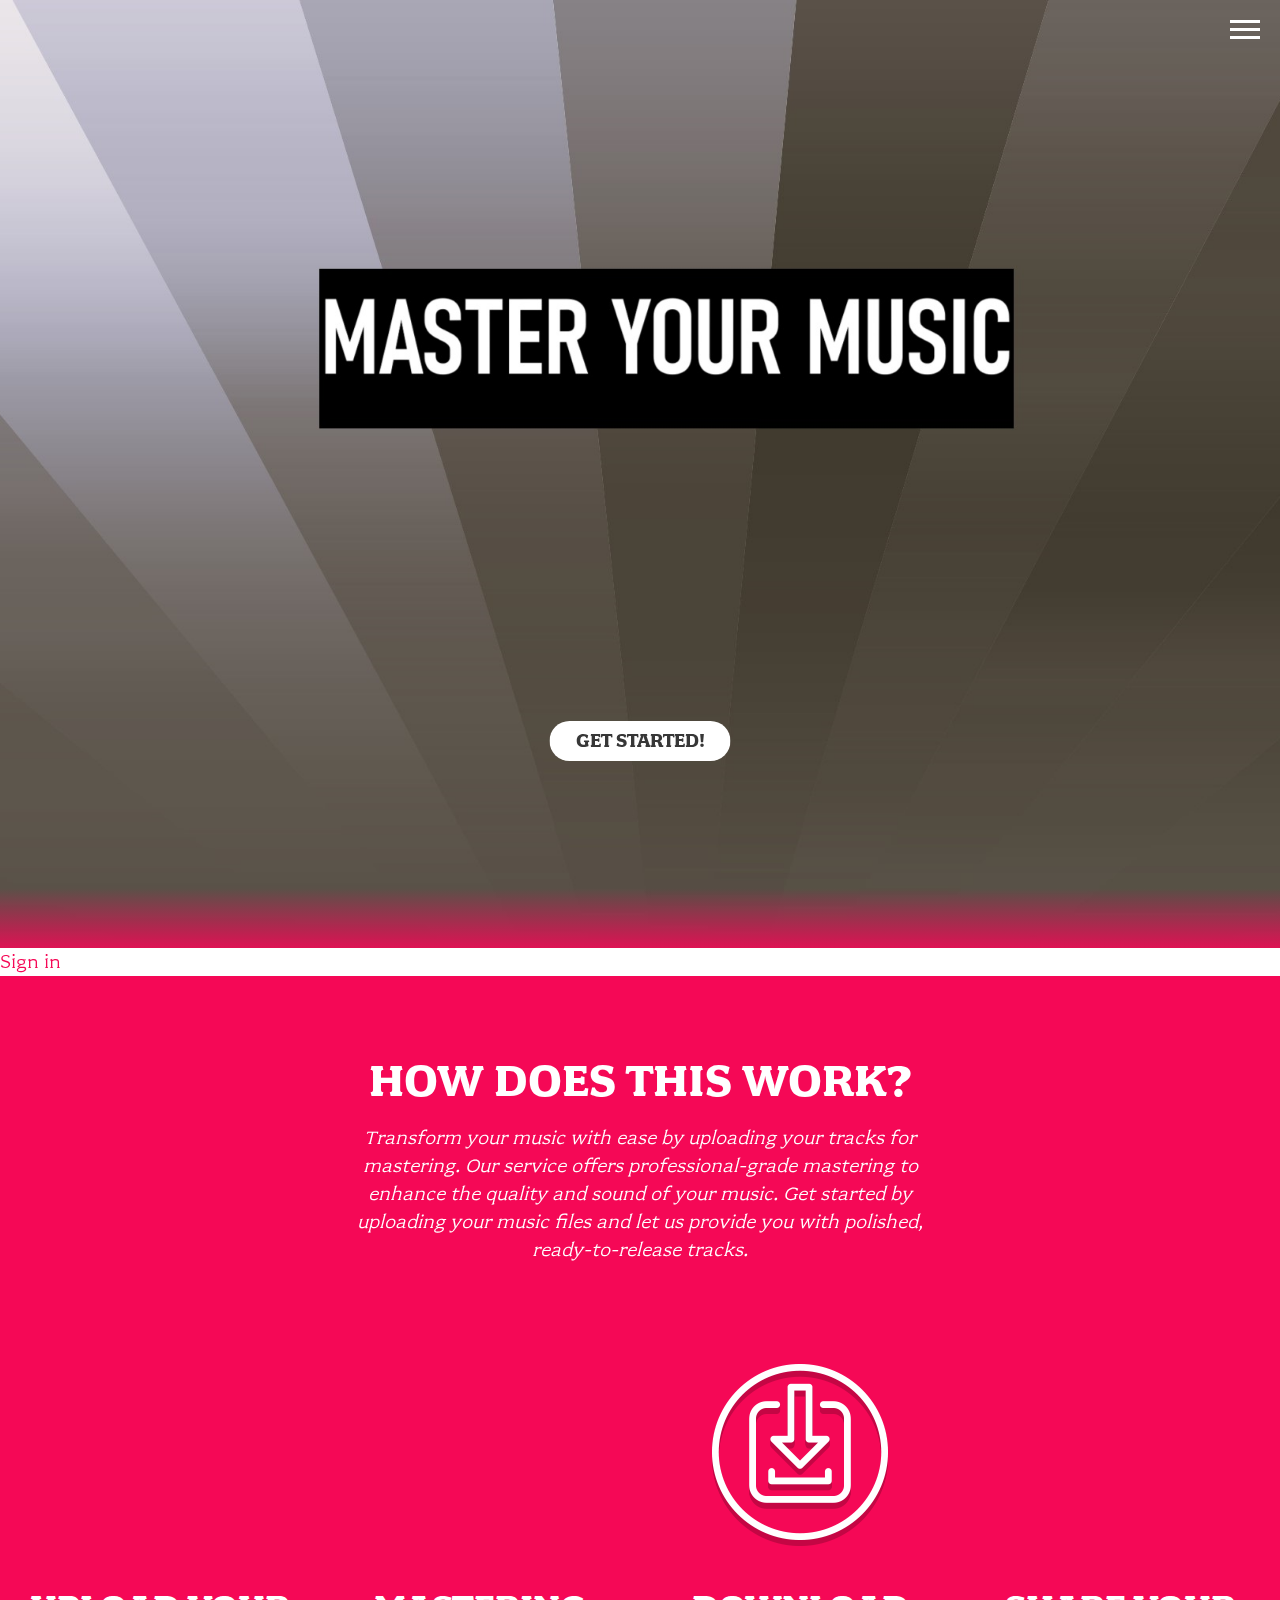
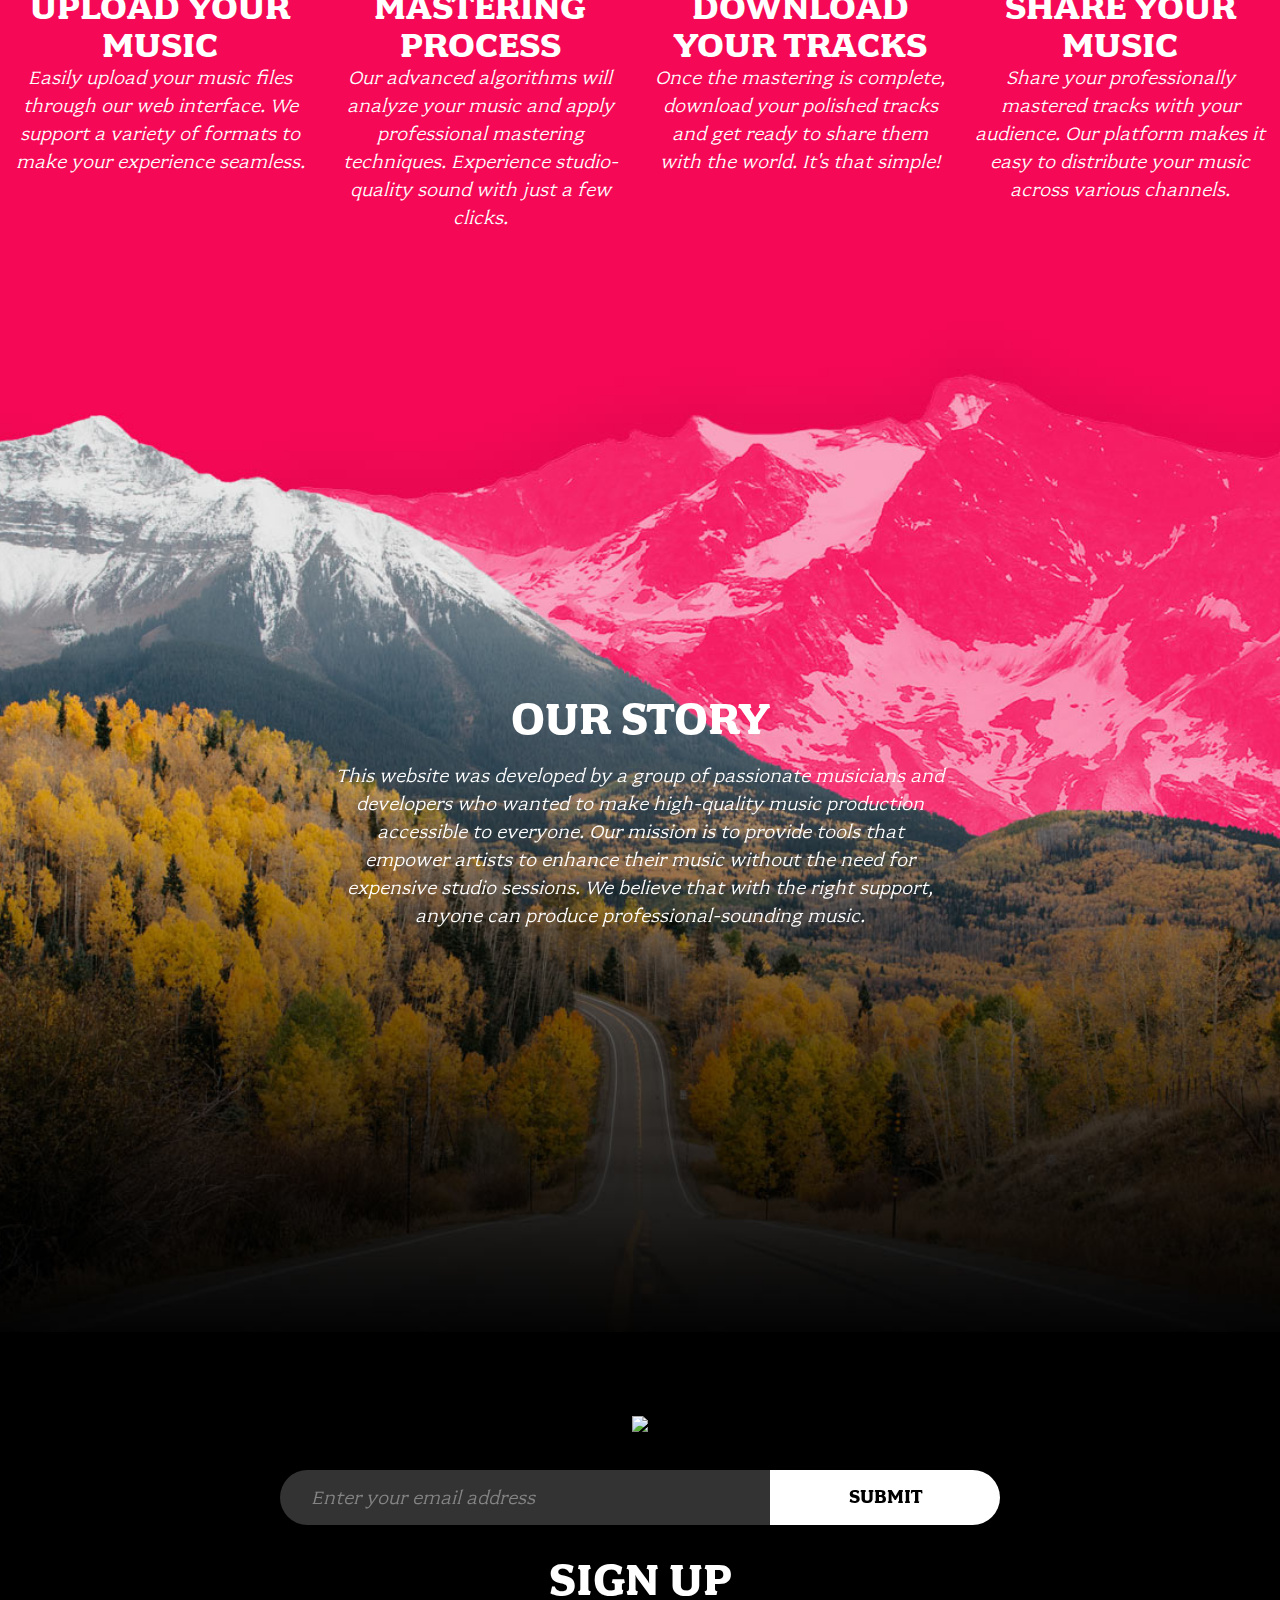
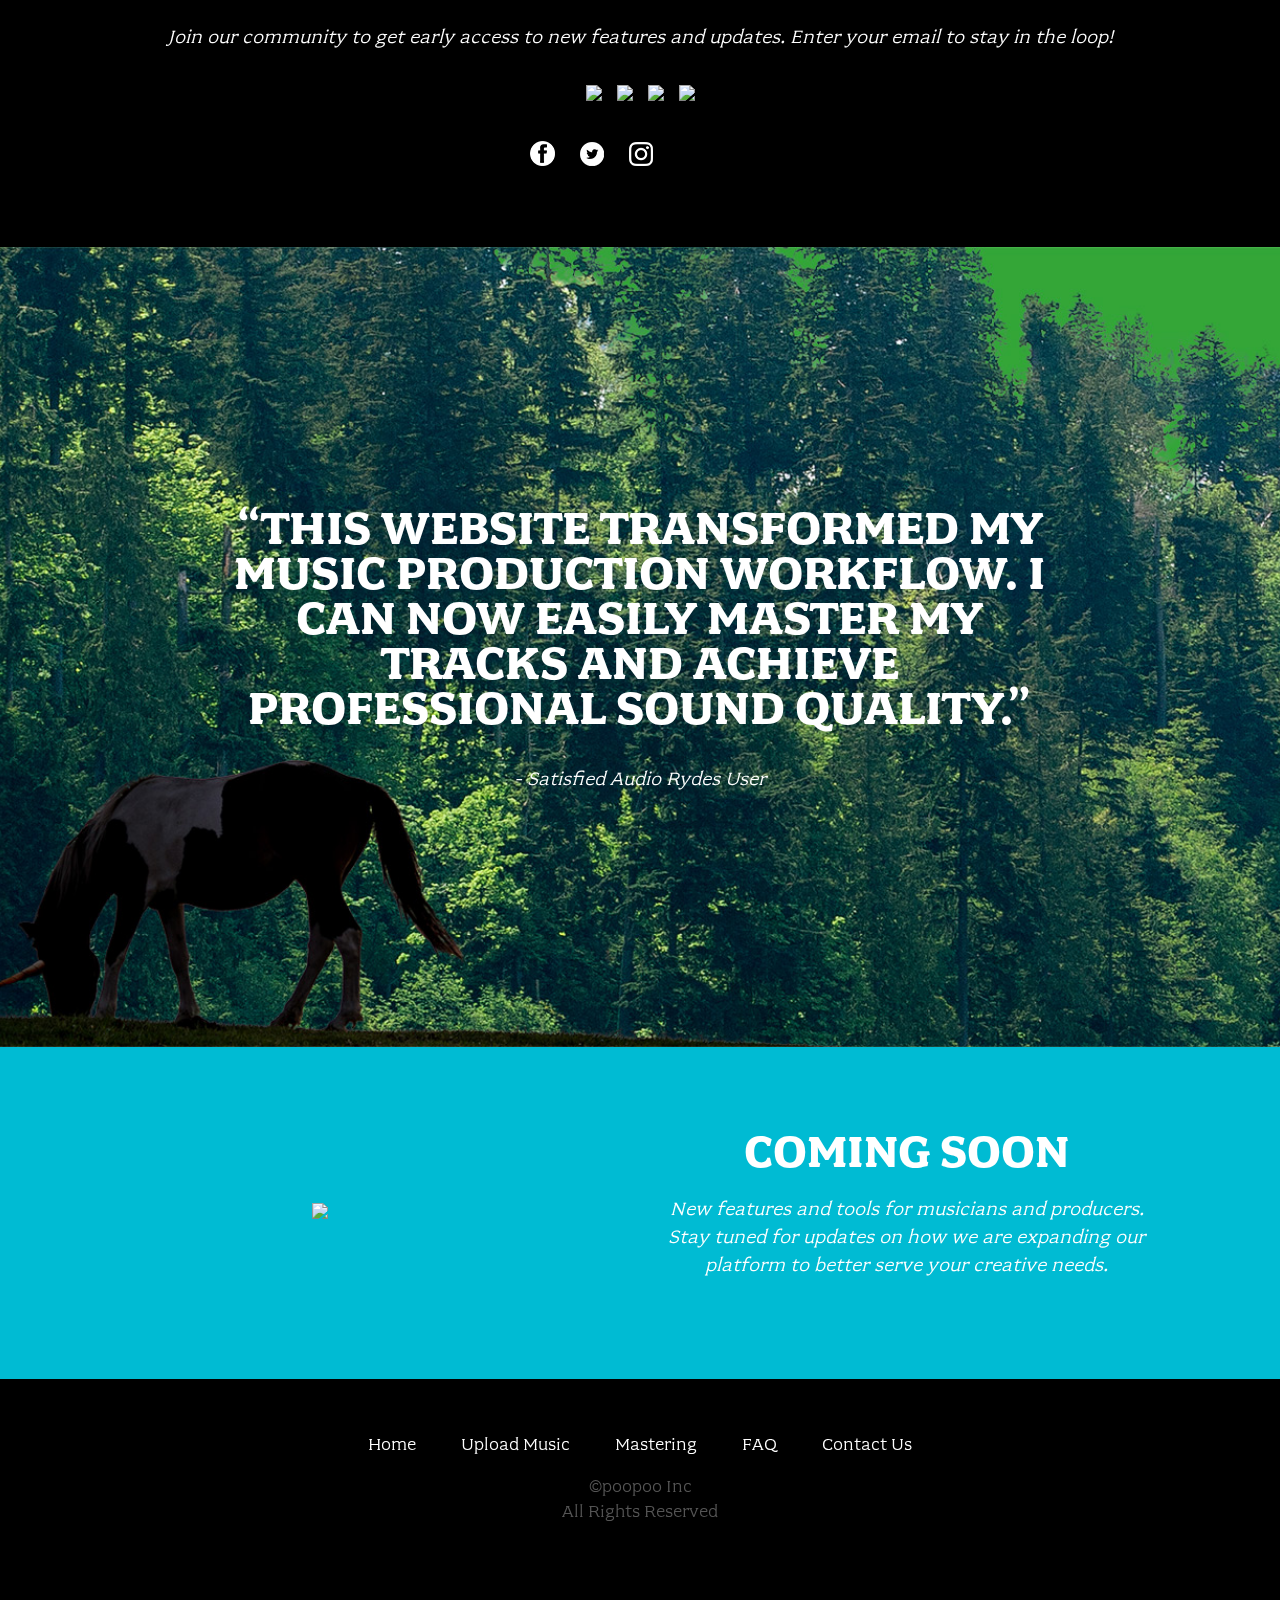
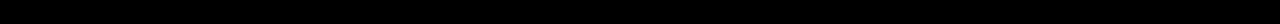
==== commit ad261f42: "updated styling" ====
--- a/index.html
+++ b/index.html
@@ -26,6 +26,7 @@
     </nav>
     <button type="button" class="btn-menu"><span>Menu</span></button>
     <a class="home-button" href="/register.html">Get Started!</a>
+    <a class="signin-button" href="/signin.html">Sign in</a>
   </header>
 
   <section class="home-about">
--- a/css/main.css
+++ b/css/main.css
@@ -1 +1 @@
-/*! normalize.css v4.2.0 | MIT License | github.com/necolas/normalize.css */html{font-family:sans-serif;line-height:1.15;-ms-text-size-adjust:100%;-webkit-text-size-adjust:100%}body{margin:0}article,aside,footer,header,nav,section{display:block}h1{font-size:2em;margin:.67em 0}figcaption,figure,main{display:block}figure{margin:1em 40px}hr{box-sizing:content-box;height:0;overflow:visible}pre{font-family:monospace,monospace;font-size:1em}a{background-color:transparent;-webkit-text-decoration-skip:objects}a:active,a:hover{outline-width:0}abbr[title]{border-bottom:none;text-decoration:underline;text-decoration:underline dotted}b,strong{font-weight:inherit;font-weight:bolder}code,kbd,samp{font-family:monospace,monospace;font-size:1em}dfn{font-style:italic}mark{background-color:#ff0;color:#000}small{font-size:80%}sub,sup{font-size:75%;line-height:0;position:relative;vertical-align:baseline}sub{bottom:-.25em}sup{top:-.5em}audio,video{display:inline-block}audio:not([controls]){display:none;height:0}img{border-style:none}svg:not(:root){overflow:hidden}button,input,optgroup,select,textarea{font:inherit;margin:0}optgroup{font-weight:700}button,input{overflow:visible}button,select{text-transform:none}[type=reset],[type=submit],button,html [type=button]{-webkit-appearance:button;cursor:pointer}[type=button]::-moz-focus-inner,[type=reset]::-moz-focus-inner,[type=submit]::-moz-focus-inner,button::-moz-focus-inner{border-style:none;padding:0}[type=button]:-moz-focusring,[type=reset]:-moz-focusring,[type=submit]:-moz-focusring,button:-moz-focusring{outline:1px dotted ButtonText}fieldset{border:1px solid silver;margin:0 2px;padding:.35em .625em .75em}legend{box-sizing:border-box;color:inherit;display:table;max-width:100%;padding:0;white-space:normal}progress{display:inline-block;vertical-align:baseline}textarea{overflow:auto}[type=checkbox],[type=radio]{box-sizing:border-box;padding:0}[type=number]::-webkit-inner-spin-button,[type=number]::-webkit-outer-spin-button{height:auto}[type=search]{-webkit-appearance:textfield;outline-offset:-2px}[type=search]::-webkit-search-cancel-button,[type=search]::-webkit-search-decoration{-webkit-appearance:none}::-webkit-file-upload-button{-webkit-appearance:button;font:inherit}details,menu{display:block}summary{display:list-item}canvas{display:inline-block}[hidden],template{display:none}.row{max-width:96.875rem;margin-left:auto;margin-right:auto}.row:after,.row:before{content:' ';display:table}.row:after{clear:both}.row.collapse>.column,.row.collapse>.columns{padding-left:0;padding-right:0}.row .row{max-width:none;margin-left:-.625rem;margin-right:-.625rem}@media screen and (min-width:40em){.row .row{margin-left:-.9375rem;margin-right:-.9375rem}}.row .row.collapse{margin-left:0;margin-right:0}.row.expanded{max-width:none}.row.expanded .row{margin-left:auto;margin-right:auto}.column,.columns{width:100%;float:left;padding-left:.625rem;padding-right:.625rem}@media screen and (min-width:40em){.column,.columns{padding-left:.9375rem;padding-right:.9375rem}}.column:last-child:not(:first-child),.columns:last-child:not(:first-child){float:right}.column.end:last-child:last-child,.end.columns:last-child:last-child{float:left}.column.row.row,.row.row.columns{float:none}.row .column.row.row,.row .row.row.columns{padding-left:0;padding-right:0;margin-left:0;margin-right:0}.small-1{width:8.3333333333%}.small-push-1{position:relative;left:8.3333333333%}.small-pull-1{position:relative;left:-8.3333333333%}.small-offset-0{margin-left:0}.small-2{width:16.6666666667%}.small-push-2{position:relative;left:16.6666666667%}.small-pull-2{position:relative;left:-16.6666666667%}.small-offset-1{margin-left:8.3333333333%}.small-3{width:25%}.small-push-3{position:relative;left:25%}.small-pull-3{position:relative;left:-25%}.small-offset-2{margin-left:16.6666666667%}.small-4{width:33.3333333333%}.small-push-4{position:relative;left:33.3333333333%}.small-pull-4{position:relative;left:-33.3333333333%}.small-offset-3{margin-left:25%}.small-5{width:41.6666666667%}.small-push-5{position:relative;left:41.6666666667%}.small-pull-5{position:relative;left:-41.6666666667%}.small-offset-4{margin-left:33.3333333333%}.small-6{width:50%}.small-push-6{position:relative;left:50%}.small-pull-6{position:relative;left:-50%}.small-offset-5{margin-left:41.6666666667%}.small-7{width:58.3333333333%}.small-push-7{position:relative;left:58.3333333333%}.small-pull-7{position:relative;left:-58.3333333333%}.small-offset-6{margin-left:50%}.small-8{width:66.6666666667%}.small-push-8{position:relative;left:66.6666666667%}.small-pull-8{position:relative;left:-66.6666666667%}.small-offset-7{margin-left:58.3333333333%}.small-9{width:75%}.small-push-9{position:relative;left:75%}.small-pull-9{position:relative;left:-75%}.small-offset-8{margin-left:66.6666666667%}.small-10{width:83.3333333333%}.small-push-10{position:relative;left:83.3333333333%}.small-pull-10{position:relative;left:-83.3333333333%}.small-offset-9{margin-left:75%}.small-11{width:91.6666666667%}.small-push-11{position:relative;left:91.6666666667%}.small-pull-11{position:relative;left:-91.6666666667%}.small-offset-10{margin-left:83.3333333333%}.small-12{width:100%}.small-offset-11{margin-left:91.6666666667%}.small-up-1>.column,.small-up-1>.columns{width:100%;float:left}.small-up-1>.column:nth-of-type(1n),.small-up-1>.columns:nth-of-type(1n){clear:none}.small-up-1>.column:nth-of-type(1n+1),.small-up-1>.columns:nth-of-type(1n+1){clear:both}.small-up-1>.column:last-child,.small-up-1>.columns:last-child{float:left}.small-up-2>.column,.small-up-2>.columns{width:50%;float:left}.small-up-2>.column:nth-of-type(1n),.small-up-2>.columns:nth-of-type(1n){clear:none}.small-up-2>.column:nth-of-type(2n+1),.small-up-2>.columns:nth-of-type(2n+1){clear:both}.small-up-2>.column:last-child,.small-up-2>.columns:last-child{float:left}.small-up-3>.column,.small-up-3>.columns{width:33.3333333333%;float:left}.small-up-3>.column:nth-of-type(1n),.small-up-3>.columns:nth-of-type(1n){clear:none}.small-up-3>.column:nth-of-type(3n+1),.small-up-3>.columns:nth-of-type(3n+1){clear:both}.small-up-3>.column:last-child,.small-up-3>.columns:last-child{float:left}.small-up-4>.column,.small-up-4>.columns{width:25%;float:left}.small-up-4>.column:nth-of-type(1n),.small-up-4>.columns:nth-of-type(1n){clear:none}.small-up-4>.column:nth-of-type(4n+1),.small-up-4>.columns:nth-of-type(4n+1){clear:both}.small-up-4>.column:last-child,.small-up-4>.columns:last-child{float:left}.small-up-5>.column,.small-up-5>.columns{width:20%;float:left}.small-up-5>.column:nth-of-type(1n),.small-up-5>.columns:nth-of-type(1n){clear:none}.small-up-5>.column:nth-of-type(5n+1),.small-up-5>.columns:nth-of-type(5n+1){clear:both}.small-up-5>.column:last-child,.small-up-5>.columns:last-child{float:left}.small-up-6>.column,.small-up-6>.columns{width:16.6666666667%;float:left}.small-up-6>.column:nth-of-type(1n),.small-up-6>.columns:nth-of-type(1n){clear:none}.small-up-6>.column:nth-of-type(6n+1),.small-up-6>.columns:nth-of-type(6n+1){clear:both}.small-up-6>.column:last-child,.small-up-6>.columns:last-child{float:left}.small-up-7>.column,.small-up-7>.columns{width:14.2857142857%;float:left}.small-up-7>.column:nth-of-type(1n),.small-up-7>.columns:nth-of-type(1n){clear:none}.small-up-7>.column:nth-of-type(7n+1),.small-up-7>.columns:nth-of-type(7n+1){clear:both}.small-up-7>.column:last-child,.small-up-7>.columns:last-child{float:left}.small-up-8>.column,.small-up-8>.columns{width:12.5%;float:left}.small-up-8>.column:nth-of-type(1n),.small-up-8>.columns:nth-of-type(1n){clear:none}.small-up-8>.column:nth-of-type(8n+1),.small-up-8>.columns:nth-of-type(8n+1){clear:both}.small-up-8>.column:last-child,.small-up-8>.columns:last-child{float:left}.small-collapse>.column,.small-collapse>.columns{padding-left:0;padding-right:0}.expanded.row .small-collapse.row,.small-collapse .row{margin-left:0;margin-right:0}.small-uncollapse>.column,.small-uncollapse>.columns{padding-left:.625rem;padding-right:.625rem}.small-centered{float:none;margin-left:auto;margin-right:auto}.small-pull-0,.small-push-0,.small-uncentered{position:static;margin-left:0;margin-right:0;float:left}@media screen and (min-width:40em){.medium-1{width:8.3333333333%}.medium-push-1{position:relative;left:8.3333333333%}.medium-pull-1{position:relative;left:-8.3333333333%}.medium-offset-0{margin-left:0}.medium-2{width:16.6666666667%}.medium-push-2{position:relative;left:16.6666666667%}.medium-pull-2{position:relative;left:-16.6666666667%}.medium-offset-1{margin-left:8.3333333333%}.medium-3{width:25%}.medium-push-3{position:relative;left:25%}.medium-pull-3{position:relative;left:-25%}.medium-offset-2{margin-left:16.6666666667%}.medium-4{width:33.3333333333%}.medium-push-4{position:relative;left:33.3333333333%}.medium-pull-4{position:relative;left:-33.3333333333%}.medium-offset-3{margin-left:25%}.medium-5{width:41.6666666667%}.medium-push-5{position:relative;left:41.6666666667%}.medium-pull-5{position:relative;left:-41.6666666667%}.medium-offset-4{margin-left:33.3333333333%}.medium-6{width:50%}.medium-push-6{position:relative;left:50%}.medium-pull-6{position:relative;left:-50%}.medium-offset-5{margin-left:41.6666666667%}.medium-7{width:58.3333333333%}.medium-push-7{position:relative;left:58.3333333333%}.medium-pull-7{position:relative;left:-58.3333333333%}.medium-offset-6{margin-left:50%}.medium-8{width:66.6666666667%}.medium-push-8{position:relative;left:66.6666666667%}.medium-pull-8{position:relative;left:-66.6666666667%}.medium-offset-7{margin-left:58.3333333333%}.medium-9{width:75%}.medium-push-9{position:relative;left:75%}.medium-pull-9{position:relative;left:-75%}.medium-offset-8{margin-left:66.6666666667%}.medium-10{width:83.3333333333%}.medium-push-10{position:relative;left:83.3333333333%}.medium-pull-10{position:relative;left:-83.3333333333%}.medium-offset-9{margin-left:75%}.medium-11{width:91.6666666667%}.medium-push-11{position:relative;left:91.6666666667%}.medium-pull-11{position:relative;left:-91.6666666667%}.medium-offset-10{margin-left:83.3333333333%}.medium-12{width:100%}.medium-offset-11{margin-left:91.6666666667%}.medium-up-1>.column,.medium-up-1>.columns{width:100%;float:left}.medium-up-1>.column:nth-of-type(1n),.medium-up-1>.columns:nth-of-type(1n){clear:none}.medium-up-1>.column:nth-of-type(1n+1),.medium-up-1>.columns:nth-of-type(1n+1){clear:both}.medium-up-1>.column:last-child,.medium-up-1>.columns:last-child{float:left}.medium-up-2>.column,.medium-up-2>.columns{width:50%;float:left}.medium-up-2>.column:nth-of-type(1n),.medium-up-2>.columns:nth-of-type(1n){clear:none}.medium-up-2>.column:nth-of-type(2n+1),.medium-up-2>.columns:nth-of-type(2n+1){clear:both}.medium-up-2>.column:last-child,.medium-up-2>.columns:last-child{float:left}.medium-up-3>.column,.medium-up-3>.columns{width:33.3333333333%;float:left}.medium-up-3>.column:nth-of-type(1n),.medium-up-3>.columns:nth-of-type(1n){clear:none}.medium-up-3>.column:nth-of-type(3n+1),.medium-up-3>.columns:nth-of-type(3n+1){clear:both}.medium-up-3>.column:last-child,.medium-up-3>.columns:last-child{float:left}.medium-up-4>.column,.medium-up-4>.columns{width:25%;float:left}.medium-up-4>.column:nth-of-type(1n),.medium-up-4>.columns:nth-of-type(1n){clear:none}.medium-up-4>.column:nth-of-type(4n+1),.medium-up-4>.columns:nth-of-type(4n+1){clear:both}.medium-up-4>.column:last-child,.medium-up-4>.columns:last-child{float:left}.medium-up-5>.column,.medium-up-5>.columns{width:20%;float:left}.medium-up-5>.column:nth-of-type(1n),.medium-up-5>.columns:nth-of-type(1n){clear:none}.medium-up-5>.column:nth-of-type(5n+1),.medium-up-5>.columns:nth-of-type(5n+1){clear:both}.medium-up-5>.column:last-child,.medium-up-5>.columns:last-child{float:left}.medium-up-6>.column,.medium-up-6>.columns{width:16.6666666667%;float:left}.medium-up-6>.column:nth-of-type(1n),.medium-up-6>.columns:nth-of-type(1n){clear:none}.medium-up-6>.column:nth-of-type(6n+1),.medium-up-6>.columns:nth-of-type(6n+1){clear:both}.medium-up-6>.column:last-child,.medium-up-6>.columns:last-child{float:left}.medium-up-7>.column,.medium-up-7>.columns{width:14.2857142857%;float:left}.medium-up-7>.column:nth-of-type(1n),.medium-up-7>.columns:nth-of-type(1n){clear:none}.medium-up-7>.column:nth-of-type(7n+1),.medium-up-7>.columns:nth-of-type(7n+1){clear:both}.medium-up-7>.column:last-child,.medium-up-7>.columns:last-child{float:left}.medium-up-8>.column,.medium-up-8>.columns{width:12.5%;float:left}.medium-up-8>.column:nth-of-type(1n),.medium-up-8>.columns:nth-of-type(1n){clear:none}.medium-up-8>.column:nth-of-type(8n+1),.medium-up-8>.columns:nth-of-type(8n+1){clear:both}.medium-up-8>.column:last-child,.medium-up-8>.columns:last-child{float:left}.medium-collapse>.column,.medium-collapse>.columns{padding-left:0;padding-right:0}.expanded.row .medium-collapse.row,.medium-collapse .row{margin-left:0;margin-right:0}.medium-uncollapse>.column,.medium-uncollapse>.columns{padding-left:.9375rem;padding-right:.9375rem}.medium-centered{float:none;margin-left:auto;margin-right:auto}.medium-pull-0,.medium-push-0,.medium-uncentered{position:static;margin-left:0;margin-right:0;float:left}}@media screen and (min-width:64em){.large-1{width:8.3333333333%}.large-push-1{position:relative;left:8.3333333333%}.large-pull-1{position:relative;left:-8.3333333333%}.large-offset-0{margin-left:0}.large-2{width:16.6666666667%}.large-push-2{position:relative;left:16.6666666667%}.large-pull-2{position:relative;left:-16.6666666667%}.large-offset-1{margin-left:8.3333333333%}.large-3{width:25%}.large-push-3{position:relative;left:25%}.large-pull-3{position:relative;left:-25%}.large-offset-2{margin-left:16.6666666667%}.large-4{width:33.3333333333%}.large-push-4{position:relative;left:33.3333333333%}.large-pull-4{position:relative;left:-33.3333333333%}.large-offset-3{margin-left:25%}.large-5{width:41.6666666667%}.large-push-5{position:relative;left:41.6666666667%}.large-pull-5{position:relative;left:-41.6666666667%}.large-offset-4{margin-left:33.3333333333%}.large-6{width:50%}.large-push-6{position:relative;left:50%}.large-pull-6{position:relative;left:-50%}.large-offset-5{margin-left:41.6666666667%}.large-7{width:58.3333333333%}.large-push-7{position:relative;left:58.3333333333%}.large-pull-7{position:relative;left:-58.3333333333%}.large-offset-6{margin-left:50%}.large-8{width:66.6666666667%}.large-push-8{position:relative;left:66.6666666667%}.large-pull-8{position:relative;left:-66.6666666667%}.large-offset-7{margin-left:58.3333333333%}.large-9{width:75%}.large-push-9{position:relative;left:75%}.large-pull-9{position:relative;left:-75%}.large-offset-8{margin-left:66.6666666667%}.large-10{width:83.3333333333%}.large-push-10{position:relative;left:83.3333333333%}.large-pull-10{position:relative;left:-83.3333333333%}.large-offset-9{margin-left:75%}.large-11{width:91.6666666667%}.large-push-11{position:relative;left:91.6666666667%}.large-pull-11{position:relative;left:-91.6666666667%}.large-offset-10{margin-left:83.3333333333%}.large-12{width:100%}.large-offset-11{margin-left:91.6666666667%}.large-up-1>.column,.large-up-1>.columns{width:100%;float:left}.large-up-1>.column:nth-of-type(1n),.large-up-1>.columns:nth-of-type(1n){clear:none}.large-up-1>.column:nth-of-type(1n+1),.large-up-1>.columns:nth-of-type(1n+1){clear:both}.large-up-1>.column:last-child,.large-up-1>.columns:last-child{float:left}.large-up-2>.column,.large-up-2>.columns{width:50%;float:left}.large-up-2>.column:nth-of-type(1n),.large-up-2>.columns:nth-of-type(1n){clear:none}.large-up-2>.column:nth-of-type(2n+1),.large-up-2>.columns:nth-of-type(2n+1){clear:both}.large-up-2>.column:last-child,.large-up-2>.columns:last-child{float:left}.large-up-3>.column,.large-up-3>.columns{width:33.3333333333%;float:left}.large-up-3>.column:nth-of-type(1n),.large-up-3>.columns:nth-of-type(1n){clear:none}.large-up-3>.column:nth-of-type(3n+1),.large-up-3>.columns:nth-of-type(3n+1){clear:both}.large-up-3>.column:last-child,.large-up-3>.columns:last-child{float:left}.large-up-4>.column,.large-up-4>.columns{width:25%;float:left}.large-up-4>.column:nth-of-type(1n),.large-up-4>.columns:nth-of-type(1n){clear:none}.large-up-4>.column:nth-of-type(4n+1),.large-up-4>.columns:nth-of-type(4n+1){clear:both}.large-up-4>.column:last-child,.large-up-4>.columns:last-child{float:left}.large-up-5>.column,.large-up-5>.columns{width:20%;float:left}.large-up-5>.column:nth-of-type(1n),.large-up-5>.columns:nth-of-type(1n){clear:none}.large-up-5>.column:nth-of-type(5n+1),.large-up-5>.columns:nth-of-type(5n+1){clear:both}.large-up-5>.column:last-child,.large-up-5>.columns:last-child{float:left}.large-up-6>.column,.large-up-6>.columns{width:16.6666666667%;float:left}.large-up-6>.column:nth-of-type(1n),.large-up-6>.columns:nth-of-type(1n){clear:none}.large-up-6>.column:nth-of-type(6n+1),.large-up-6>.columns:nth-of-type(6n+1){clear:both}.large-up-6>.column:last-child,.large-up-6>.columns:last-child{float:left}.large-up-7>.column,.large-up-7>.columns{width:14.2857142857%;float:left}.large-up-7>.column:nth-of-type(1n),.large-up-7>.columns:nth-of-type(1n){clear:none}.large-up-7>.column:nth-of-type(7n+1),.large-up-7>.columns:nth-of-type(7n+1){clear:both}.large-up-7>.column:last-child,.large-up-7>.columns:last-child{float:left}.large-up-8>.column,.large-up-8>.columns{width:12.5%;float:left}.large-up-8>.column:nth-of-type(1n),.large-up-8>.columns:nth-of-type(1n){clear:none}.large-up-8>.column:nth-of-type(8n+1),.large-up-8>.columns:nth-of-type(8n+1){clear:both}.large-up-8>.column:last-child,.large-up-8>.columns:last-child{float:left}.large-collapse>.column,.large-collapse>.columns{padding-left:0;padding-right:0}.expanded.row .large-collapse.row,.large-collapse .row{margin-left:0;margin-right:0}.large-uncollapse>.column,.large-uncollapse>.columns{padding-left:.9375rem;padding-right:.9375rem}.large-centered{float:none;margin-left:auto;margin-right:auto}.large-pull-0,.large-push-0,.large-uncentered{position:static;margin-left:0;margin-right:0;float:left}}@media screen and (min-width:75em){.xlarge-1{width:8.3333333333%}.xlarge-push-1{position:relative;left:8.3333333333%}.xlarge-pull-1{position:relative;left:-8.3333333333%}.xlarge-offset-0{margin-left:0}.xlarge-2{width:16.6666666667%}.xlarge-push-2{position:relative;left:16.6666666667%}.xlarge-pull-2{position:relative;left:-16.6666666667%}.xlarge-offset-1{margin-left:8.3333333333%}.xlarge-3{width:25%}.xlarge-push-3{position:relative;left:25%}.xlarge-pull-3{position:relative;left:-25%}.xlarge-offset-2{margin-left:16.6666666667%}.xlarge-4{width:33.3333333333%}.xlarge-push-4{position:relative;left:33.3333333333%}.xlarge-pull-4{position:relative;left:-33.3333333333%}.xlarge-offset-3{margin-left:25%}.xlarge-5{width:41.6666666667%}.xlarge-push-5{position:relative;left:41.6666666667%}.xlarge-pull-5{position:relative;left:-41.6666666667%}.xlarge-offset-4{margin-left:33.3333333333%}.xlarge-6{width:50%}.xlarge-push-6{position:relative;left:50%}.xlarge-pull-6{position:relative;left:-50%}.xlarge-offset-5{margin-left:41.6666666667%}.xlarge-7{width:58.3333333333%}.xlarge-push-7{position:relative;left:58.3333333333%}.xlarge-pull-7{position:relative;left:-58.3333333333%}.xlarge-offset-6{margin-left:50%}.xlarge-8{width:66.6666666667%}.xlarge-push-8{position:relative;left:66.6666666667%}.xlarge-pull-8{position:relative;left:-66.6666666667%}.xlarge-offset-7{margin-left:58.3333333333%}.xlarge-9{width:75%}.xlarge-push-9{position:relative;left:75%}.xlarge-pull-9{position:relative;left:-75%}.xlarge-offset-8{margin-left:66.6666666667%}.xlarge-10{width:83.3333333333%}.xlarge-push-10{position:relative;left:83.3333333333%}.xlarge-pull-10{position:relative;left:-83.3333333333%}.xlarge-offset-9{margin-left:75%}.xlarge-11{width:91.6666666667%}.xlarge-push-11{position:relative;left:91.6666666667%}.xlarge-pull-11{position:relative;left:-91.6666666667%}.xlarge-offset-10{margin-left:83.3333333333%}.xlarge-12{width:100%}.xlarge-offset-11{margin-left:91.6666666667%}.xlarge-up-1>.column,.xlarge-up-1>.columns{width:100%;float:left}.xlarge-up-1>.column:nth-of-type(1n),.xlarge-up-1>.columns:nth-of-type(1n){clear:none}.xlarge-up-1>.column:nth-of-type(1n+1),.xlarge-up-1>.columns:nth-of-type(1n+1){clear:both}.xlarge-up-1>.column:last-child,.xlarge-up-1>.columns:last-child{float:left}.xlarge-up-2>.column,.xlarge-up-2>.columns{width:50%;float:left}.xlarge-up-2>.column:nth-of-type(1n),.xlarge-up-2>.columns:nth-of-type(1n){clear:none}.xlarge-up-2>.column:nth-of-type(2n+1),.xlarge-up-2>.columns:nth-of-type(2n+1){clear:both}.xlarge-up-2>.column:last-child,.xlarge-up-2>.columns:last-child{float:left}.xlarge-up-3>.column,.xlarge-up-3>.columns{width:33.3333333333%;float:left}.xlarge-up-3>.column:nth-of-type(1n),.xlarge-up-3>.columns:nth-of-type(1n){clear:none}.xlarge-up-3>.column:nth-of-type(3n+1),.xlarge-up-3>.columns:nth-of-type(3n+1){clear:both}.xlarge-up-3>.column:last-child,.xlarge-up-3>.columns:last-child{float:left}.xlarge-up-4>.column,.xlarge-up-4>.columns{width:25%;float:left}.xlarge-up-4>.column:nth-of-type(1n),.xlarge-up-4>.columns:nth-of-type(1n){clear:none}.xlarge-up-4>.column:nth-of-type(4n+1),.xlarge-up-4>.columns:nth-of-type(4n+1){clear:both}.xlarge-up-4>.column:last-child,.xlarge-up-4>.columns:last-child{float:left}.xlarge-up-5>.column,.xlarge-up-5>.columns{width:20%;float:left}.xlarge-up-5>.column:nth-of-type(1n),.xlarge-up-5>.columns:nth-of-type(1n){clear:none}.xlarge-up-5>.column:nth-of-type(5n+1),.xlarge-up-5>.columns:nth-of-type(5n+1){clear:both}.xlarge-up-5>.column:last-child,.xlarge-up-5>.columns:last-child{float:left}.xlarge-up-6>.column,.xlarge-up-6>.columns{width:16.6666666667%;float:left}.xlarge-up-6>.column:nth-of-type(1n),.xlarge-up-6>.columns:nth-of-type(1n){clear:none}.xlarge-up-6>.column:nth-of-type(6n+1),.xlarge-up-6>.columns:nth-of-type(6n+1){clear:both}.xlarge-up-6>.column:last-child,.xlarge-up-6>.columns:last-child{float:left}.xlarge-up-7>.column,.xlarge-up-7>.columns{width:14.2857142857%;float:left}.xlarge-up-7>.column:nth-of-type(1n),.xlarge-up-7>.columns:nth-of-type(1n){clear:none}.xlarge-up-7>.column:nth-of-type(7n+1),.xlarge-up-7>.columns:nth-of-type(7n+1){clear:both}.xlarge-up-7>.column:last-child,.xlarge-up-7>.columns:last-child{float:left}.xlarge-up-8>.column,.xlarge-up-8>.columns{width:12.5%;float:left}.xlarge-up-8>.column:nth-of-type(1n),.xlarge-up-8>.columns:nth-of-type(1n){clear:none}.xlarge-up-8>.column:nth-of-type(8n+1),.xlarge-up-8>.columns:nth-of-type(8n+1){clear:both}.xlarge-up-8>.column:last-child,.xlarge-up-8>.columns:last-child{float:left}.xlarge-collapse>.column,.xlarge-collapse>.columns{padding-left:0;padding-right:0}.expanded.row .xlarge-collapse.row,.xlarge-collapse .row{margin-left:0;margin-right:0}.xlarge-uncollapse>.column,.xlarge-uncollapse>.columns{padding-left:.9375rem;padding-right:.9375rem}.xlarge-centered{float:none;margin-left:auto;margin-right:auto}.xlarge-pull-0,.xlarge-push-0,.xlarge-uncentered{position:static;margin-left:0;margin-right:0;float:left}}@media screen and (min-width:90em){.xxlarge-1{width:8.3333333333%}.xxlarge-push-1{position:relative;left:8.3333333333%}.xxlarge-pull-1{position:relative;left:-8.3333333333%}.xxlarge-offset-0{margin-left:0}.xxlarge-2{width:16.6666666667%}.xxlarge-push-2{position:relative;left:16.6666666667%}.xxlarge-pull-2{position:relative;left:-16.6666666667%}.xxlarge-offset-1{margin-left:8.3333333333%}.xxlarge-3{width:25%}.xxlarge-push-3{position:relative;left:25%}.xxlarge-pull-3{position:relative;left:-25%}.xxlarge-offset-2{margin-left:16.6666666667%}.xxlarge-4{width:33.3333333333%}.xxlarge-push-4{position:relative;left:33.3333333333%}.xxlarge-pull-4{position:relative;left:-33.3333333333%}.xxlarge-offset-3{margin-left:25%}.xxlarge-5{width:41.6666666667%}.xxlarge-push-5{position:relative;left:41.6666666667%}.xxlarge-pull-5{position:relative;left:-41.6666666667%}.xxlarge-offset-4{margin-left:33.3333333333%}.xxlarge-6{width:50%}.xxlarge-push-6{position:relative;left:50%}.xxlarge-pull-6{position:relative;left:-50%}.xxlarge-offset-5{margin-left:41.6666666667%}.xxlarge-7{width:58.3333333333%}.xxlarge-push-7{position:relative;left:58.3333333333%}.xxlarge-pull-7{position:relative;left:-58.3333333333%}.xxlarge-offset-6{margin-left:50%}.xxlarge-8{width:66.6666666667%}.xxlarge-push-8{position:relative;left:66.6666666667%}.xxlarge-pull-8{position:relative;left:-66.6666666667%}.xxlarge-offset-7{margin-left:58.3333333333%}.xxlarge-9{width:75%}.xxlarge-push-9{position:relative;left:75%}.xxlarge-pull-9{position:relative;left:-75%}.xxlarge-offset-8{margin-left:66.6666666667%}.xxlarge-10{width:83.3333333333%}.xxlarge-push-10{position:relative;left:83.3333333333%}.xxlarge-pull-10{position:relative;left:-83.3333333333%}.xxlarge-offset-9{margin-left:75%}.xxlarge-11{width:91.6666666667%}.xxlarge-push-11{position:relative;left:91.6666666667%}.xxlarge-pull-11{position:relative;left:-91.6666666667%}.xxlarge-offset-10{margin-left:83.3333333333%}.xxlarge-12{width:100%}.xxlarge-offset-11{margin-left:91.6666666667%}.xxlarge-up-1>.column,.xxlarge-up-1>.columns{width:100%;float:left}.xxlarge-up-1>.column:nth-of-type(1n),.xxlarge-up-1>.columns:nth-of-type(1n){clear:none}.xxlarge-up-1>.column:nth-of-type(1n+1),.xxlarge-up-1>.columns:nth-of-type(1n+1){clear:both}.xxlarge-up-1>.column:last-child,.xxlarge-up-1>.columns:last-child{float:left}.xxlarge-up-2>.column,.xxlarge-up-2>.columns{width:50%;float:left}.xxlarge-up-2>.column:nth-of-type(1n),.xxlarge-up-2>.columns:nth-of-type(1n){clear:none}.xxlarge-up-2>.column:nth-of-type(2n+1),.xxlarge-up-2>.columns:nth-of-type(2n+1){clear:both}.xxlarge-up-2>.column:last-child,.xxlarge-up-2>.columns:last-child{float:left}.xxlarge-up-3>.column,.xxlarge-up-3>.columns{width:33.3333333333%;float:left}.xxlarge-up-3>.column:nth-of-type(1n),.xxlarge-up-3>.columns:nth-of-type(1n){clear:none}.xxlarge-up-3>.column:nth-of-type(3n+1),.xxlarge-up-3>.columns:nth-of-type(3n+1){clear:both}.xxlarge-up-3>.column:last-child,.xxlarge-up-3>.columns:last-child{float:left}.xxlarge-up-4>.column,.xxlarge-up-4>.columns{width:25%;float:left}.xxlarge-up-4>.column:nth-of-type(1n),.xxlarge-up-4>.columns:nth-of-type(1n){clear:none}.xxlarge-up-4>.column:nth-of-type(4n+1),.xxlarge-up-4>.columns:nth-of-type(4n+1){clear:both}.xxlarge-up-4>.column:last-child,.xxlarge-up-4>.columns:last-child{float:left}.xxlarge-up-5>.column,.xxlarge-up-5>.columns{width:20%;float:left}.xxlarge-up-5>.column:nth-of-type(1n),.xxlarge-up-5>.columns:nth-of-type(1n){clear:none}.xxlarge-up-5>.column:nth-of-type(5n+1),.xxlarge-up-5>.columns:nth-of-type(5n+1){clear:both}.xxlarge-up-5>.column:last-child,.xxlarge-up-5>.columns:last-child{float:left}.xxlarge-up-6>.column,.xxlarge-up-6>.columns{width:16.6666666667%;float:left}.xxlarge-up-6>.column:nth-of-type(1n),.xxlarge-up-6>.columns:nth-of-type(1n){clear:none}.xxlarge-up-6>.column:nth-of-type(6n+1),.xxlarge-up-6>.columns:nth-of-type(6n+1){clear:both}.xxlarge-up-6>.column:last-child,.xxlarge-up-6>.columns:last-child{float:left}.xxlarge-up-7>.column,.xxlarge-up-7>.columns{width:14.2857142857%;float:left}.xxlarge-up-7>.column:nth-of-type(1n),.xxlarge-up-7>.columns:nth-of-type(1n){clear:none}.xxlarge-up-7>.column:nth-of-type(7n+1),.xxlarge-up-7>.columns:nth-of-type(7n+1){clear:both}.xxlarge-up-7>.column:last-child,.xxlarge-up-7>.columns:last-child{float:left}.xxlarge-up-8>.column,.xxlarge-up-8>.columns{width:12.5%;float:left}.xxlarge-up-8>.column:nth-of-type(1n),.xxlarge-up-8>.columns:nth-of-type(1n){clear:none}.xxlarge-up-8>.column:nth-of-type(8n+1),.xxlarge-up-8>.columns:nth-of-type(8n+1){clear:both}.xxlarge-up-8>.column:last-child,.xxlarge-up-8>.columns:last-child{float:left}.xxlarge-collapse>.column,.xxlarge-collapse>.columns{padding-left:0;padding-right:0}.expanded.row .xxlarge-collapse.row,.xxlarge-collapse .row{margin-left:0;margin-right:0}.xxlarge-uncollapse>.column,.xxlarge-uncollapse>.columns{padding-left:.9375rem;padding-right:.9375rem}.xxlarge-centered{float:none;margin-left:auto;margin-right:auto}.xxlarge-pull-0,.xxlarge-push-0,.xxlarge-uncentered{position:static;margin-left:0;margin-right:0;float:left}}.footer-nav ul,.site-nav ul{margin:0;padding:0;list-style:none}*,:after,:before{box-sizing:border-box}html{line-height:1.4}html.menu-opened{overflow:hidden}body{font-family:fairplex-wide,serif;font-size:125%;-webkit-font-smoothing:antialiased;-moz-osx-font-smoothing:grayscale}h1,h2,h3,h4,h5{line-height:1;margin:0 0 .9375rem;text-transform:uppercase;font-size:1.5rem}@media screen and (min-width:40em){h1,h2,h3,h4,h5{font-size:2.25rem}}@media screen and (min-width:64em){h1,h2,h3,h4,h5{font-size:3rem}}::-webkit-input-placeholder{color:hsla(0,0%,100%,.4);font-style:italic}::-moz-placeholder{color:hsla(0,0%,100%,.4);font-style:italic}:-ms-input-placeholder{color:hsla(0,0%,100%,.4);font-style:italic}a{color:#f50856;text-decoration:none}img{max-width:100%}.content{font-style:italic}.site-nav{background:url(../images/star-pattern.png) 50% hsla(0,0%,100%,.2);-webkit-box-align:center;-ms-flex-align:center;align-items:center;display:-webkit-box;display:-ms-flexbox;display:flex;-webkit-box-pack:center;-ms-flex-pack:center;justify-content:center;text-align:center;position:fixed;top:0;left:0;opacity:0;height:100vh;width:100%;z-index:-1;-webkit-transition:all .2s ease-in-out;transition:all .2s ease-in-out}.menu-opened .site-nav{opacity:1;z-index:100}.site-nav li{margin:.9375rem 0}.site-nav a{color:#000;font-weight:700}.site-nav a:hover{color:#f50856}@media screen and (min-width:40em){.site-nav a{font-size:2.5rem}}@media screen and (min-width:64em){.site-nav a{font-size:3.125rem}}.btn-menu{background:none;width:30px;height:19px;-webkit-appearance:none;-moz-appearance:none;appearance:none;border:none;cursor:pointer;outline:none;position:absolute;padding:0;right:1.25rem;top:1.25rem;z-index:200;text-indent:-999em}.btn-menu span,.btn-menu span:after,.btn-menu span:before{cursor:pointer;width:30px;height:3px}.btn-menu span{display:block;position:relative;background:#fff;-webkit-transition:all 0ms .3s;transition:all 0ms .3s}.btn-menu span:before{bottom:8px;-webkit-transition:bottom .3s cubic-bezier(.23,1,.32,1) .3s,-webkit-transform .3s cubic-bezier(.23,1,.32,1);transition:bottom .3s cubic-bezier(.23,1,.32,1) .3s,-webkit-transform .3s cubic-bezier(.23,1,.32,1);transition:bottom .3s cubic-bezier(.23,1,.32,1) .3s,transform .3s cubic-bezier(.23,1,.32,1);transition:bottom .3s cubic-bezier(.23,1,.32,1) .3s,transform .3s cubic-bezier(.23,1,.32,1),-webkit-transform .3s cubic-bezier(.23,1,.32,1)}.btn-menu span:after,.btn-menu span:before{content:"";position:absolute;left:0;background:#fff}.btn-menu span:after{top:8px;-webkit-transition:top .3s cubic-bezier(.23,1,.32,1) .3s,-webkit-transform .3s cubic-bezier(.23,1,.32,1);transition:top .3s cubic-bezier(.23,1,.32,1) .3s,-webkit-transform .3s cubic-bezier(.23,1,.32,1);transition:top .3s cubic-bezier(.23,1,.32,1) .3s,transform .3s cubic-bezier(.23,1,.32,1);transition:top .3s cubic-bezier(.23,1,.32,1) .3s,transform .3s cubic-bezier(.23,1,.32,1),-webkit-transform .3s cubic-bezier(.23,1,.32,1)}.menu-opened .btn-menu span{background:hsla(0,0%,100%,0)}.menu-opened .btn-menu span:after{background:#000;top:0;-webkit-transform:rotate(45deg);transform:rotate(45deg);-webkit-transition:top .3s cubic-bezier(.23,1,.32,1),-webkit-transform .3s cubic-bezier(.23,1,.32,1) .3s;transition:top .3s cubic-bezier(.23,1,.32,1),-webkit-transform .3s cubic-bezier(.23,1,.32,1) .3s;transition:top .3s cubic-bezier(.23,1,.32,1),transform .3s cubic-bezier(.23,1,.32,1) .3s;transition:top .3s cubic-bezier(.23,1,.32,1),transform .3s cubic-bezier(.23,1,.32,1) .3s,-webkit-transform .3s cubic-bezier(.23,1,.32,1) .3s}.menu-opened .btn-menu span:before{background:#000;bottom:0;-webkit-transform:rotate(-45deg);transform:rotate(-45deg);-webkit-transition:bottom .3s cubic-bezier(.23,1,.32,1),-webkit-transform .3s cubic-bezier(.23,1,.32,1) .3s;transition:bottom .3s cubic-bezier(.23,1,.32,1),-webkit-transform .3s cubic-bezier(.23,1,.32,1) .3s;transition:bottom .3s cubic-bezier(.23,1,.32,1),transform .3s cubic-bezier(.23,1,.32,1) .3s;transition:bottom .3s cubic-bezier(.23,1,.32,1),transform .3s cubic-bezier(.23,1,.32,1) .3s,-webkit-transform .3s cubic-bezier(.23,1,.32,1) .3s}.site-logo{display:block;background:url(../images/wr-logo-white.png) no-repeat;height:3.5rem;width:15.1875rem;text-indent:-999em;margin:0 auto 2.5rem}.site-logo.dark{background:url(../images/wr-logo-black.png) no-repeat}@media screen and (min-width:64em){.site-logo{margin-bottom:6.25rem}}.site-footer{background:#000;padding:2.5rem 0;text-align:center}@media screen and (min-width:40em){.site-footer{padding:3.125rem 0 6.25rem}}.footer-nav{margin-bottom:.9375rem}.footer-nav ul{line-height:1.5}@media screen and (min-width:40em){.footer-nav li{display:inline-block;margin:0 .625rem}}@media screen and (min-width:64em){.footer-nav li{margin:0 1.25rem}}.footer-nav a{color:#fff;font-size:1.125rem}.footer-nav a:hover{color:#f50856}.footer-legal{color:#555;font-size:1.125rem}.page-home .site-header{position:relative}.page-home .site-header .title{background:url(../images/wr-home-top.jpg) no-repeat top;background-size:cover;padding-bottom:70.2753441802%;margin:0;text-indent:-999em;position:relative}@media screen and (min-width:75em){.page-home .site-header .title:after{background:-webkit-linear-gradient(top,transparent,rgba(243,8,85,.85) 99%,rgba(245,8,86,.85));background:linear-gradient(180deg,transparent 0,rgba(243,8,85,.85) 99%,rgba(245,8,86,.85));content:'';height:3.75rem;width:100%;position:absolute;left:0;bottom:0}}.page-home .home-button{-webkit-appearance:none;-moz-appearance:none;appearance:none;background:#fff;border:1px solid transparent;border-radius:1.25rem;color:#f50856;font-size:1.25rem;text-transform:uppercase;padding:.3125rem 1.5625rem;position:absolute;left:50%;bottom:5%;-webkit-transform:translateX(-50%);transform:translateX(-50%);font-weight:700}@media screen and (min-width:40em){.page-home .home-button{bottom:22%}}.home-about{background:#f50856;color:#fff;padding:5rem 0;text-align:center}.home-about-block{margin:2.5rem 0}@media screen and (min-width:64em){.home-about-block{margin:5rem 0 0}}@media screen and (min-width:90em){.home-about-block{max-width:15rem;margin-left:auto;margin-right:auto}}.home-about-block .title{margin:0}.home-about-block .title:before{content:'';display:block;margin:0 auto 1.25rem;height:12.75rem}@media screen and (min-width:64em){.home-about-block .title{font-size:2.375rem}}.home-about-block .content{margin:0}.home-about-block .icon-download:before{background:url(../images/wr-home-block-1.png) no-repeat;width:11rem}.home-about-block .icon-unicorn:before{background:url(../images/wr-home-block-2.png) no-repeat;width:14.75rem}.home-about-block .icon-price:before{background:url(../images/wr-home-block-3.png) no-repeat;width:13.75rem}.home-about-block .icon-success:before{background:url(../images/wr-home-block-4.png) no-repeat;width:14.75rem}.home-story{background:url(../images/wr-home-about.jpg) no-repeat bottom;background-size:cover;color:#fff;text-align:center;padding:5rem 0}@media screen and (min-width:64em){.home-story{height:54.6875rem;display:-webkit-box;display:-ms-flexbox;display:flex;-webkit-box-align:center;-ms-flex-align:center;align-items:center}}@media screen and (min-width:75em){.home-story{height:63.75rem}}.home-sign-up{background:#000;color:#fff;text-align:center;padding:5rem 0}.home-sign-up .icon-w{max-width:50%}@media screen and (min-width:64em){.home-sign-up .icon-w{max-width:100%}}.home-sign-up form{max-width:45rem;margin:1.875rem auto;overflow:hidden}.home-sign-up form input{background:#333;border:1px solid transparent;color:#fff;padding:.3125rem;outline:none;width:100%}@media screen and (min-width:40em){.home-sign-up form input{border-top-left-radius:40px;border-bottom-left-radius:40px;float:left;height:3.4375rem;padding:.3125rem 1.875rem;width:calc(100% - 230px)}}.home-sign-up form button{background:#fff;border:1px solid transparent;color:#000;font-weight:700;text-transform:uppercase;outline:none;width:100%}@media screen and (min-width:40em){.home-sign-up form button{border-top-right-radius:40px;border-bottom-right-radius:40px;float:left;height:3.4375rem;width:14.375rem}}.home-sign-up .apps{margin:1.875rem 0}@media screen and (min-width:40em){.home-sign-up .apps a{margin:0 .3125rem}}.home-sign-up .social a{display:inline-block;text-indent:-999em;height:1.5rem;width:1.5rem;margin:0 .625rem;vertical-align:middle}.home-sign-up .social .icon-fb{background:url(../images/wr-home-facebook.png) no-repeat;height:1.5625rem;width:1.5625rem}.home-sign-up .social .icon-tw{background:url(../images/wr-home-twitter.png) no-repeat}.home-sign-up .social .icon-ig{background:url(../images/wr-home-instagram.png) no-repeat}.home-sign-up .social .icon-wc{background:url(../images/wr-home-wechat.png) no-repeat;width:1.8125rem}.home-sign-up .social .icon-wb{background:url(../images/wr-home-weibo.png) no-repeat;width:1.6875rem}.home-quote{background:url(../images/wr-home-quote.jpg) no-repeat bottom;background-size:cover;color:#fff;text-align:center;padding:5rem 0;line-height:.9}@media screen and (min-width:40em){.home-quote{display:-webkit-box;display:-ms-flexbox;display:flex;-webkit-box-align:center;-ms-flex-align:center;align-items:center}}@media screen and (min-width:64em){.home-quote{height:37.5rem}}@media screen and (min-width:75em){.home-quote{height:50rem}}.home-quote .quote{text-transform:uppercase;font-weight:900;margin-bottom:2.5rem}@media screen and (min-width:40em){.home-quote .quote{font-size:1.875rem}}@media screen and (min-width:64em){.home-quote .quote{font-size:3.125rem}}.home-quote .quoter{font-style:italic}.kraken-callout{background:#00bbd3;color:#fff;text-align:center;padding:5rem 0}@media screen and (min-width:40em){.kraken-callout .row{display:-webkit-box;display:-ms-flexbox;display:flex;-webkit-box-align:center;-ms-flex-align:center;align-items:center}}.kraken-callout img{max-width:80%;margin-bottom:1.25rem}@media screen and (min-width:40em){.kraken-callout img{max-width:100%;margin:0}}.page-unicorns .site-header{background:url(../images/wr-unicorn-header.png) no-repeat top;background-size:cover;text-align:center;padding:1.875rem 0}@media screen and (min-width:64em){.page-unicorns .site-header{min-height:31.25rem}}@media screen and (min-width:90em){.page-unicorns .site-header{min-height:40.625rem}}.unicorns-list{margin-top:2.5rem;text-align:center}@media screen and (min-width:64em){.unicorns-list{margin-bottom:3.75rem}}.unicorns-list img{margin-bottom:1.25rem}.unicorns-list .title{margin:0}.unicorns-list .subtitle{font-style:italic}.unicorns-list .subtitle:after{content:'-';display:block}.unicorns-list .content{margin-top:0}.unicorns-list .unicorn{overflow:hidden;margin-bottom:1.875rem}@media screen and (min-width:40em){.unicorns-list .unicorn{display:-webkit-box;display:-ms-flexbox;display:flex;-webkit-box-align:center;-ms-flex-align:center;align-items:center}}.unicorns-list .jimmy .subtitle,.unicorns-list .jimmy .title{color:#f50856}.unicorns-list .henry .subtitle,.unicorns-list .henry .title{color:#00bbd3}.unicorns-list .veronica .subtitle,.unicorns-list .veronica .title{color:#ffc400}.page-investors .top-section{background:url(../images/wr-investors-header.png) no-repeat bottom;background-size:cover;text-align:center;padding:1.875rem 0}@media screen and (min-width:64em){.page-investors .top-section{padding-bottom:3.75rem}}.investors-list{color:#fff;text-align:center}@media screen and (min-width:64em){.investors-list{margin-top:3.75rem}}.investors-list .investor{margin:0 auto 2.5rem;max-width:25rem}@media screen and (min-width:64em){.investors-list .investor{max-width:100%}}.investors-list .title{-webkit-hyphens:auto;-ms-hyphens:auto;hyphens:auto;margin:0}.investors-list .title:before{content:'';display:block;margin:0 auto 1.25rem;height:10.875rem}@media screen and (min-width:40em){.investors-list .title{font-size:1.875rem}}.investors-list .title.pcp:before{background:url(../images/wr-investors-pcp.png) no-repeat 50%;width:8.8125rem}.investors-list .title.awesome:before{background:url(../images/wr-investors-awesome.png) no-repeat 50%;width:7.75rem}.investors-list .title.barn:before{background:url(../images/wr-investors-thebarn.png) no-repeat 50%;width:7.4375rem}.investors-list .subtitle{font-style:italic}.board-directors{background:#000;color:#fff;text-align:center}@media screen and (min-width:64em){.board-directors{padding:1.875rem 0}}.board-directors .block{display:-webkit-box;display:-ms-flexbox;display:flex;-webkit-box-align:center;-ms-flex-align:center;align-items:center;-webkit-box-pack:center;-ms-flex-pack:center;justify-content:center;-webkit-box-orient:vertical;-webkit-box-direction:normal;-ms-flex-direction:column;flex-direction:column;padding:1.25rem;min-height:15.625rem;margin-bottom:.9375rem;background-position:50%;background-repeat:no-repeat;background-size:cover}@media screen and (min-width:64em){.board-directors .block{margin-bottom:1.875rem;min-height:24.375rem}}.board-directors .block:not(.intro){color:#000}.board-directors .block:not(.intro) .title{margin:0 0 .625rem}@media screen and (min-width:40em){.board-directors .block:not(.intro) .title{font-size:1.875rem}}.board-directors .block.one{background-image:url(../images/wr-investors-1.png)}.board-directors .block.two{background-image:url(../images/wr-investors-2.png)}.board-directors .block.three{background-image:url(../images/wr-investors-3.png)}.board-directors .block.four{background-image:url(../images/wr-investors-4.png)}.board-directors .block.five{background-image:url(../images/wr-investors-5.png)}.board-directors .content{margin:0;line-height:1.1}.page-faq .site-header{background:url(../images/wr-faq-header.jpg) no-repeat top;background-size:cover;color:#fff;text-align:center;padding:1.875rem 0}@media screen and (min-width:64em){.page-faq .site-header{min-height:30rem}}@media screen and (min-width:75em){.page-faq .site-header{min-height:34.375rem}}.faq-list{padding:2.5rem 0}@media screen and (min-width:40em){.faq-list{padding:3.75rem 0}}@media screen and (min-width:64em){.faq-list{font-size:1.5rem;padding:5rem 0}}.faq-list dl{margin:0}.faq-list dt{font-weight:700}.faq-list dd{margin:0 0 1.875rem}.page-apply .site-header{background:url(../images/wr-apply-header.png) no-repeat bottom;background-size:cover;color:#fff;text-align:center;padding:1.875rem 0}@media screen and (min-width:64em){.page-apply .site-header{min-height:30rem}}@media screen and (min-width:75em){.page-apply .site-header{min-height:34.375rem}}.page-apply .content{font-style:normal;font-weight:700;padding:2.5rem 0}@media screen and (min-width:64em){.page-apply .content{font-size:1.5rem}}
+/*! normalize.css v4.2.0 | MIT License | github.com/necolas/normalize.css */html{font-family:sans-serif;line-height:1.15;-ms-text-size-adjust:100%;-webkit-text-size-adjust:100%}body{margin:0}article,aside,footer,header,nav,section{display:block}h1{font-size:2em;margin:.67em 0}figcaption,figure,main{display:block}figure{margin:1em 40px}hr{box-sizing:content-box;height:0;overflow:visible}pre{font-family:monospace,monospace;font-size:1em}a{background-color:transparent;-webkit-text-decoration-skip:objects}a:active,a:hover{outline-width:0}abbr[title]{border-bottom:none;text-decoration:underline;text-decoration:underline dotted}b,strong{font-weight:inherit;font-weight:bolder}code,kbd,samp{font-family:monospace,monospace;font-size:1em}dfn{font-style:italic}mark{background-color:#ff0;color:#000}small{font-size:80%}sub,sup{font-size:75%;line-height:0;position:relative;vertical-align:baseline}sub{bottom:-.25em}sup{top:-.5em}audio,video{display:inline-block}audio:not([controls]){display:none;height:0}img{border-style:none}svg:not(:root){overflow:hidden}button,input,optgroup,select,textarea{font:inherit;margin:0}optgroup{font-weight:700}button,input{overflow:visible}button,select{text-transform:none}[type=reset],[type=submit],button,html [type=button]{-webkit-appearance:button;cursor:pointer}[type=button]::-moz-focus-inner,[type=reset]::-moz-focus-inner,[type=submit]::-moz-focus-inner,button::-moz-focus-inner{border-style:none;padding:0}[type=button]:-moz-focusring,[type=reset]:-moz-focusring,[type=submit]:-moz-focusring,button:-moz-focusring{outline:1px dotted ButtonText}fieldset{border:1px solid silver;margin:0 2px;padding:.35em .625em .75em}legend{box-sizing:border-box;color:inherit;display:table;max-width:100%;padding:0;white-space:normal}progress{display:inline-block;vertical-align:baseline}textarea{overflow:auto}[type=checkbox],[type=radio]{box-sizing:border-box;padding:0}[type=number]::-webkit-inner-spin-button,[type=number]::-webkit-outer-spin-button{height:auto}[type=search]{-webkit-appearance:textfield;outline-offset:-2px}[type=search]::-webkit-search-cancel-button,[type=search]::-webkit-search-decoration{-webkit-appearance:none}::-webkit-file-upload-button{-webkit-appearance:button;font:inherit}details,menu{display:block}summary{display:list-item}canvas{display:inline-block}[hidden],template{display:none}.row{max-width:96.875rem;margin-left:auto;margin-right:auto}.row:after,.row:before{content:' ';display:table}.row:after{clear:both}.row.collapse>.column,.row.collapse>.columns{padding-left:0;padding-right:0}.row .row{max-width:none;margin-left:-.625rem;margin-right:-.625rem}@media screen and (min-width:40em){.row .row{margin-left:-.9375rem;margin-right:-.9375rem}}.row .row.collapse{margin-left:0;margin-right:0}.row.expanded{max-width:none}.row.expanded .row{margin-left:auto;margin-right:auto}.column,.columns{width:100%;float:left;padding-left:.625rem;padding-right:.625rem}@media screen and (min-width:40em){.column,.columns{padding-left:.9375rem;padding-right:.9375rem}}.column:last-child:not(:first-child),.columns:last-child:not(:first-child){float:right}.column.end:last-child:last-child,.end.columns:last-child:last-child{float:left}.column.row.row,.row.row.columns{float:none}.row .column.row.row,.row .row.row.columns{padding-left:0;padding-right:0;margin-left:0;margin-right:0}.small-1{width:8.3333333333%}.small-push-1{position:relative;left:8.3333333333%}.small-pull-1{position:relative;left:-8.3333333333%}.small-offset-0{margin-left:0}.small-2{width:16.6666666667%}.small-push-2{position:relative;left:16.6666666667%}.small-pull-2{position:relative;left:-16.6666666667%}.small-offset-1{margin-left:8.3333333333%}.small-3{width:25%}.small-push-3{position:relative;left:25%}.small-pull-3{position:relative;left:-25%}.small-offset-2{margin-left:16.6666666667%}.small-4{width:33.3333333333%}.small-push-4{position:relative;left:33.3333333333%}.small-pull-4{position:relative;left:-33.3333333333%}.small-offset-3{margin-left:25%}.small-5{width:41.6666666667%}.small-push-5{position:relative;left:41.6666666667%}.small-pull-5{position:relative;left:-41.6666666667%}.small-offset-4{margin-left:33.3333333333%}.small-6{width:50%}.small-push-6{position:relative;left:50%}.small-pull-6{position:relative;left:-50%}.small-offset-5{margin-left:41.6666666667%}.small-7{width:58.3333333333%}.small-push-7{position:relative;left:58.3333333333%}.small-pull-7{position:relative;left:-58.3333333333%}.small-offset-6{margin-left:50%}.small-8{width:66.6666666667%}.small-push-8{position:relative;left:66.6666666667%}.small-pull-8{position:relative;left:-66.6666666667%}.small-offset-7{margin-left:58.3333333333%}.small-9{width:75%}.small-push-9{position:relative;left:75%}.small-pull-9{position:relative;left:-75%}.small-offset-8{margin-left:66.6666666667%}.small-10{width:83.3333333333%}.small-push-10{position:relative;left:83.3333333333%}.small-pull-10{position:relative;left:-83.3333333333%}.small-offset-9{margin-left:75%}.small-11{width:91.6666666667%}.small-push-11{position:relative;left:91.6666666667%}.small-pull-11{position:relative;left:-91.6666666667%}.small-offset-10{margin-left:83.3333333333%}.small-12{width:100%}.small-offset-11{margin-left:91.6666666667%}.small-up-1>.column,.small-up-1>.columns{width:100%;float:left}.small-up-1>.column:nth-of-type(1n),.small-up-1>.columns:nth-of-type(1n){clear:none}.small-up-1>.column:nth-of-type(1n+1),.small-up-1>.columns:nth-of-type(1n+1){clear:both}.small-up-1>.column:last-child,.small-up-1>.columns:last-child{float:left}.small-up-2>.column,.small-up-2>.columns{width:50%;float:left}.small-up-2>.column:nth-of-type(1n),.small-up-2>.columns:nth-of-type(1n){clear:none}.small-up-2>.column:nth-of-type(2n+1),.small-up-2>.columns:nth-of-type(2n+1){clear:both}.small-up-2>.column:last-child,.small-up-2>.columns:last-child{float:left}.small-up-3>.column,.small-up-3>.columns{width:33.3333333333%;float:left}.small-up-3>.column:nth-of-type(1n),.small-up-3>.columns:nth-of-type(1n){clear:none}.small-up-3>.column:nth-of-type(3n+1),.small-up-3>.columns:nth-of-type(3n+1){clear:both}.small-up-3>.column:last-child,.small-up-3>.columns:last-child{float:left}.small-up-4>.column,.small-up-4>.columns{width:25%;float:left}.small-up-4>.column:nth-of-type(1n),.small-up-4>.columns:nth-of-type(1n){clear:none}.small-up-4>.column:nth-of-type(4n+1),.small-up-4>.columns:nth-of-type(4n+1){clear:both}.small-up-4>.column:last-child,.small-up-4>.columns:last-child{float:left}.small-up-5>.column,.small-up-5>.columns{width:20%;float:left}.small-up-5>.column:nth-of-type(1n),.small-up-5>.columns:nth-of-type(1n){clear:none}.small-up-5>.column:nth-of-type(5n+1),.small-up-5>.columns:nth-of-type(5n+1){clear:both}.small-up-5>.column:last-child,.small-up-5>.columns:last-child{float:left}.small-up-6>.column,.small-up-6>.columns{width:16.6666666667%;float:left}.small-up-6>.column:nth-of-type(1n),.small-up-6>.columns:nth-of-type(1n){clear:none}.small-up-6>.column:nth-of-type(6n+1),.small-up-6>.columns:nth-of-type(6n+1){clear:both}.small-up-6>.column:last-child,.small-up-6>.columns:last-child{float:left}.small-up-7>.column,.small-up-7>.columns{width:14.2857142857%;float:left}.small-up-7>.column:nth-of-type(1n),.small-up-7>.columns:nth-of-type(1n){clear:none}.small-up-7>.column:nth-of-type(7n+1),.small-up-7>.columns:nth-of-type(7n+1){clear:both}.small-up-7>.column:last-child,.small-up-7>.columns:last-child{float:left}.small-up-8>.column,.small-up-8>.columns{width:12.5%;float:left}.small-up-8>.column:nth-of-type(1n),.small-up-8>.columns:nth-of-type(1n){clear:none}.small-up-8>.column:nth-of-type(8n+1),.small-up-8>.columns:nth-of-type(8n+1){clear:both}.small-up-8>.column:last-child,.small-up-8>.columns:last-child{float:left}.small-collapse>.column,.small-collapse>.columns{padding-left:0;padding-right:0}.expanded.row .small-collapse.row,.small-collapse .row{margin-left:0;margin-right:0}.small-uncollapse>.column,.small-uncollapse>.columns{padding-left:.625rem;padding-right:.625rem}.small-centered{float:none;margin-left:auto;margin-right:auto}.small-pull-0,.small-push-0,.small-uncentered{position:static;margin-left:0;margin-right:0;float:left}@media screen and (min-width:40em){.medium-1{width:8.3333333333%}.medium-push-1{position:relative;left:8.3333333333%}.medium-pull-1{position:relative;left:-8.3333333333%}.medium-offset-0{margin-left:0}.medium-2{width:16.6666666667%}.medium-push-2{position:relative;left:16.6666666667%}.medium-pull-2{position:relative;left:-16.6666666667%}.medium-offset-1{margin-left:8.3333333333%}.medium-3{width:25%}.medium-push-3{position:relative;left:25%}.medium-pull-3{position:relative;left:-25%}.medium-offset-2{margin-left:16.6666666667%}.medium-4{width:33.3333333333%}.medium-push-4{position:relative;left:33.3333333333%}.medium-pull-4{position:relative;left:-33.3333333333%}.medium-offset-3{margin-left:25%}.medium-5{width:41.6666666667%}.medium-push-5{position:relative;left:41.6666666667%}.medium-pull-5{position:relative;left:-41.6666666667%}.medium-offset-4{margin-left:33.3333333333%}.medium-6{width:50%}.medium-push-6{position:relative;left:50%}.medium-pull-6{position:relative;left:-50%}.medium-offset-5{margin-left:41.6666666667%}.medium-7{width:58.3333333333%}.medium-push-7{position:relative;left:58.3333333333%}.medium-pull-7{position:relative;left:-58.3333333333%}.medium-offset-6{margin-left:50%}.medium-8{width:66.6666666667%}.medium-push-8{position:relative;left:66.6666666667%}.medium-pull-8{position:relative;left:-66.6666666667%}.medium-offset-7{margin-left:58.3333333333%}.medium-9{width:75%}.medium-push-9{position:relative;left:75%}.medium-pull-9{position:relative;left:-75%}.medium-offset-8{margin-left:66.6666666667%}.medium-10{width:83.3333333333%}.medium-push-10{position:relative;left:83.3333333333%}.medium-pull-10{position:relative;left:-83.3333333333%}.medium-offset-9{margin-left:75%}.medium-11{width:91.6666666667%}.medium-push-11{position:relative;left:91.6666666667%}.medium-pull-11{position:relative;left:-91.6666666667%}.medium-offset-10{margin-left:83.3333333333%}.medium-12{width:100%}.medium-offset-11{margin-left:91.6666666667%}.medium-up-1>.column,.medium-up-1>.columns{width:100%;float:left}.medium-up-1>.column:nth-of-type(1n),.medium-up-1>.columns:nth-of-type(1n){clear:none}.medium-up-1>.column:nth-of-type(1n+1),.medium-up-1>.columns:nth-of-type(1n+1){clear:both}.medium-up-1>.column:last-child,.medium-up-1>.columns:last-child{float:left}.medium-up-2>.column,.medium-up-2>.columns{width:50%;float:left}.medium-up-2>.column:nth-of-type(1n),.medium-up-2>.columns:nth-of-type(1n){clear:none}.medium-up-2>.column:nth-of-type(2n+1),.medium-up-2>.columns:nth-of-type(2n+1){clear:both}.medium-up-2>.column:last-child,.medium-up-2>.columns:last-child{float:left}.medium-up-3>.column,.medium-up-3>.columns{width:33.3333333333%;float:left}.medium-up-3>.column:nth-of-type(1n),.medium-up-3>.columns:nth-of-type(1n){clear:none}.medium-up-3>.column:nth-of-type(3n+1),.medium-up-3>.columns:nth-of-type(3n+1){clear:both}.medium-up-3>.column:last-child,.medium-up-3>.columns:last-child{float:left}.medium-up-4>.column,.medium-up-4>.columns{width:25%;float:left}.medium-up-4>.column:nth-of-type(1n),.medium-up-4>.columns:nth-of-type(1n){clear:none}.medium-up-4>.column:nth-of-type(4n+1),.medium-up-4>.columns:nth-of-type(4n+1){clear:both}.medium-up-4>.column:last-child,.medium-up-4>.columns:last-child{float:left}.medium-up-5>.column,.medium-up-5>.columns{width:20%;float:left}.medium-up-5>.column:nth-of-type(1n),.medium-up-5>.columns:nth-of-type(1n){clear:none}.medium-up-5>.column:nth-of-type(5n+1),.medium-up-5>.columns:nth-of-type(5n+1){clear:both}.medium-up-5>.column:last-child,.medium-up-5>.columns:last-child{float:left}.medium-up-6>.column,.medium-up-6>.columns{width:16.6666666667%;float:left}.medium-up-6>.column:nth-of-type(1n),.medium-up-6>.columns:nth-of-type(1n){clear:none}.medium-up-6>.column:nth-of-type(6n+1),.medium-up-6>.columns:nth-of-type(6n+1){clear:both}.medium-up-6>.column:last-child,.medium-up-6>.columns:last-child{float:left}.medium-up-7>.column,.medium-up-7>.columns{width:14.2857142857%;float:left}.medium-up-7>.column:nth-of-type(1n),.medium-up-7>.columns:nth-of-type(1n){clear:none}.medium-up-7>.column:nth-of-type(7n+1),.medium-up-7>.columns:nth-of-type(7n+1){clear:both}.medium-up-7>.column:last-child,.medium-up-7>.columns:last-child{float:left}.medium-up-8>.column,.medium-up-8>.columns{width:12.5%;float:left}.medium-up-8>.column:nth-of-type(1n),.medium-up-8>.columns:nth-of-type(1n){clear:none}.medium-up-8>.column:nth-of-type(8n+1),.medium-up-8>.columns:nth-of-type(8n+1){clear:both}.medium-up-8>.column:last-child,.medium-up-8>.columns:last-child{float:left}.medium-collapse>.column,.medium-collapse>.columns{padding-left:0;padding-right:0}.expanded.row .medium-collapse.row,.medium-collapse .row{margin-left:0;margin-right:0}.medium-uncollapse>.column,.medium-uncollapse>.columns{padding-left:.9375rem;padding-right:.9375rem}.medium-centered{float:none;margin-left:auto;margin-right:auto}.medium-pull-0,.medium-push-0,.medium-uncentered{position:static;margin-left:0;margin-right:0;float:left}}@media screen and (min-width:64em){.large-1{width:8.3333333333%}.large-push-1{position:relative;left:8.3333333333%}.large-pull-1{position:relative;left:-8.3333333333%}.large-offset-0{margin-left:0}.large-2{width:16.6666666667%}.large-push-2{position:relative;left:16.6666666667%}.large-pull-2{position:relative;left:-16.6666666667%}.large-offset-1{margin-left:8.3333333333%}.large-3{width:25%}.large-push-3{position:relative;left:25%}.large-pull-3{position:relative;left:-25%}.large-offset-2{margin-left:16.6666666667%}.large-4{width:33.3333333333%}.large-push-4{position:relative;left:33.3333333333%}.large-pull-4{position:relative;left:-33.3333333333%}.large-offset-3{margin-left:25%}.large-5{width:41.6666666667%}.large-push-5{position:relative;left:41.6666666667%}.large-pull-5{position:relative;left:-41.6666666667%}.large-offset-4{margin-left:33.3333333333%}.large-6{width:50%}.large-push-6{position:relative;left:50%}.large-pull-6{position:relative;left:-50%}.large-offset-5{margin-left:41.6666666667%}.large-7{width:58.3333333333%}.large-push-7{position:relative;left:58.3333333333%}.large-pull-7{position:relative;left:-58.3333333333%}.large-offset-6{margin-left:50%}.large-8{width:66.6666666667%}.large-push-8{position:relative;left:66.6666666667%}.large-pull-8{position:relative;left:-66.6666666667%}.large-offset-7{margin-left:58.3333333333%}.large-9{width:75%}.large-push-9{position:relative;left:75%}.large-pull-9{position:relative;left:-75%}.large-offset-8{margin-left:66.6666666667%}.large-10{width:83.3333333333%}.large-push-10{position:relative;left:83.3333333333%}.large-pull-10{position:relative;left:-83.3333333333%}.large-offset-9{margin-left:75%}.large-11{width:91.6666666667%}.large-push-11{position:relative;left:91.6666666667%}.large-pull-11{position:relative;left:-91.6666666667%}.large-offset-10{margin-left:83.3333333333%}.large-12{width:100%}.large-offset-11{margin-left:91.6666666667%}.large-up-1>.column,.large-up-1>.columns{width:100%;float:left}.large-up-1>.column:nth-of-type(1n),.large-up-1>.columns:nth-of-type(1n){clear:none}.large-up-1>.column:nth-of-type(1n+1),.large-up-1>.columns:nth-of-type(1n+1){clear:both}.large-up-1>.column:last-child,.large-up-1>.columns:last-child{float:left}.large-up-2>.column,.large-up-2>.columns{width:50%;float:left}.large-up-2>.column:nth-of-type(1n),.large-up-2>.columns:nth-of-type(1n){clear:none}.large-up-2>.column:nth-of-type(2n+1),.large-up-2>.columns:nth-of-type(2n+1){clear:both}.large-up-2>.column:last-child,.large-up-2>.columns:last-child{float:left}.large-up-3>.column,.large-up-3>.columns{width:33.3333333333%;float:left}.large-up-3>.column:nth-of-type(1n),.large-up-3>.columns:nth-of-type(1n){clear:none}.large-up-3>.column:nth-of-type(3n+1),.large-up-3>.columns:nth-of-type(3n+1){clear:both}.large-up-3>.column:last-child,.large-up-3>.columns:last-child{float:left}.large-up-4>.column,.large-up-4>.columns{width:25%;float:left}.large-up-4>.column:nth-of-type(1n),.large-up-4>.columns:nth-of-type(1n){clear:none}.large-up-4>.column:nth-of-type(4n+1),.large-up-4>.columns:nth-of-type(4n+1){clear:both}.large-up-4>.column:last-child,.large-up-4>.columns:last-child{float:left}.large-up-5>.column,.large-up-5>.columns{width:20%;float:left}.large-up-5>.column:nth-of-type(1n),.large-up-5>.columns:nth-of-type(1n){clear:none}.large-up-5>.column:nth-of-type(5n+1),.large-up-5>.columns:nth-of-type(5n+1){clear:both}.large-up-5>.column:last-child,.large-up-5>.columns:last-child{float:left}.large-up-6>.column,.large-up-6>.columns{width:16.6666666667%;float:left}.large-up-6>.column:nth-of-type(1n),.large-up-6>.columns:nth-of-type(1n){clear:none}.large-up-6>.column:nth-of-type(6n+1),.large-up-6>.columns:nth-of-type(6n+1){clear:both}.large-up-6>.column:last-child,.large-up-6>.columns:last-child{float:left}.large-up-7>.column,.large-up-7>.columns{width:14.2857142857%;float:left}.large-up-7>.column:nth-of-type(1n),.large-up-7>.columns:nth-of-type(1n){clear:none}.large-up-7>.column:nth-of-type(7n+1),.large-up-7>.columns:nth-of-type(7n+1){clear:both}.large-up-7>.column:last-child,.large-up-7>.columns:last-child{float:left}.large-up-8>.column,.large-up-8>.columns{width:12.5%;float:left}.large-up-8>.column:nth-of-type(1n),.large-up-8>.columns:nth-of-type(1n){clear:none}.large-up-8>.column:nth-of-type(8n+1),.large-up-8>.columns:nth-of-type(8n+1){clear:both}.large-up-8>.column:last-child,.large-up-8>.columns:last-child{float:left}.large-collapse>.column,.large-collapse>.columns{padding-left:0;padding-right:0}.expanded.row .large-collapse.row,.large-collapse .row{margin-left:0;margin-right:0}.large-uncollapse>.column,.large-uncollapse>.columns{padding-left:.9375rem;padding-right:.9375rem}.large-centered{float:none;margin-left:auto;margin-right:auto}.large-pull-0,.large-push-0,.large-uncentered{position:static;margin-left:0;margin-right:0;float:left}}@media screen and (min-width:75em){.xlarge-1{width:8.3333333333%}.xlarge-push-1{position:relative;left:8.3333333333%}.xlarge-pull-1{position:relative;left:-8.3333333333%}.xlarge-offset-0{margin-left:0}.xlarge-2{width:16.6666666667%}.xlarge-push-2{position:relative;left:16.6666666667%}.xlarge-pull-2{position:relative;left:-16.6666666667%}.xlarge-offset-1{margin-left:8.3333333333%}.xlarge-3{width:25%}.xlarge-push-3{position:relative;left:25%}.xlarge-pull-3{position:relative;left:-25%}.xlarge-offset-2{margin-left:16.6666666667%}.xlarge-4{width:33.3333333333%}.xlarge-push-4{position:relative;left:33.3333333333%}.xlarge-pull-4{position:relative;left:-33.3333333333%}.xlarge-offset-3{margin-left:25%}.xlarge-5{width:41.6666666667%}.xlarge-push-5{position:relative;left:41.6666666667%}.xlarge-pull-5{position:relative;left:-41.6666666667%}.xlarge-offset-4{margin-left:33.3333333333%}.xlarge-6{width:50%}.xlarge-push-6{position:relative;left:50%}.xlarge-pull-6{position:relative;left:-50%}.xlarge-offset-5{margin-left:41.6666666667%}.xlarge-7{width:58.3333333333%}.xlarge-push-7{position:relative;left:58.3333333333%}.xlarge-pull-7{position:relative;left:-58.3333333333%}.xlarge-offset-6{margin-left:50%}.xlarge-8{width:66.6666666667%}.xlarge-push-8{position:relative;left:66.6666666667%}.xlarge-pull-8{position:relative;left:-66.6666666667%}.xlarge-offset-7{margin-left:58.3333333333%}.xlarge-9{width:75%}.xlarge-push-9{position:relative;left:75%}.xlarge-pull-9{position:relative;left:-75%}.xlarge-offset-8{margin-left:66.6666666667%}.xlarge-10{width:83.3333333333%}.xlarge-push-10{position:relative;left:83.3333333333%}.xlarge-pull-10{position:relative;left:-83.3333333333%}.xlarge-offset-9{margin-left:75%}.xlarge-11{width:91.6666666667%}.xlarge-push-11{position:relative;left:91.6666666667%}.xlarge-pull-11{position:relative;left:-91.6666666667%}.xlarge-offset-10{margin-left:83.3333333333%}.xlarge-12{width:100%}.xlarge-offset-11{margin-left:91.6666666667%}.xlarge-up-1>.column,.xlarge-up-1>.columns{width:100%;float:left}.xlarge-up-1>.column:nth-of-type(1n),.xlarge-up-1>.columns:nth-of-type(1n){clear:none}.xlarge-up-1>.column:nth-of-type(1n+1),.xlarge-up-1>.columns:nth-of-type(1n+1){clear:both}.xlarge-up-1>.column:last-child,.xlarge-up-1>.columns:last-child{float:left}.xlarge-up-2>.column,.xlarge-up-2>.columns{width:50%;float:left}.xlarge-up-2>.column:nth-of-type(1n),.xlarge-up-2>.columns:nth-of-type(1n){clear:none}.xlarge-up-2>.column:nth-of-type(2n+1),.xlarge-up-2>.columns:nth-of-type(2n+1){clear:both}.xlarge-up-2>.column:last-child,.xlarge-up-2>.columns:last-child{float:left}.xlarge-up-3>.column,.xlarge-up-3>.columns{width:33.3333333333%;float:left}.xlarge-up-3>.column:nth-of-type(1n),.xlarge-up-3>.columns:nth-of-type(1n){clear:none}.xlarge-up-3>.column:nth-of-type(3n+1),.xlarge-up-3>.columns:nth-of-type(3n+1){clear:both}.xlarge-up-3>.column:last-child,.xlarge-up-3>.columns:last-child{float:left}.xlarge-up-4>.column,.xlarge-up-4>.columns{width:25%;float:left}.xlarge-up-4>.column:nth-of-type(1n),.xlarge-up-4>.columns:nth-of-type(1n){clear:none}.xlarge-up-4>.column:nth-of-type(4n+1),.xlarge-up-4>.columns:nth-of-type(4n+1){clear:both}.xlarge-up-4>.column:last-child,.xlarge-up-4>.columns:last-child{float:left}.xlarge-up-5>.column,.xlarge-up-5>.columns{width:20%;float:left}.xlarge-up-5>.column:nth-of-type(1n),.xlarge-up-5>.columns:nth-of-type(1n){clear:none}.xlarge-up-5>.column:nth-of-type(5n+1),.xlarge-up-5>.columns:nth-of-type(5n+1){clear:both}.xlarge-up-5>.column:last-child,.xlarge-up-5>.columns:last-child{float:left}.xlarge-up-6>.column,.xlarge-up-6>.columns{width:16.6666666667%;float:left}.xlarge-up-6>.column:nth-of-type(1n),.xlarge-up-6>.columns:nth-of-type(1n){clear:none}.xlarge-up-6>.column:nth-of-type(6n+1),.xlarge-up-6>.columns:nth-of-type(6n+1){clear:both}.xlarge-up-6>.column:last-child,.xlarge-up-6>.columns:last-child{float:left}.xlarge-up-7>.column,.xlarge-up-7>.columns{width:14.2857142857%;float:left}.xlarge-up-7>.column:nth-of-type(1n),.xlarge-up-7>.columns:nth-of-type(1n){clear:none}.xlarge-up-7>.column:nth-of-type(7n+1),.xlarge-up-7>.columns:nth-of-type(7n+1){clear:both}.xlarge-up-7>.column:last-child,.xlarge-up-7>.columns:last-child{float:left}.xlarge-up-8>.column,.xlarge-up-8>.columns{width:12.5%;float:left}.xlarge-up-8>.column:nth-of-type(1n),.xlarge-up-8>.columns:nth-of-type(1n){clear:none}.xlarge-up-8>.column:nth-of-type(8n+1),.xlarge-up-8>.columns:nth-of-type(8n+1){clear:both}.xlarge-up-8>.column:last-child,.xlarge-up-8>.columns:last-child{float:left}.xlarge-collapse>.column,.xlarge-collapse>.columns{padding-left:0;padding-right:0}.expanded.row .xlarge-collapse.row,.xlarge-collapse .row{margin-left:0;margin-right:0}.xlarge-uncollapse>.column,.xlarge-uncollapse>.columns{padding-left:.9375rem;padding-right:.9375rem}.xlarge-centered{float:none;margin-left:auto;margin-right:auto}.xlarge-pull-0,.xlarge-push-0,.xlarge-uncentered{position:static;margin-left:0;margin-right:0;float:left}}@media screen and (min-width:90em){.xxlarge-1{width:8.3333333333%}.xxlarge-push-1{position:relative;left:8.3333333333%}.xxlarge-pull-1{position:relative;left:-8.3333333333%}.xxlarge-offset-0{margin-left:0}.xxlarge-2{width:16.6666666667%}.xxlarge-push-2{position:relative;left:16.6666666667%}.xxlarge-pull-2{position:relative;left:-16.6666666667%}.xxlarge-offset-1{margin-left:8.3333333333%}.xxlarge-3{width:25%}.xxlarge-push-3{position:relative;left:25%}.xxlarge-pull-3{position:relative;left:-25%}.xxlarge-offset-2{margin-left:16.6666666667%}.xxlarge-4{width:33.3333333333%}.xxlarge-push-4{position:relative;left:33.3333333333%}.xxlarge-pull-4{position:relative;left:-33.3333333333%}.xxlarge-offset-3{margin-left:25%}.xxlarge-5{width:41.6666666667%}.xxlarge-push-5{position:relative;left:41.6666666667%}.xxlarge-pull-5{position:relative;left:-41.6666666667%}.xxlarge-offset-4{margin-left:33.3333333333%}.xxlarge-6{width:50%}.xxlarge-push-6{position:relative;left:50%}.xxlarge-pull-6{position:relative;left:-50%}.xxlarge-offset-5{margin-left:41.6666666667%}.xxlarge-7{width:58.3333333333%}.xxlarge-push-7{position:relative;left:58.3333333333%}.xxlarge-pull-7{position:relative;left:-58.3333333333%}.xxlarge-offset-6{margin-left:50%}.xxlarge-8{width:66.6666666667%}.xxlarge-push-8{position:relative;left:66.6666666667%}.xxlarge-pull-8{position:relative;left:-66.6666666667%}.xxlarge-offset-7{margin-left:58.3333333333%}.xxlarge-9{width:75%}.xxlarge-push-9{position:relative;left:75%}.xxlarge-pull-9{position:relative;left:-75%}.xxlarge-offset-8{margin-left:66.6666666667%}.xxlarge-10{width:83.3333333333%}.xxlarge-push-10{position:relative;left:83.3333333333%}.xxlarge-pull-10{position:relative;left:-83.3333333333%}.xxlarge-offset-9{margin-left:75%}.xxlarge-11{width:91.6666666667%}.xxlarge-push-11{position:relative;left:91.6666666667%}.xxlarge-pull-11{position:relative;left:-91.6666666667%}.xxlarge-offset-10{margin-left:83.3333333333%}.xxlarge-12{width:100%}.xxlarge-offset-11{margin-left:91.6666666667%}.xxlarge-up-1>.column,.xxlarge-up-1>.columns{width:100%;float:left}.xxlarge-up-1>.column:nth-of-type(1n),.xxlarge-up-1>.columns:nth-of-type(1n){clear:none}.xxlarge-up-1>.column:nth-of-type(1n+1),.xxlarge-up-1>.columns:nth-of-type(1n+1){clear:both}.xxlarge-up-1>.column:last-child,.xxlarge-up-1>.columns:last-child{float:left}.xxlarge-up-2>.column,.xxlarge-up-2>.columns{width:50%;float:left}.xxlarge-up-2>.column:nth-of-type(1n),.xxlarge-up-2>.columns:nth-of-type(1n){clear:none}.xxlarge-up-2>.column:nth-of-type(2n+1),.xxlarge-up-2>.columns:nth-of-type(2n+1){clear:both}.xxlarge-up-2>.column:last-child,.xxlarge-up-2>.columns:last-child{float:left}.xxlarge-up-3>.column,.xxlarge-up-3>.columns{width:33.3333333333%;float:left}.xxlarge-up-3>.column:nth-of-type(1n),.xxlarge-up-3>.columns:nth-of-type(1n){clear:none}.xxlarge-up-3>.column:nth-of-type(3n+1),.xxlarge-up-3>.columns:nth-of-type(3n+1){clear:both}.xxlarge-up-3>.column:last-child,.xxlarge-up-3>.columns:last-child{float:left}.xxlarge-up-4>.column,.xxlarge-up-4>.columns{width:25%;float:left}.xxlarge-up-4>.column:nth-of-type(1n),.xxlarge-up-4>.columns:nth-of-type(1n){clear:none}.xxlarge-up-4>.column:nth-of-type(4n+1),.xxlarge-up-4>.columns:nth-of-type(4n+1){clear:both}.xxlarge-up-4>.column:last-child,.xxlarge-up-4>.columns:last-child{float:left}.xxlarge-up-5>.column,.xxlarge-up-5>.columns{width:20%;float:left}.xxlarge-up-5>.column:nth-of-type(1n),.xxlarge-up-5>.columns:nth-of-type(1n){clear:none}.xxlarge-up-5>.column:nth-of-type(5n+1),.xxlarge-up-5>.columns:nth-of-type(5n+1){clear:both}.xxlarge-up-5>.column:last-child,.xxlarge-up-5>.columns:last-child{float:left}.xxlarge-up-6>.column,.xxlarge-up-6>.columns{width:16.6666666667%;float:left}.xxlarge-up-6>.column:nth-of-type(1n),.xxlarge-up-6>.columns:nth-of-type(1n){clear:none}.xxlarge-up-6>.column:nth-of-type(6n+1),.xxlarge-up-6>.columns:nth-of-type(6n+1){clear:both}.xxlarge-up-6>.column:last-child,.xxlarge-up-6>.columns:last-child{float:left}.xxlarge-up-7>.column,.xxlarge-up-7>.columns{width:14.2857142857%;float:left}.xxlarge-up-7>.column:nth-of-type(1n),.xxlarge-up-7>.columns:nth-of-type(1n){clear:none}.xxlarge-up-7>.column:nth-of-type(7n+1),.xxlarge-up-7>.columns:nth-of-type(7n+1){clear:both}.xxlarge-up-7>.column:last-child,.xxlarge-up-7>.columns:last-child{float:left}.xxlarge-up-8>.column,.xxlarge-up-8>.columns{width:12.5%;float:left}.xxlarge-up-8>.column:nth-of-type(1n),.xxlarge-up-8>.columns:nth-of-type(1n){clear:none}.xxlarge-up-8>.column:nth-of-type(8n+1),.xxlarge-up-8>.columns:nth-of-type(8n+1){clear:both}.xxlarge-up-8>.column:last-child,.xxlarge-up-8>.columns:last-child{float:left}.xxlarge-collapse>.column,.xxlarge-collapse>.columns{padding-left:0;padding-right:0}.expanded.row .xxlarge-collapse.row,.xxlarge-collapse .row{margin-left:0;margin-right:0}.xxlarge-uncollapse>.column,.xxlarge-uncollapse>.columns{padding-left:.9375rem;padding-right:.9375rem}.xxlarge-centered{float:none;margin-left:auto;margin-right:auto}.xxlarge-pull-0,.xxlarge-push-0,.xxlarge-uncentered{position:static;margin-left:0;margin-right:0;float:left}}.footer-nav ul,.site-nav ul{margin:0;padding:0;list-style:none}*,:after,:before{box-sizing:border-box}html{line-height:1.4}html.menu-opened{overflow:hidden}body{font-family:fairplex-wide,serif;font-size:125%;-webkit-font-smoothing:antialiased;-moz-osx-font-smoothing:grayscale}h1,h2,h3,h4,h5{line-height:1;margin:0 0 .9375rem;text-transform:uppercase;font-size:1.5rem}@media screen and (min-width:40em){h1,h2,h3,h4,h5{font-size:2.25rem}}@media screen and (min-width:64em){h1,h2,h3,h4,h5{font-size:3rem}}::-webkit-input-placeholder{color:hsla(0,0%,100%,.4);font-style:italic}::-moz-placeholder{color:hsla(0,0%,100%,.4);font-style:italic}:-ms-input-placeholder{color:hsla(0,0%,100%,.4);font-style:italic}a{color:#f50856;text-decoration:none}img{max-width:100%}.content{font-style:italic}.site-nav{background:url(../images/star-pattern.png) 50% hsla(0,0%,100%,.2);-webkit-box-align:center;-ms-flex-align:center;align-items:center;display:-webkit-box;display:-ms-flexbox;display:flex;-webkit-box-pack:center;-ms-flex-pack:center;justify-content:center;text-align:center;position:fixed;top:0;left:0;opacity:0;height:100vh;width:100%;z-index:-1;-webkit-transition:all .2s ease-in-out;transition:all .2s ease-in-out}.menu-opened .site-nav{opacity:1;z-index:100}.site-nav li{margin:.9375rem 0}.site-nav a{color:#000;font-weight:700}.site-nav a:hover{color:#f50856}@media screen and (min-width:40em){.site-nav a{font-size:2.5rem}}@media screen and (min-width:64em){.site-nav a{font-size:3.125rem}}.btn-menu{background:none;width:30px;height:19px;-webkit-appearance:none;-moz-appearance:none;appearance:none;border:none;cursor:pointer;outline:none;position:absolute;padding:0;right:1.25rem;top:1.25rem;z-index:200;text-indent:-999em}.btn-menu span,.btn-menu span:after,.btn-menu span:before{cursor:pointer;width:30px;height:3px}.btn-menu span{display:block;position:relative;background:#fff;-webkit-transition:all 0ms .3s;transition:all 0ms .3s}.btn-menu span:before{bottom:8px;-webkit-transition:bottom .3s cubic-bezier(.23,1,.32,1) .3s,-webkit-transform .3s cubic-bezier(.23,1,.32,1);transition:bottom .3s cubic-bezier(.23,1,.32,1) .3s,-webkit-transform .3s cubic-bezier(.23,1,.32,1);transition:bottom .3s cubic-bezier(.23,1,.32,1) .3s,transform .3s cubic-bezier(.23,1,.32,1);transition:bottom .3s cubic-bezier(.23,1,.32,1) .3s,transform .3s cubic-bezier(.23,1,.32,1),-webkit-transform .3s cubic-bezier(.23,1,.32,1)}.btn-menu span:after,.btn-menu span:before{content:"";position:absolute;left:0;background:#fff}.btn-menu span:after{top:8px;-webkit-transition:top .3s cubic-bezier(.23,1,.32,1) .3s,-webkit-transform .3s cubic-bezier(.23,1,.32,1);transition:top .3s cubic-bezier(.23,1,.32,1) .3s,-webkit-transform .3s cubic-bezier(.23,1,.32,1);transition:top .3s cubic-bezier(.23,1,.32,1) .3s,transform .3s cubic-bezier(.23,1,.32,1);transition:top .3s cubic-bezier(.23,1,.32,1) .3s,transform .3s cubic-bezier(.23,1,.32,1),-webkit-transform .3s cubic-bezier(.23,1,.32,1)}.menu-opened .btn-menu span{background:hsla(0,0%,100%,0)}.menu-opened .btn-menu span:after{background:#000;top:0;-webkit-transform:rotate(45deg);transform:rotate(45deg);-webkit-transition:top .3s cubic-bezier(.23,1,.32,1),-webkit-transform .3s cubic-bezier(.23,1,.32,1) .3s;transition:top .3s cubic-bezier(.23,1,.32,1),-webkit-transform .3s cubic-bezier(.23,1,.32,1) .3s;transition:top .3s cubic-bezier(.23,1,.32,1),transform .3s cubic-bezier(.23,1,.32,1) .3s;transition:top .3s cubic-bezier(.23,1,.32,1),transform .3s cubic-bezier(.23,1,.32,1) .3s,-webkit-transform .3s cubic-bezier(.23,1,.32,1) .3s}.menu-opened .btn-menu span:before{background:#000;bottom:0;-webkit-transform:rotate(-45deg);transform:rotate(-45deg);-webkit-transition:bottom .3s cubic-bezier(.23,1,.32,1),-webkit-transform .3s cubic-bezier(.23,1,.32,1) .3s;transition:bottom .3s cubic-bezier(.23,1,.32,1),-webkit-transform .3s cubic-bezier(.23,1,.32,1) .3s;transition:bottom .3s cubic-bezier(.23,1,.32,1),transform .3s cubic-bezier(.23,1,.32,1) .3s;transition:bottom .3s cubic-bezier(.23,1,.32,1),transform .3s cubic-bezier(.23,1,.32,1) .3s,-webkit-transform .3s cubic-bezier(.23,1,.32,1) .3s}.site-logo{display:block;background:url(../images/wr-logo-white.png) no-repeat;height:3.5rem;width:15.1875rem;text-indent:-999em;margin:0 auto 2.5rem}.site-logo.dark{background:url(../images/wr-logo-black.png) no-repeat}@media screen and (min-width:64em){.site-logo{margin-bottom:6.25rem}}.site-footer{background:#000;padding:2.5rem 0;text-align:center}@media screen and (min-width:40em){.site-footer{padding:3.125rem 0 6.25rem}}.footer-nav{margin-bottom:.9375rem}.footer-nav ul{line-height:1.5}@media screen and (min-width:40em){.footer-nav li{display:inline-block;margin:0 .625rem}}@media screen and (min-width:64em){.footer-nav li{margin:0 1.25rem}}.footer-nav a{color:#fff;font-size:1.125rem}.footer-nav a:hover{color:#f50856}.footer-legal{color:#555;font-size:1.125rem}.page-home .site-header{position:relative}.page-home .site-header .title{background:url(../images/wr-home-top.jpg) no-repeat top;background-size:cover;padding-bottom:70.2753441802%;margin:0;text-indent:-999em;position:relative}@media screen and (min-width:75em){.page-home .site-header .title:after{background:-webkit-linear-gradient(top,transparent,rgba(243,8,85,.85) 99%,rgba(245,8,86,.85));background:linear-gradient(180deg,transparent 0,rgba(243,8,85,.85) 99%,rgba(245,8,86,.85));content:'';height:3.75rem;width:100%;position:absolute;left:0;bottom:0}}.page-home .home-button{-webkit-appearance:none;-moz-appearance:none;appearance:none;background:#fff;border:1px solid transparent;border-radius:1.25rem;color:#373737;font-size:1.25rem;text-transform:uppercase;padding:.3125rem 1.5625rem;position:absolute;left:50%;bottom:5%;-webkit-transform:translateX(-50%);transform:translateX(-50%);font-weight:700}@media screen and (min-width:40em){.page-home .home-button{bottom:22%}}.home-about{background:#f50856;color:#fff;padding:5rem 0;text-align:center}.home-about-block{margin:2.5rem 0}@media screen and (min-width:64em){.home-about-block{margin:5rem 0 0}}@media screen and (min-width:90em){.home-about-block{max-width:15rem;margin-left:auto;margin-right:auto}}.home-about-block .title{margin:0}.home-about-block .title:before{content:'';display:block;margin:0 auto 1.25rem;height:12.75rem}@media screen and (min-width:64em){.home-about-block .title{font-size:2.375rem}}.home-about-block .content{margin:0}.home-about-block .icon-download:before{background:url(../images/wr-home-block-1.png) no-repeat;width:11rem}.home-about-block .icon-unicorn:before{background:url(../images/wr-home-block-2.png) no-repeat;width:14.75rem}.home-about-block .icon-price:before{background:url(../images/wr-home-block-3.png) no-repeat;width:13.75rem}.home-about-block .icon-success:before{background:url(../images/wr-home-block-4.png) no-repeat;width:14.75rem}.home-story{background:url(../images/wr-home-about.jpg) no-repeat bottom;background-size:cover;color:#fff;text-align:center;padding:5rem 0}@media screen and (min-width:64em){.home-story{height:54.6875rem;display:-webkit-box;display:-ms-flexbox;display:flex;-webkit-box-align:center;-ms-flex-align:center;align-items:center}}@media screen and (min-width:75em){.home-story{height:63.75rem}}.home-sign-up{background:#000;color:#fff;text-align:center;padding:5rem 0}.home-sign-up .icon-w{max-width:50%}@media screen and (min-width:64em){.home-sign-up .icon-w{max-width:100%}}.home-sign-up form{max-width:45rem;margin:1.875rem auto;overflow:hidden}.home-sign-up form input{background:#333;border:1px solid transparent;color:#fff;padding:.3125rem;outline:none;width:100%}@media screen and (min-width:40em){.home-sign-up form input{border-top-left-radius:40px;border-bottom-left-radius:40px;float:left;height:3.4375rem;padding:.3125rem 1.875rem;width:calc(100% - 230px)}}.home-sign-up form button{background:#fff;border:1px solid transparent;color:#000;font-weight:700;text-transform:uppercase;outline:none;width:100%}@media screen and (min-width:40em){.home-sign-up form button{border-top-right-radius:40px;border-bottom-right-radius:40px;float:left;height:3.4375rem;width:14.375rem}}.home-sign-up .apps{margin:1.875rem 0}@media screen and (min-width:40em){.home-sign-up .apps a{margin:0 .3125rem}}.home-sign-up .social a{display:inline-block;text-indent:-999em;height:1.5rem;width:1.5rem;margin:0 .625rem;vertical-align:middle}.home-sign-up .social .icon-fb{background:url(../images/wr-home-facebook.png) no-repeat;height:1.5625rem;width:1.5625rem}.home-sign-up .social .icon-tw{background:url(../images/wr-home-twitter.png) no-repeat}.home-sign-up .social .icon-ig{background:url(../images/wr-home-instagram.png) no-repeat}.home-sign-up .social .icon-wc{background:url(../images/wr-home-wechat.png) no-repeat;width:1.8125rem}.home-sign-up .social .icon-wb{background:url(../images/wr-home-weibo.png) no-repeat;width:1.6875rem}.home-quote{background:url(../images/wr-home-quote.jpg) no-repeat bottom;background-size:cover;color:#fff;text-align:center;padding:5rem 0;line-height:.9}@media screen and (min-width:40em){.home-quote{display:-webkit-box;display:-ms-flexbox;display:flex;-webkit-box-align:center;-ms-flex-align:center;align-items:center}}@media screen and (min-width:64em){.home-quote{height:37.5rem}}@media screen and (min-width:75em){.home-quote{height:50rem}}.home-quote .quote{text-transform:uppercase;font-weight:900;margin-bottom:2.5rem}@media screen and (min-width:40em){.home-quote .quote{font-size:1.875rem}}@media screen and (min-width:64em){.home-quote .quote{font-size:3.125rem}}.home-quote .quoter{font-style:italic}.kraken-callout{background:#00bbd3;color:#fff;text-align:center;padding:5rem 0}@media screen and (min-width:40em){.kraken-callout .row{display:-webkit-box;display:-ms-flexbox;display:flex;-webkit-box-align:center;-ms-flex-align:center;align-items:center}}.kraken-callout img{max-width:80%;margin-bottom:1.25rem}@media screen and (min-width:40em){.kraken-callout img{max-width:100%;margin:0}}.page-unicorns .site-header{background:url(../images/wr-unicorn-header.png) no-repeat top;background-size:cover;text-align:center;padding:1.875rem 0}@media screen and (min-width:64em){.page-unicorns .site-header{min-height:31.25rem}}@media screen and (min-width:90em){.page-unicorns .site-header{min-height:40.625rem}}.unicorns-list{margin-top:2.5rem;text-align:center}@media screen and (min-width:64em){.unicorns-list{margin-bottom:3.75rem}}.unicorns-list img{margin-bottom:1.25rem}.unicorns-list .title{margin:0}.unicorns-list .subtitle{font-style:italic}.unicorns-list .subtitle:after{content:'-';display:block}.unicorns-list .content{margin-top:0}.unicorns-list .unicorn{overflow:hidden;margin-bottom:1.875rem}@media screen and (min-width:40em){.unicorns-list .unicorn{display:-webkit-box;display:-ms-flexbox;display:flex;-webkit-box-align:center;-ms-flex-align:center;align-items:center}}.unicorns-list .jimmy .subtitle,.unicorns-list .jimmy .title{color:#f50856}.unicorns-list .henry .subtitle,.unicorns-list .henry .title{color:#00bbd3}.unicorns-list .veronica .subtitle,.unicorns-list .veronica .title{color:#ffc400}.page-investors .top-section{background:url(../images/wr-investors-header.png) no-repeat bottom;background-size:cover;text-align:center;padding:1.875rem 0}@media screen and (min-width:64em){.page-investors .top-section{padding-bottom:3.75rem}}.investors-list{color:#fff;text-align:center}@media screen and (min-width:64em){.investors-list{margin-top:3.75rem}}.investors-list .investor{margin:0 auto 2.5rem;max-width:25rem}@media screen and (min-width:64em){.investors-list .investor{max-width:100%}}.investors-list .title{-webkit-hyphens:auto;-ms-hyphens:auto;hyphens:auto;margin:0}.investors-list .title:before{content:'';display:block;margin:0 auto 1.25rem;height:10.875rem}@media screen and (min-width:40em){.investors-list .title{font-size:1.875rem}}.investors-list .title.pcp:before{background:url(../images/wr-investors-pcp.png) no-repeat 50%;width:8.8125rem}.investors-list .title.awesome:before{background:url(../images/wr-investors-awesome.png) no-repeat 50%;width:7.75rem}.investors-list .title.barn:before{background:url(../images/wr-investors-thebarn.png) no-repeat 50%;width:7.4375rem}.investors-list .subtitle{font-style:italic}.board-directors{background:#000;color:#fff;text-align:center}@media screen and (min-width:64em){.board-directors{padding:1.875rem 0}}.board-directors .block{display:-webkit-box;display:-ms-flexbox;display:flex;-webkit-box-align:center;-ms-flex-align:center;align-items:center;-webkit-box-pack:center;-ms-flex-pack:center;justify-content:center;-webkit-box-orient:vertical;-webkit-box-direction:normal;-ms-flex-direction:column;flex-direction:column;padding:1.25rem;min-height:15.625rem;margin-bottom:.9375rem;background-position:50%;background-repeat:no-repeat;background-size:cover}@media screen and (min-width:64em){.board-directors .block{margin-bottom:1.875rem;min-height:24.375rem}}.board-directors .block:not(.intro){color:#000}.board-directors .block:not(.intro) .title{margin:0 0 .625rem}@media screen and (min-width:40em){.board-directors .block:not(.intro) .title{font-size:1.875rem}}.board-directors .block.one{background-image:url(../images/wr-investors-1.png)}.board-directors .block.two{background-image:url(../images/wr-investors-2.png)}.board-directors .block.three{background-image:url(../images/wr-investors-3.png)}.board-directors .block.four{background-image:url(../images/wr-investors-4.png)}.board-directors .block.five{background-image:url(../images/wr-investors-5.png)}.board-directors .content{margin:0;line-height:1.1}.page-faq .site-header{background:url(../images/wr-faq-header.jpg) no-repeat top;background-size:cover;color:#fff;text-align:center;padding:1.875rem 0}@media screen and (min-width:64em){.page-faq .site-header{min-height:30rem}}@media screen and (min-width:75em){.page-faq .site-header{min-height:34.375rem}}.faq-list{padding:2.5rem 0}@media screen and (min-width:40em){.faq-list{padding:3.75rem 0}}@media screen and (min-width:64em){.faq-list{font-size:1.5rem;padding:5rem 0}}.faq-list dl{margin:0}.faq-list dt{font-weight:700}.faq-list dd{margin:0 0 1.875rem}.page-apply .site-header{background:url(../images/wr-apply-header.png) no-repeat bottom;background-size:cover;color:#fff;text-align:center;padding:1.875rem 0}@media screen and (min-width:64em){.page-apply .site-header{min-height:30rem}}@media screen and (min-width:75em){.page-apply .site-header{min-height:34.375rem}}.page-apply .content{font-style:normal;font-weight:700;padding:2.5rem 0}@media screen and (min-width:64em){.page-apply .content{font-size:1.5rem}}
